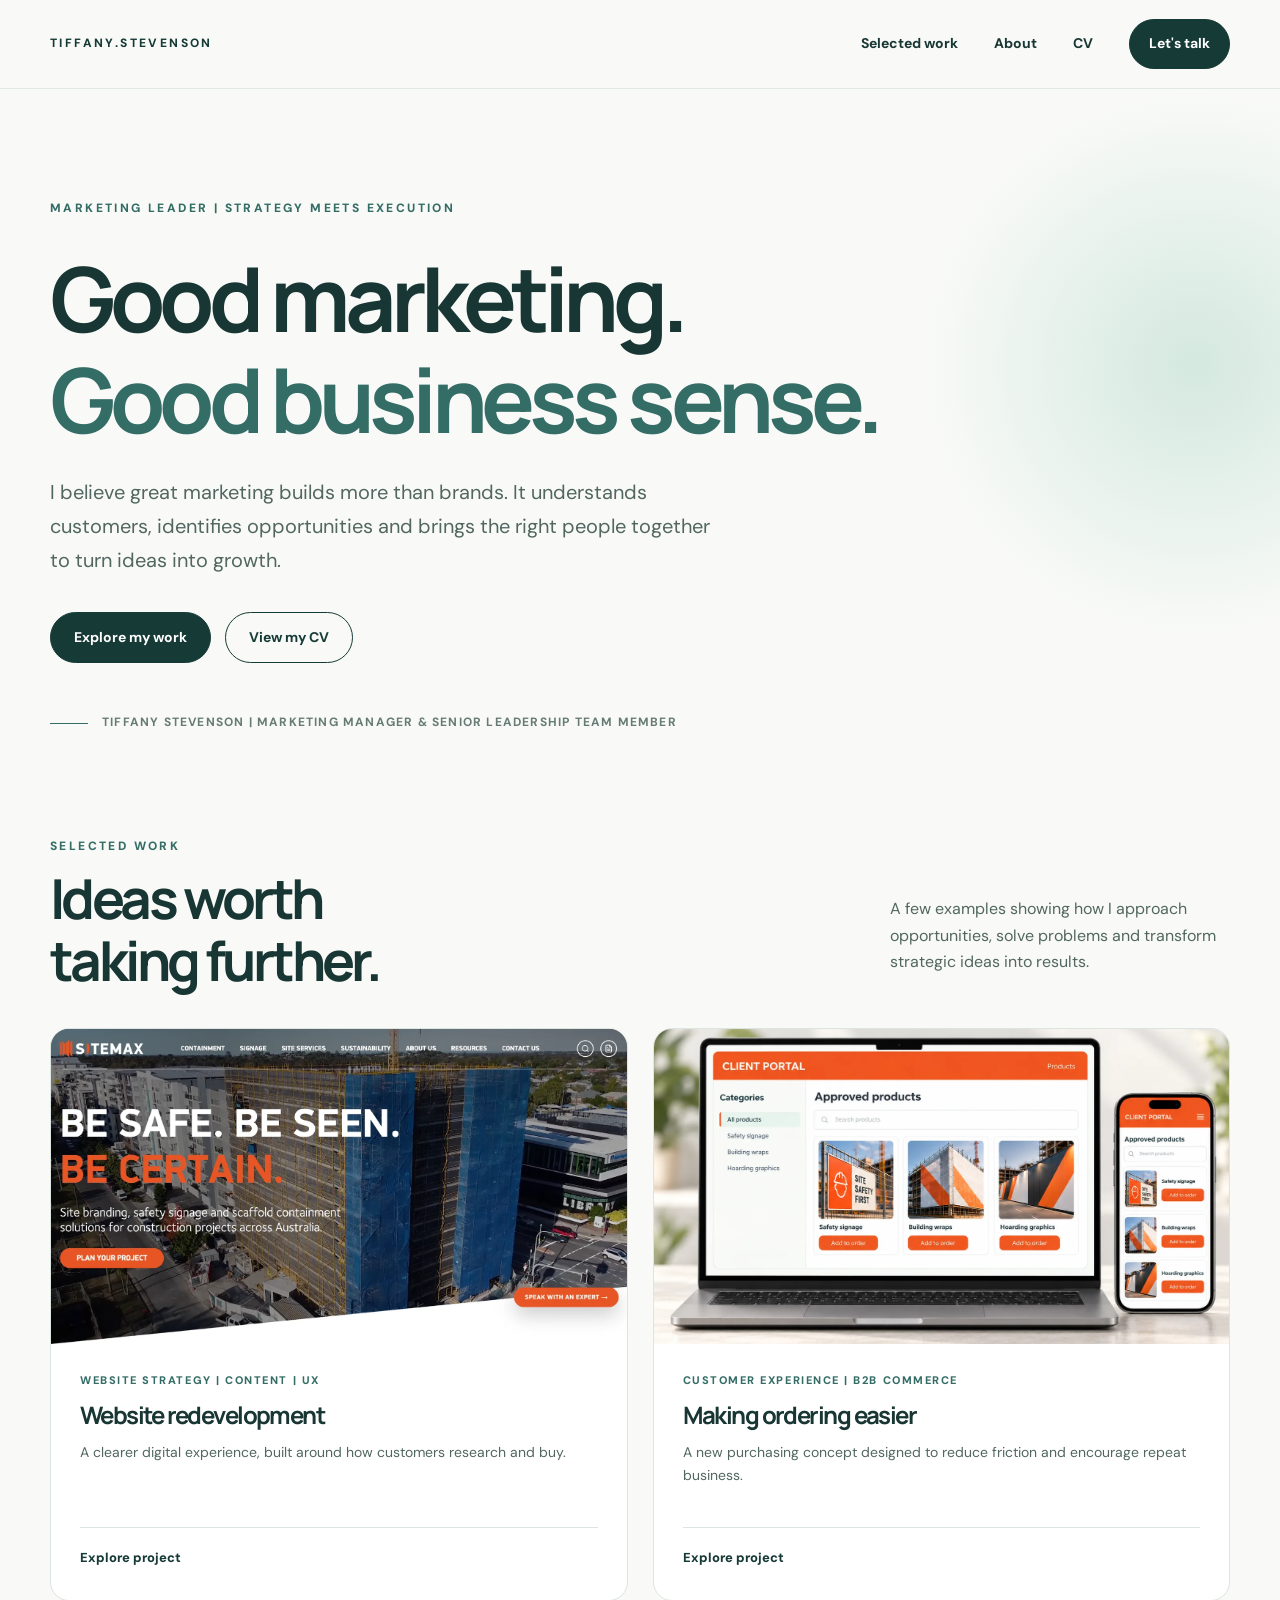
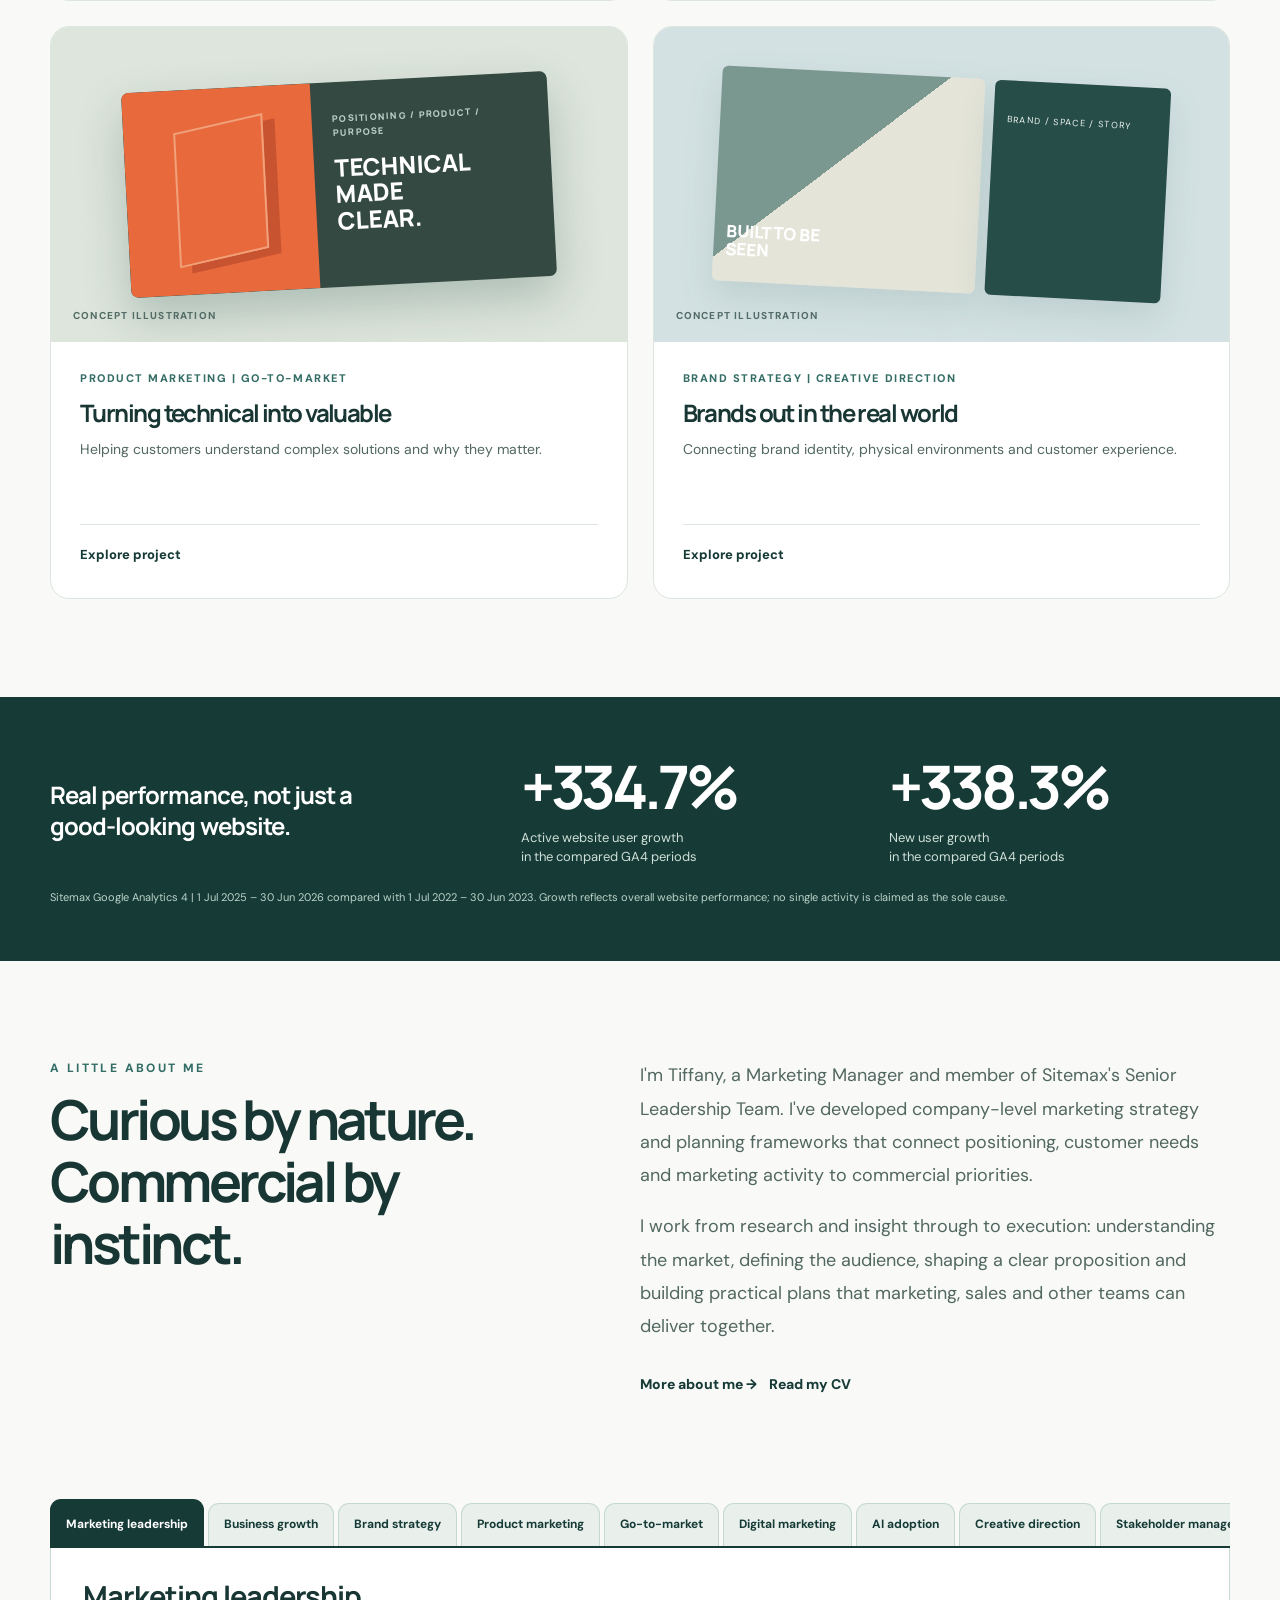
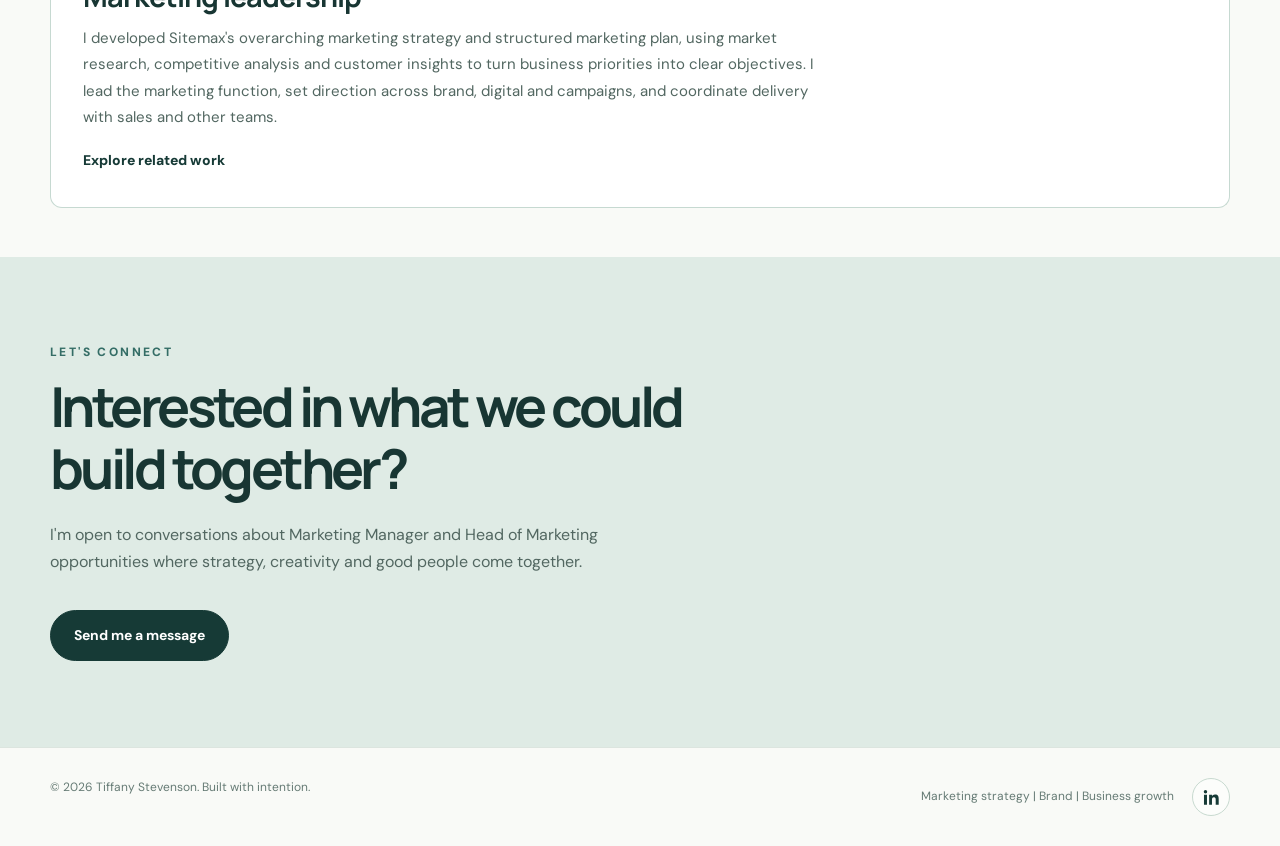
==== index.html @ a618ebb8 "Focus creative direction portfolio copy on Sitemax brand work" ====
<!DOCTYPE html><html lang="en-AU"><head><meta charset="UTF-8"><meta name="viewport" content="width=device-width,initial-scale=1"><meta name="theme-color" content="#f9faf7"><meta name="description" content="Tiffany Stevenson is an Australian marketing leader focused on brand strategy, commercial growth, digital marketing and creative direction."><title>Marketing leader & selected work | Tiffany Stevenson</title><link rel="stylesheet" href="styles.css?v=about-tab-spacing-20261010"></head><body><a class="skip" href="#main">Skip to content</a><header class="topbar"><nav class="nav wrap" aria-label="Main navigation"><a class="brand" href="index.html" aria-label="Tiffany Stevenson home">TIFFANY<span>.</span>STEVENSON</a><button class="mobile-toggle" aria-label="Toggle menu" aria-expanded="false" aria-controls="navlinks">☰</button><div class="links" id="navlinks"><a href="index.html#work">Selected work</a><a href="about.html">About</a><a href="assets/Tiffany_Stevenson_CV.pdf" target="_blank" rel="noopener">CV</a><a class="navcta" href="contact.html">Let's talk</a></div></nav></header><main id="main"><section class="hero"><div class="wrap"><div class="eyebrow">Marketing leader | Strategy meets execution</div><h1>Good marketing.<br><em>Good business sense.</em></h1><p class="hero-copy">I believe great marketing builds more than brands. It understands customers, identifies opportunities and brings the right people together to turn ideas into growth.</p><div class="hero-actions"><a class="btn btn-primary" href="#work">Explore my work </a><a class="btn btn-secondary" href="assets/Tiffany_Stevenson_CV.pdf" target="_blank" rel="noopener">View my CV</a></div><div class="hero-note">Tiffany Stevenson | Marketing Manager & senior leadership team member</div></div></section>
<section class="section" id="work" aria-labelledby="work-heading"><div class="wrap"><div class="section-header"><div><div class="eyebrow">Selected work</div><h2 id="work-heading">Ideas worth<br>taking further.</h2></div><p style="max-width:340px">A few examples showing how I approach opportunities, solve problems and transform strategic ideas into results.</p></div><div class="work-grid"><a class="work-card" href="website.html" aria-label="View Website redevelopment case study"><div class="visual is-website site-card-visual"><img class="sitemax-real-card-image" src="assets/Sitemax-website-sample.webp?v=restore-website-card-20261009" alt="Sitemax website homepage featuring the Be Safe. Be Seen. Be Certain. hero" loading="lazy"></div><div class="card-body"><div class="meta">Website strategy | Content | UX</div><h3>Website redevelopment</h3><p>A clearer digital experience, built around how customers research and buy.</p><div class="card-foot"><span>Explore project</span></div></div></a><a class="work-card" href="portal.html" aria-label="View Making ordering easier case study"><div class="visual is-portal portal-card-visual"><img src="assets/client_portal_product_mockup.webp" alt="Illustrative client portal ordering experience displayed on a laptop and phone" loading="lazy" decoding="async" width="1448" height="1086"></div><div class="card-body"><div class="meta">Customer experience | B2B commerce</div><h3>Making ordering easier</h3><p>A new purchasing concept designed to reduce friction and encourage repeat business.</p><div class="card-foot"><span>Explore project</span></div></div></a><a class="work-card" href="product.html" aria-label="View Turning technical into valuable case study"><div class="visual is-product"><div class="product-wrap"><div class="product-orange"><span></span></div><div class="product-detail"><small>POSITIONING / PRODUCT / PURPOSE</small>TECHNICAL<br>MADE<br>CLEAR.</div></div><span class="visual-tag">Concept illustration</span></div><div class="card-body"><div class="meta">Product marketing | Go-to-market</div><h3>Turning technical into valuable</h3><p>Helping customers understand complex solutions and why they matter.</p><div class="card-foot"><span>Explore project</span></div></div></a><a class="work-card" href="brand.html" aria-label="View Brands out in the real world case study"><div class="visual is-brand"><div class="brand-grid"><div></div><div></div></div><span class="visual-tag">Concept illustration</span></div><div class="card-body"><div class="meta">Brand strategy | Creative direction</div><h3>Brands out in the real world</h3><p>Connecting brand identity, physical environments and customer experience.</p><div class="card-foot"><span>Explore project</span></div></div></a></div></div></section>
<section class="metrics" aria-labelledby="metrics-heading"><div class="wrap"><div class="metric-row"><div class="metric-intro" id="metrics-heading">Real performance, not just a good-looking website.</div><div><div class="metric-number">+334.7%</div><div class="metric-label">Active website user growth<br>in the compared GA4 periods</div></div><div><div class="metric-number">+338.3%</div><div class="metric-label">New user growth<br>in the compared GA4 periods</div></div></div><div class="metric-small">Sitemax Google Analytics 4 | 1 Jul 2025 – 30 Jun 2026 compared with 1 Jul 2022 – 30 Jun 2023. Growth reflects overall website performance; no single activity is claimed as the sole cause.</div></div></section>
<section class="section" id="about" aria-labelledby="about-heading"><div class="wrap about-grid"><div><div class="eyebrow">A little about me</div><h2 id="about-heading">Curious by nature.<br>Commercial by instinct.</h2></div><div class="about-text"><p>I'm Tiffany, a Marketing Manager and member of Sitemax's Senior Leadership Team. I've developed company-level marketing strategy and planning frameworks that connect positioning, customer needs and marketing activity to commercial priorities.</p><p>I work from research and insight through to execution: understanding the market, defining the audience, shaping a clear proposition and building practical plans that marketing, sales and other teams can deliver together.</p><div style="margin-top:27px"><a class="text-link" href="about.html">More about me →</a> &nbsp; <a class="text-link" href="assets/Tiffany_Stevenson_CV.pdf" target="_blank" rel="noopener">Read my CV</a></div></div><div class="about-tabs-full"><div class="capability-tabs"><div class="cap-tablist" role="tablist" aria-label="Marketing capabilities"><button type="button" role="tab" id="cap-tab-0" aria-controls="cap-panel-0" aria-selected="true" tabindex="0" class="cap-tab is-active">Marketing leadership</button><button type="button" role="tab" id="cap-tab-1" aria-controls="cap-panel-1" aria-selected="false" tabindex="-1" class="cap-tab">Business growth</button><button type="button" role="tab" id="cap-tab-2" aria-controls="cap-panel-2" aria-selected="false" tabindex="-1" class="cap-tab">Brand strategy</button><button type="button" role="tab" id="cap-tab-3" aria-controls="cap-panel-3" aria-selected="false" tabindex="-1" class="cap-tab">Product marketing</button><button type="button" role="tab" id="cap-tab-4" aria-controls="cap-panel-4" aria-selected="false" tabindex="-1" class="cap-tab">Go-to-market</button><button type="button" role="tab" id="cap-tab-5" aria-controls="cap-panel-5" aria-selected="false" tabindex="-1" class="cap-tab">Digital marketing</button><button type="button" role="tab" id="cap-tab-6" aria-controls="cap-panel-6" aria-selected="false" tabindex="-1" class="cap-tab">AI adoption</button><button type="button" role="tab" id="cap-tab-7" aria-controls="cap-panel-7" aria-selected="false" tabindex="-1" class="cap-tab">Creative direction</button><button type="button" role="tab" id="cap-tab-8" aria-controls="cap-panel-8" aria-selected="false" tabindex="-1" class="cap-tab">Stakeholder management</button></div><div class="cap-panels"><div role="tabpanel" id="cap-panel-0" aria-labelledby="cap-tab-0" class="cap-panel" ><h3>Marketing leadership</h3><p>I developed Sitemax's overarching marketing strategy and structured marketing plan, using market research, competitive analysis and customer insights to turn business priorities into clear objectives. I lead the marketing function, set direction across brand, digital and campaigns, and coordinate delivery with sales and other teams.</p><a class="text-link" href="about.html">Explore related work</a></div><div role="tabpanel" id="cap-panel-1" aria-labelledby="cap-tab-1" class="cap-panel" hidden><h3>Business growth</h3><p>I approach growth across the customer journey, from building awareness and credibility to making it easier to enquire, order and return. I connect digital experience, relevant content and sales support to measurable customer actions. The website case study records 334.7% growth in active users and 338.3% in new users across its reporting periods; those are overall site figures, not results attributed solely to my initiatives.</p><a class="text-link" href="website.html">Explore related work</a></div><div role="tabpanel" id="cap-panel-2" aria-labelledby="cap-tab-2" class="cap-panel" hidden><h3>Brand strategy</h3><p>I've led Sitemax's brand positioning and messaging, bringing its value proposition into a consistent visual and verbal identity across the website, product communications and sales materials. My approach starts with customer needs and genuine points of difference, then turns that thinking into a brand people can recognise and understand.</p><a class="text-link" href="brand.html">Explore related work</a></div><div role="tabpanel" id="cap-panel-3" aria-labelledby="cap-tab-3" class="cap-panel" hidden><h3>Product marketing</h3><p>I translate technical product specifications, test evidence and compliance information into clear customer benefits. For the construction industry, this means building practical product guides, value propositions and campaign materials around real on-site requirements.</p><a class="text-link" href="product.html">Explore related work</a></div><div role="tabpanel" id="cap-panel-4" aria-labelledby="cap-tab-4" class="cap-panel" hidden><h3>Go-to-market</h3><p>I developed a structured annual marketing framework and quarterly campaign plans that connect business objectives with defined audiences, customer insights, key messages and content pillars. I map activity across advertising, email, social, website content and sales outreach, then align teams around the campaign calendar and measures of success.</p><a class="text-link" href="product.html">Explore related work</a></div><div role="tabpanel" id="cap-panel-5" aria-labelledby="cap-tab-5" class="cap-panel" hidden><h3>Digital marketing</h3><p>I led the customer journey, content structure, SEO and AEO improvements for Sitemax’s website redevelopment, working with external developers to deliver the live experience. I also implemented website security and anti-spam measures to improve enquiry quality.</p><a class="text-link" href="website.html">Explore related work</a></div><div role="tabpanel" id="cap-panel-6" aria-labelledby="cap-tab-6" class="cap-panel" hidden><h3>AI adoption</h3><p>I look for practical uses of AI that make marketing work more efficient while protecting accuracy and brand consistency. This includes exploring repeatable workflows and advocating clear templates, review steps and reliable source information for sales and marketing content.</p><a class="text-link" href="about.html">Explore related work</a></div><div role="tabpanel" id="cap-panel-7" aria-labelledby="cap-tab-7" class="cap-panel" hidden><h3>Creative direction</h3><p>I lead creative direction for Sitemax, translating our brand strategy into consistent, purposeful work across campaigns, website content, product guides, sales collateral and digital channels. I develop the concepts, messaging and creative briefs, then work with designers, developers and production partners to deliver materials that communicate our value clearly and support the business’s commercial goals.</p><a class="text-link" href="brand.html">Explore related work</a></div><div role="tabpanel" id="cap-panel-8" aria-labelledby="cap-tab-8" class="cap-panel" hidden><h3>Stakeholder management</h3><p>I bring marketing, sales, customer service, operations and external partners into a shared plan. That means translating research and business priorities into clear briefs, agreeing responsibilities and making sure the customer experience stays consistent, including on projects such as client-specific ordering portals.</p><a class="text-link" href="portal.html">Explore related work</a></div></div></div></div></div></section>
<section class="contact" id="contact" aria-labelledby="contact-heading"><div class="wrap"><div class="eyebrow">Let's connect</div><h2 id="contact-heading">Interested in what we could build together?</h2><p>I'm open to conversations about Marketing Manager and Head of Marketing opportunities where strategy, creativity and good people come together.</p><div class="hero-actions"><a class="btn btn-primary" href="contact.html">Send me a message</a></div></div></section></main><footer class="footer"><div class="wrap"><span>© <span data-year>2026</span> Tiffany Stevenson. Built with intention.</span><div class="footer-right"><span>Marketing strategy | Brand | Business growth</span><a class="linkedin-link" href="https://www.linkedin.com/in/tiffanymstevenson/" target="_blank" rel="noopener noreferrer" aria-label="Tiffany Stevenson on LinkedIn" title="LinkedIn"><svg viewBox="0 0 24 24" width="19" height="19" fill="currentColor" aria-hidden="true" focusable="false"><path d="M2.5 8.5h3.8V21H2.5zM4.4 2.4a2.2 2.2 0 1 0 0 4.4 2.2 2.2 0 0 0 0-4.4zM9 8.5h3.6v1.7h.1c.5-1 1.8-2 3.7-2 4 0 4.7 2.6 4.7 6V21h-3.8v-6c0-1.5 0-3.4-2.2-3.4s-2.5 1.7-2.5 3.3V21H9z"/></svg></a></div></div></footer><script src="script.js" defer></script><script>(function(){const group=document.querySelector('.capability-tabs');if(!group)return;const tabs=[...group.querySelectorAll('[role="tab"]')];function activate(index,focus){tabs.forEach((tab,i)=>{const selected=i===index;tab.setAttribute('aria-selected',String(selected));tab.tabIndex=selected?0:-1;tab.classList.toggle('is-active',selected);document.getElementById(tab.getAttribute('aria-controls')).hidden=!selected});if(focus)tabs[index].focus()}tabs.forEach((tab,index)=>{tab.addEventListener('click',()=>activate(index,false));tab.addEventListener('keydown',e=>{let next=index;if(e.key==='ArrowRight')next=(index+1)%tabs.length;else if(e.key==='ArrowLeft')next=(index-1+tabs.length)%tabs.length;else if(e.key==='Home')next=0;else if(e.key==='End')next=tabs.length-1;else return;e.preventDefault();activate(next,true)})})})();</script></body></html>
---- styles.css ----
@import url('https://fonts.googleapis.com/css2?family=DM+Sans:wght@400;500;600;700&family=Manrope:wght@400;500;600;700;800&display=swap');
:root{--ink:#183633;--deep:#163a36;--teal:#346d66;--sea:#b9d7d0;--mist:#e8f0eb;--cream:#f9faf7;--white:#fff;--muted:#667b75;--line:#dce5df;--radius:19px;--shadow:0 22px 60px rgba(24,54,51,.09)}
*{box-sizing:border-box}html{scroll-behavior:smooth}body{margin:0;background:var(--cream);color:var(--ink);font-family:'DM Sans',Arial,sans-serif;font-size:16px;line-height:1.65;-webkit-font-smoothing:antialiased}a{color:inherit;text-decoration:none}button{font:inherit}a:focus-visible,button:focus-visible{outline:3px solid #427e78;outline-offset:4px}.skip{position:absolute;top:-80px;left:20px;background:white;padding:10px;z-index:10}.skip:focus{top:8px}.wrap{width:min(1180px,calc(100% - 80px));margin-inline:auto}.topbar{position:sticky;top:0;z-index:20;background:rgba(249,250,247,.94);backdrop-filter:blur(18px);border-bottom:1px solid rgba(220,229,223,.8)}.nav{min-height:88px;display:flex;align-items:center;justify-content:space-between;gap:20px}.brand{font-family:'DM Sans',Arial,sans-serif;font-size:12px;letter-spacing:.2em;text-transform:uppercase;font-weight:800;color:var(--deep)}.brand span{color:var(--deep)}.links{display:flex;align-items:center;gap:36px;font-size:14px;font-weight:700}.links a:hover,.text-link:hover{color:var(--teal)}.navcta{background:var(--deep);color:white;border:1px solid var(--deep);border-radius:100px;padding:12px 19px!important}.navcta:hover{color:white!important;background:var(--teal)}.mobile-toggle{display:none;background:none;border:0;color:var(--ink);cursor:pointer;font-size:24px}.eyebrow{font-size:12px;letter-spacing:.2em;text-transform:uppercase;font-weight:800;color:var(--teal)}h1,h2,h3,p{margin-top:0}h1,h2,h3{font-family:Manrope,Arial,sans-serif;letter-spacing:-.065em;line-height:1.13}h1{font-size:clamp(54px,7vw,94px);max-width:970px;font-weight:700}h2{font-size:clamp(34px,4.3vw,57px);font-weight:700}h3{font-size:24px}p{color:#526761}.hero{padding:110px 0 100px;position:relative;overflow:hidden}.hero::after{content:'';position:absolute;right:-190px;top:0;width:550px;height:550px;border-radius:50%;background:radial-gradient(circle,#c5e1d7b5,transparent 70%);pointer-events:none}.hero .eyebrow{margin-bottom:28px}.hero h1{position:relative;z-index:1;margin-bottom:26px}.hero h1 em{font-style:normal;color:var(--teal)}.hero-copy{font-size:20px;max-width:660px;line-height:1.7}.hero-actions{margin-top:35px;display:flex;gap:14px;flex-wrap:wrap}.btn{display:inline-flex;gap:11px;align-items:center;justify-content:center;min-height:50px;padding:13px 23px;border-radius:100px;font-size:14px;font-weight:700;transition:transform .2s,background .2s;border:1px solid var(--deep)}.btn:hover{transform:translateY(-2px)}.btn-primary{background:var(--deep);color:white}.btn-primary:hover{background:var(--teal)}.btn-secondary{background:transparent;color:var(--deep)}.btn-secondary:hover{background:var(--mist)}.hero-note{margin-top:50px;display:flex;gap:14px;align-items:center;font-size:12px;font-weight:700;letter-spacing:.1em;text-transform:uppercase;color:var(--muted)}.hero-note:before{content:'';width:38px;height:1px;background:var(--teal)}.section{padding:98px 0}.section-header{display:flex;align-items:end;justify-content:space-between;gap:25px;margin-bottom:37px}.section-header h2{margin:10px 0 0;max-width:700px}.text-link{color:var(--deep);font-size:14px;font-weight:800;white-space:nowrap}.work-grid{display:grid;grid-template-columns:repeat(2,minmax(0,1fr));gap:25px}.work-card{border:1px solid var(--line);border-radius:var(--radius);background:var(--white);overflow:hidden;transition:transform .2s,box-shadow .2s}.work-card:hover{transform:translateY(-4px);box-shadow:var(--shadow)}.visual{position:relative;height:315px;display:flex;align-items:center;justify-content:center;overflow:hidden;background:#dcece7}.visual.is-portal{background:#cee5dc}.visual.is-product{background:#dde5dc}.visual.is-brand{background:#d3e1e2}.visual.is-event{background:#e2e9e3}.visual .visual-tag{position:absolute;bottom:18px;left:22px;font-size:10px;letter-spacing:.12em;text-transform:uppercase;color:#536c65;font-weight:800}.mock-browser{width:76%;background:white;border:1px solid #bfd1cb;border-radius:9px;box-shadow:0 28px 60px #3b65552c;transform:rotate(-4deg);overflow:hidden}.mock-bar{height:29px;background:#f8faf7;border-bottom:1px solid #e3eae5;display:flex;gap:5px;align-items:center;padding:0 12px}.dot{height:5px;width:5px;border-radius:50%;background:#b9d5ce}.mock-browser .mock-body{padding:20px}.mock-mini{font-size:10px;letter-spacing:.08em;font-weight:800;color:var(--teal)}.mock-title{font-family:Manrope;font-weight:800;color:var(--deep);font-size:23px;letter-spacing:-.07em;line-height:1.2;margin:12px 0}.mock-line{height:7px;border-radius:5px;background:#e0e9e5;width:87%;margin:9px 0}.mock-line.short{width:55%}.mock-button{width:92px;height:20px;background:#1e625a;border-radius:16px;margin-top:18px}.mock-three{display:grid;grid-template-columns:repeat(3,1fr);gap:8px;margin-top:24px}.mock-three span{height:45px;background:#eef2ee;border-radius:5px}.portal-panel{width:72%;height:200px;background:#fafffc;border-radius:12px;box-shadow:0 25px 60px #2f645f40;transform:rotate(4deg);padding:22px}.portal-top{height:10px;width:55%;background:#215c54;border-radius:4px;margin-bottom:24px}.portal-row{display:grid;grid-template-columns:repeat(3,1fr);gap:12px}.portal-row span{background:#dcebe4;border-radius:8px;height:84px}.portal-row span:before{content:'';display:block;width:40px;height:34px;background:#bfd8ce;margin:12px auto;border-radius:4px}.product-wrap{width:74%;height:205px;background:#344942;border-radius:7px;transform:rotate(-3deg);display:flex;overflow:hidden;box-shadow:0 20px 45px #254d4440}.product-orange{width:46%;background:#e86a3c;display:grid;place-items:center}.product-orange span{height:135px;width:90px;border:2px solid #f1a17a;transform:skewY(-10deg);box-shadow:12px 8px 0 #c85330}.product-detail{padding:30px 20px;color:#fff;font-family:Manrope;font-size:24px;font-weight:800;line-height:1.1}.product-detail small{display:block;font-size:9px;letter-spacing:.14em;line-height:1.6;margin-bottom:14px;color:#bcd1c8}.brand-grid{width:78%;height:215px;display:grid;grid-template-columns:1.2fr .8fr;gap:10px;transform:rotate(3deg)}.brand-grid div{border-radius:6px;background:#eff4ef;box-shadow:0 15px 35px #486b6b26}.brand-grid div:first-child{background:linear-gradient(140deg,#7a9890 0 44%,#e4e4d8 44% 100%);position:relative}.brand-grid div:first-child:after{content:'BUILT TO BE SEEN';position:absolute;left:12px;bottom:22px;font:800 17px Manrope;color:white;max-width:100px;line-height:1.1}.brand-grid div:last-child{background:#274d49;position:relative}.brand-grid div:last-child:after{content:'BRAND  /  SPACE  /  STORY';color:#ecf3ee;letter-spacing:.15em;font-size:9px;position:absolute;top:32px;left:13px;right:13px}.event-mock{width:75%;height:190px;display:flex;gap:7px;align-items:flex-end;transform:rotate(-3deg)}.event-mock span{background:#1e5551;width:33%;height:155px;box-shadow:0 12px 24px #234a4340}.event-mock span:nth-child(2){height:190px;background:#c4d9d3}.event-mock span:nth-child(3){height:128px;background:#e96c3e}.card-body{padding:27px 29px 32px}.meta{color:var(--teal);font-size:11px;font-weight:800;text-transform:uppercase;letter-spacing:.14em}.card-body h3{margin:12px 0}.card-body p{min-height:64px;font-size:14px}.card-foot{border-top:1px solid var(--line);padding-top:19px;margin-top:22px;display:flex;justify-content:space-between;align-items:center;color:var(--deep);font-size:13px;font-weight:800}.arrow{display:none!important}.metrics{background:var(--deep);color:white;padding:56px 0}.metric-row{display:grid;grid-template-columns:1.3fr 1fr 1fr;gap:28px;align-items:center}.metric-intro{font-family:Manrope;letter-spacing:-.04em;font-size:24px;line-height:1.3;font-weight:700;max-width:340px}.metric-number{font-family:Manrope;font-size:clamp(37px,5vw,60px);letter-spacing:-.07em;font-weight:700;line-height:1.1}.metric-label{color:#cee0d8;font-size:13px;line-height:1.5;margin-top:9px}.metric-small{font-size:11px;color:#bcd4ca;line-height:1.5;margin-top:22px}.about-grid{display:grid;grid-template-columns:.85fr 1.15fr;gap:13%;align-items:start}.about-grid h2{margin:9px 0}.about-text p{font-size:18px;line-height:1.85}.capabilities{display:flex;flex-wrap:wrap;gap:9px;margin-top:28px}.pill{border:1px solid #c8dbd3;border-radius:50px;padding:10px 15px;font-size:12px;font-weight:700;color:var(--deep);background:white}.contact{padding:86px 0;background:#dfebe5}.contact h2{max-width:750px;margin:12px 0 23px}.contact p{max-width:650px}.footer{padding:30px 0;border-top:1px solid var(--line)}.footer .wrap{display:flex;justify-content:space-between;gap:20px;font-size:12px;color:var(--muted)}.footer a:hover{color:var(--deep)}.interior{padding:85px 0 95px}.interior h1{font-size:clamp(47px,6vw,76px);max-width:950px;margin:19px 0 24px}.lead{font-size:20px;max-width:760px}.back{display:inline-flex;color:var(--teal);font-weight:800;font-size:13px;gap:9px;margin-bottom:28px}.case-meta{display:flex;flex-wrap:wrap;gap:42px;border-block:1px solid var(--line);padding:25px 0;margin-top:42px}.case-meta span{display:block;color:var(--muted);font-size:11px;text-transform:uppercase;letter-spacing:.14em;font-weight:800}.case-meta strong{font-size:14px;color:var(--ink)}.case-content{display:grid;grid-template-columns:.75fr 1.25fr;gap:11%;padding:65px 0 20px}.case-content h2{font-size:37px}.case-content p{font-size:17px}.case-content ul{color:#526761;padding-left:22px}.case-content li{margin:12px 0}.outcome{border-left:3px solid var(--teal);padding:20px 25px;background:var(--mist);border-radius:0 12px 12px 0;margin:32px 0}.outcome strong{display:block;font-size:20px;margin-bottom:8px}.outcome p{margin:0;font-size:14px}.note{font-size:12px!important;color:var(--muted)!important}.detail-visual{height:330px;margin-top:45px}.section-spacer{height:30px}.muted-box{background:white;border:1px solid var(--line);border-radius:15px;padding:30px;margin:30px 0}.muted-box h3{margin-bottom:10px}.muted-box p{margin-bottom:0}
@media(max-width:860px){.wrap{width:min(100% - 38px,680px)}.nav{min-height:72px}.mobile-toggle{display:block}.links{position:absolute;display:none;top:71px;left:0;right:0;background:var(--cream);padding:25px 20px 32px;border-bottom:1px solid var(--line);flex-direction:column;gap:24px;align-items:stretch}.links.open{display:flex}.links a{text-align:center}.hero{padding:76px 0}.hero h1{font-size:clamp(47px,10vw,68px)}.hero-copy{font-size:18px}.section{padding:68px 0}.work-grid{grid-template-columns:1fr}.visual{height:270px}.metric-row{grid-template-columns:1fr 1fr}.metric-intro{grid-column:1/-1}.about-grid,.case-content{grid-template-columns:1fr;gap:25px}.about-text p{font-size:16px}.section-header{align-items:start;flex-direction:column}.footer .wrap{flex-direction:column}.interior{padding:60px 0}.case-meta{gap:23px}.detail-visual{height:280px}}
@media(max-width:480px){.metric-row{gap:24px 12px}.metric-number{font-size:39px}.hero-actions .btn{width:100%}.visual{height:240px}.card-body{padding:24px}.case-meta{display:grid;grid-template-columns:1fr 1fr}.brand{font-size:12px}}
@media(prefers-reduced-motion:reduce){html{scroll-behavior:auto}*,*:before,*:after{transition:none!important;animation:none!important}}

/* Keep decorative arrows hidden in all navigation links, cards and buttons. */
.btn .arrow,.navcta .arrow,.card-foot .arrow,.text-link .arrow{display:none!important}

/* Sitemax website case study */
.site-case{overflow:hidden}.site-case-hero{padding:82px 0 52px}.site-case-hero h1{max-width:870px;font-size:clamp(48px,6.5vw,83px);margin:21px 0 25px}.site-case-hero h1 em{font-style:normal;color:var(--teal)}.site-case-hero .lead{max-width:770px}.site-case-actions{display:flex;align-items:center;flex-wrap:wrap;gap:20px;margin-top:30px}.site-case-actions>span{font-size:13px;color:var(--muted)}.site-case-showcase{margin-bottom:80px}.site-browser{border:1px solid #c9dcd5;border-radius:19px;overflow:hidden;background:#fff;box-shadow:0 30px 75px #214c3d18}.site-browser-top{height:44px;background:#f0f5f1;display:flex;justify-content:space-between;align-items:center;padding:0 22px;color:#66817a;font-size:12px}.site-browser-dots{display:flex;gap:7px}.site-browser-dots i{display:block;width:8px;height:8px;border-radius:50%;background:#c0d1ca}.site-browser-live{font-size:10px;font-weight:800;letter-spacing:.13em;color:#297363}.site-screen-top{padding:25px 6%;display:flex;justify-content:space-between;gap:16px;align-items:center;font-size:11px;font-weight:800;letter-spacing:.1em}.site-screen-top strong{font-family:Manrope,Arial,sans-serif;font-size:25px;letter-spacing:-.05em;color:#243e39}.site-screen-image{min-height:390px;position:relative;background:linear-gradient(90deg,#102723df 0%,#102723b5 42%,#10272317 100%),url('https://sitemax.com.au/api/media/file/CharterHall-Hoarding-Eagle-Street-1024x576.png') center/cover no-repeat;display:flex;align-items:center}.site-screen-caption{padding:55px 7%;max-width:710px;color:white;position:relative;z-index:1}.site-screen-caption>span{font-size:11px;font-weight:800;letter-spacing:.15em;color:#cbe4d8}.site-screen-caption h2{color:white;font-size:clamp(34px,4.6vw,59px);letter-spacing:-.045em;margin:13px 0}.site-screen-caption p{color:#f0f6f3;font-size:15px}.site-image-note{font-size:12px;color:var(--muted);margin-top:13px}.site-image-note a{color:var(--teal);text-decoration:underline}.site-case-results{padding:65px 0 60px;background:var(--deep);color:white}.site-case-results .eyebrow{color:#bbddd1}.site-result-grid{display:grid;grid-template-columns:1fr 1fr 1.1fr;align-items:end;gap:36px;margin-top:22px}.site-result-num{font-family:Manrope,Arial,sans-serif;font-size:clamp(37px,5vw,67px);font-weight:700;letter-spacing:-.06em;line-height:1.1}.site-result-name{color:#d1e4dc;margin-top:8px;font-size:14px}.site-result-intro{font-family:Manrope,Arial,sans-serif;font-size:20px;line-height:1.4;max-width:290px}.site-results-source{font-size:12px;line-height:1.65;color:#bcd4ca;max-width:930px;margin:32px 0 0}.site-case-story{padding-top:105px;padding-bottom:15px;display:grid;grid-template-columns:.8fr 1.2fr;gap:11%}.site-case-story h2{font-size:clamp(32px,4vw,51px);margin-top:14px}.site-case-story p{font-size:18px;line-height:1.85}.site-case-contribution{padding-bottom:100px}.site-contribution-list{border-top:1px solid var(--line);margin-top:31px}.site-contribution-list>div{padding:21px 0;border-bottom:1px solid var(--line);display:grid;grid-template-columns:170px 1fr;gap:20px}.site-contribution-list strong{font-size:14px;color:var(--deep)}.site-contribution-list span{font-size:14px;line-height:1.6;color:#526761}.site-case-close{padding:65px 7%;background:#e3eee8;border-radius:19px;margin-bottom:90px}.site-case-close>div{max-width:820px}.site-case-close h2{font-size:clamp(32px,4vw,50px);margin-top:12px}.site-case-close p{font-size:18px;line-height:1.75}@media(max-width:860px){.site-case-hero{padding-top:50px}.site-result-grid{grid-template-columns:1fr 1fr}.site-result-intro{grid-column:1/-1}.site-case-story{grid-template-columns:1fr;gap:10px;padding-top:65px}.site-case-contribution{padding-bottom:65px}.site-case-close{padding:45px 7%;margin-bottom:55px}.site-screen-top>span{display:none}}@media(max-width:540px){.site-screen-image{min-height:320px}.site-screen-caption{padding:35px 7%}.site-result-grid{gap:28px 12px}.site-result-num{font-size:37px}.site-contribution-list>div{grid-template-columns:1fr;gap:5px}.site-case-showcase{margin-bottom:55px}}

/* Website case-study preview matches its project hero */
.site-card-visual{padding:27px;background:#dcece7}.site-card-browser{width:92%;height:100%;background:white;border-radius:9px;overflow:hidden;box-shadow:0 20px 45px #214c3d26;display:flex;flex-direction:column}.site-card-top{min-height:47px;display:flex;align-items:center;justify-content:space-between;gap:10px;padding:0 17px;color:#243e39}.site-card-top span{font-family:Manrope,Arial,sans-serif;font-weight:800;letter-spacing:-.06em;font-size:16px}.site-card-top small{font-size:7px;font-weight:700;letter-spacing:.04em}.site-card-image{flex:1;display:flex;align-items:center;background:linear-gradient(90deg,#102723df 0%,#102723a3 55%,#10272315 100%),url('https://sitemax.com.au/api/media/file/CharterHall-Hoarding-Eagle-Street-1024x576.png') center/cover no-repeat}.site-card-copy{padding:18px 23px;color:white}.site-card-copy small{display:block;font-size:8px;letter-spacing:.12em;font-weight:800;color:#d0e6de}.site-card-copy strong{display:block;font-family:Manrope,Arial,sans-serif;font-size:clamp(16px,2vw,25px);line-height:1.2;letter-spacing:-.04em;margin-top:9px}@media(max-width:540px){.site-card-visual{padding:18px}.site-card-top small{font-size:6px}}

/* Tilted browser treatment inspired by original website card */
.site-card-visual{padding:0;display:flex;align-items:center;justify-content:center;overflow:hidden;background:#dcece7}
.site-card-browser{width:78%;height:83%;transform:rotate(-4deg);transform-origin:center;box-shadow:0 28px 60px rgba(24,54,51,.19);border:1px solid #c5d9d2;border-radius:10px;flex-shrink:0}
.site-card-top{min-height:35px;justify-content:flex-start;gap:16px;padding:0 13px;background:#f8faf8;border-bottom:1px solid #dde7e2}
.site-card-top>span{font-family:'DM Sans',Arial,sans-serif;font-size:10px;font-weight:600;letter-spacing:.02em;color:#69857d}
.site-card-dots{display:flex;gap:6px;align-items:center}
.site-card-dots i{display:block;height:7px;width:7px;border-radius:50%;background:#b9d7d0}
.site-card-image{min-height:0}
.site-card-copy{padding:13px 17px}
.site-card-copy strong{font-size:clamp(14px,1.9vw,22px)}
@media(max-width:540px){.site-card-browser{width:82%;height:78%}}

/* Generic customer portal concept visuals */
.portal-concept-showcase{padding:65px 0 30px}.portal-showcase-head{display:grid;grid-template-columns:1.3fr 1fr;gap:50px;align-items:end;margin-bottom:30px}.portal-showcase-head h2{font-size:clamp(30px,3.8vw,45px);margin:14px 0 0}.portal-showcase-head p{font-size:15px;margin:0}.portal-concept-feature,.portal-demo-panel{border:1px solid var(--line);background:#fff;border-radius:18px;overflow:hidden}.portal-concept-feature{padding:28px;background:#e7f0eb}.portal-demo-frame,.portal-demo-small{background:#fff;border:1px solid #d4e3dd;border-radius:12px;overflow:hidden;box-shadow:0 15px 35px #173e3220}.portal-demo-nav{display:flex;align-items:center;gap:22px;background:#164a3e;color:#fff;font-size:11px;min-height:52px;padding:0 24px}.portal-demo-nav strong{margin-right:auto;font-size:13px;letter-spacing:.09em}.portal-demo-nav span{opacity:.86}.portal-demo-inside{padding:30px}.portal-demo-welcome{display:flex;justify-content:space-between;align-items:center;gap:16px}.portal-demo-welcome small{font-size:10px;color:#54847a;letter-spacing:.13em;font-weight:800}.portal-demo-welcome h3{margin:5px 0;font-size:29px;color:#183633}.portal-demo-welcome p{font-size:13px}.portal-demo-tag{background:#e5f0e9;color:#275e4f;border-radius:50px;padding:9px 14px;font-size:10px;font-weight:800}.portal-demo-tiles{display:grid;grid-template-columns:1fr 1fr;gap:13px}.portal-demo-tiles>div{border:1px solid #dce6e0;border-radius:11px;padding:18px}.portal-demo-tiles h4,.portal-catalog h4{font-size:13px;margin:0 0 14px;color:#183633}.portal-demo-tiles p{font-size:12px;border-bottom:1px solid #e9efec;padding:7px 0;margin:0}.portal-faux-button,.portal-order-submit{display:inline-block;background:#174b40;border-radius:6px;color:#fff;font-size:11px;font-weight:700;padding:9px 14px;margin-top:13px}.portal-demo-caption{display:flex;justify-content:space-between;gap:20px;padding:18px 3px 2px;font-size:13px}.portal-demo-caption strong{color:#183633}.portal-demo-caption span{color:#60766c}.portal-demo-pair{display:grid;grid-template-columns:1fr 1fr;gap:24px;margin-top:24px}.portal-demo-panel{padding:20px;background:#f6faf8}.portal-demo-small{height:310px;box-shadow:none}.portal-demo-small .portal-demo-nav{min-height:42px;font-size:10px;padding:0 14px}.portal-catalog{display:grid;grid-template-columns:30% 70%;height:268px}.portal-catalog aside{background:#f8faf8;border-right:1px solid #e2e9e4;padding:16px 10px}.portal-catalog aside p{font-size:10px;margin:8px 0}.portal-catalog>div{padding:13px;min-width:0}.portal-catalog h3,.portal-order h3{font-size:17px;margin:0 0 12px}.portal-demo-search{border:1px solid #dbe5df;border-radius:5px;color:#a2afa9;font-size:10px;padding:9px;margin-bottom:13px}.portal-product-grid{display:grid;grid-template-columns:repeat(3,1fr);gap:8px}.portal-product-grid>div{border:1px solid #e2e9e5;border-radius:6px;padding:7px;min-width:0}.portal-product-art{display:block;height:65px;background:#c0d9cd;border-radius:4px;margin-bottom:9px}.portal-product-art.alt{background:#a6c5bd}.portal-product-art.third{background:#d3e4db}.portal-product-grid b{font-size:9px;display:block}.portal-order{padding:23px}.portal-order-row{display:flex;justify-content:space-between;border-bottom:1px solid #e5ede9;padding:11px 0;font-size:12px}.portal-order-fields{display:flex;gap:9px;flex-wrap:wrap;margin-top:20px}.portal-order-fields span{border:1px solid #dce7e1;border-radius:5px;color:#789087;padding:13px;font-size:10px;flex:1}.portal-order-submit{margin-top:19px}.portal-concept-disclaimer{font-size:12px;color:#71837a;margin:19px 0 5px}@media(max-width:800px){.portal-showcase-head,.portal-demo-pair{grid-template-columns:1fr}.portal-demo-caption{flex-direction:column;gap:4px}.portal-demo-tag{display:none}}@media(max-width:500px){.portal-concept-feature{padding:12px}.portal-demo-nav{gap:11px;padding:0 12px}.portal-demo-nav span:nth-of-type(n+2){display:none}.portal-demo-inside{padding:15px}.portal-demo-tiles{gap:8px}.portal-demo-tiles>div{padding:11px}.portal-demo-tiles p{font-size:10px}.portal-demo-tiles h4{font-size:11px}}

/* Clearer hierarchy between paragraphs and subsection headings */
.case-content > div > h3{margin-top:42px;margin-bottom:18px;line-height:1.25}
.case-content > div > p + h3{margin-top:48px}
.case-content > div > h3 + p{margin-top:0}
@media(max-width:600px){.case-content > div > h3,.case-content > div > p + h3{margin-top:36px}}

/* Authentic cropped Sitemax site screenshot on website card and case study */
.sitemax-real-card-image{width:100%;height:100%;display:block;object-fit:cover;object-position:center top}
.site-card-browser{overflow:hidden}
.sitemax-real-project-image{display:block;width:100%;height:auto;aspect-ratio:282 / 120;object-fit:cover}
.site-browser-screen:has(.sitemax-real-project-image){background:#fff;padding:0;min-height:0}

/* Full-bleed, straight website redevelopment card artwork */
.site-card-visual{padding:0;display:block;overflow:hidden;background:#dcece7}
.site-card-visual>.sitemax-real-card-image{display:block;width:100%;height:100%;object-fit:cover;object-position:center center;transform:none;border-radius:0;box-shadow:none}

/* Website redevelopment case study: show the full screenshot, including navigation and bottom CTA */
.site-case-showcase .site-browser-screen:has(.sitemax-real-project-image){height:auto;min-height:0;padding:0 0 18px;background:#fff;overflow:visible}
.site-case-showcase .sitemax-real-project-image{display:block;width:100%;height:auto;aspect-ratio:auto;object-fit:contain;object-position:center top;max-height:none}

/* Website case study: generous, uncropped screenshot presentation */
.site-case-showcase .site-browser-screen{display:block!important;height:auto!important;max-height:none!important;min-height:0!important;overflow:visible!important;background:#f7f9f7!important;padding:28px 0 36px!important}
.site-case-showcase .site-browser-screen .sitemax-real-project-image{display:block!important;width:100%!important;height:auto!important;max-height:none!important;aspect-ratio:auto!important;object-fit:contain!important;object-position:center center!important;transform:none!important}

/* Ensure website screenshot always fills selected-work card */
.work-card .site-card-visual{position:relative;display:block;min-height:240px;overflow:hidden;background:#dcece7 url("assets/Sitemax-website-sample.webp") center center/cover no-repeat}
.work-card .site-card-visual>.sitemax-real-card-image{position:absolute;inset:0;width:100%;height:100%;object-fit:cover;object-position:center center;display:block;visibility:visible;opacity:1;z-index:1}

/* Enterprise portal mockups: separate UI design, faithful to the original low-density mockup */
.portal-concept-showcase .portal-demo-frame,.portal-concept-showcase .portal-demo-small{font-family:Arial,Helvetica,sans-serif;color:#242927}
.portal-concept-showcase .portal-demo-frame h3,.portal-concept-showcase .portal-demo-small h3,.portal-concept-showcase .portal-demo-frame h4,.portal-concept-showcase .portal-demo-small h4{font-family:Arial,Helvetica,sans-serif;letter-spacing:0;font-weight:700}
.portal-concept-showcase .portal-demo-nav{background:#e75525;color:#fff}
.portal-concept-showcase .portal-demo-nav strong{letter-spacing:.035em;font-family:Arial,Helvetica,sans-serif}
.portal-concept-showcase .portal-demo-nav span{opacity:.95}
.portal-concept-showcase .portal-demo-welcome small{color:#d94c20}
.portal-concept-showcase .portal-demo-welcome h3,.portal-concept-showcase .portal-demo-tiles h4,.portal-concept-showcase .portal-catalog h3,.portal-concept-showcase .portal-order h3{color:#303531}
.portal-concept-showcase .portal-demo-tag{background:#fff0e9;color:#c34b23}
.portal-concept-showcase .portal-faux-button,.portal-concept-showcase .portal-order-submit{background:#e75525}
.portal-concept-showcase .portal-demo-tiles>div{border-color:#e8e5e0}
.portal-concept-showcase .portal-demo-tiles p{border-bottom-color:#eeeae6}
.portal-concept-showcase .portal-demo-panel{background:#f5f5f3}
.portal-concept-showcase .portal-demo-small{border-color:#e6e5e0}
.portal-concept-showcase .portal-catalog aside{background:#faf9f7}
.portal-concept-showcase .portal-product-art{background:linear-gradient(135deg,#eee4dc 0%,#e9aa8b 100%)}
.portal-concept-showcase .portal-product-art.alt{background:linear-gradient(135deg,#e9ece9 0%,#e4b49d 100%)}
.portal-concept-showcase .portal-product-art.third{background:linear-gradient(135deg,#f1e4dc 0%,#d5d6d2 100%)}
.portal-concept-showcase .portal-order-row,.portal-concept-showcase .portal-order-fields span{border-color:#e5e3de}

/* Compact standalone portal preview on selected work card */
.work-card .portal-card-visual{padding:0;display:block;background:#e9e6df;overflow:hidden}
.work-card .portal-card-visual img{display:block;width:100%;height:100%;object-fit:cover;object-position:center;transform:none}

/* Display the approved catalogue concept image without cropping */
.portal-demo-small.portal-catalogue-image{height:auto;aspect-ratio:1672/941;background:#fff;overflow:hidden}
.portal-catalogue-image img{display:block;width:100%;height:100%;object-fit:contain}

/* Commercial rationale for enterprise portal, clearly differentiated from project results */
.portal-research{padding:68px 0 55px;border-bottom:1px solid #dce8df}
.portal-research-intro{display:grid;grid-template-columns:1fr 1.15fr;gap:12%;align-items:end;margin-bottom:30px}
.portal-research-intro h2{margin:12px 0 0;font-size:clamp(29px,3.5vw,42px);line-height:1.13}
.portal-research-intro p{margin:0;font-size:16px;line-height:1.7}
.portal-research-grid{display:grid;grid-template-columns:repeat(3,minmax(0,1fr));gap:16px}
.portal-research-grid>div{border:1px solid #d9e5df;border-radius:12px;background:#f7faf8;padding:22px 21px 20px;display:flex;flex-direction:column;align-items:flex-start;min-height:214px}
.portal-research-grid strong{font-family:Manrope,Arial,sans-serif;font-size:clamp(37px,4.5vw,56px);line-height:1;color:#193f34;letter-spacing:-.055em;margin-bottom:14px}
.portal-research-grid span{font-size:14px;line-height:1.5;color:#43574e;flex:1}
.portal-research-grid a{font-size:12px;font-weight:700;color:#a94829;text-decoration:underline;text-underline-offset:3px;margin-top:18px}
.portal-research-note{font-size:12px;color:#6a7b72;line-height:1.6;margin:17px 0 0}
@media(max-width:700px){.portal-research{padding:42px 0 35px}.portal-research-intro{grid-template-columns:1fr;gap:17px}.portal-research-grid{grid-template-columns:1fr}.portal-research-grid>div{min-height:0}.portal-research-grid span{max-width:450px}}

.portal-goals{padding:60px 0;border-bottom:1px solid #dce8df}.portal-goals h2{font-size:clamp(30px,3.5vw,43px);max-width:680px;margin:12px 0 18px}.portal-goals>p{max-width:880px;font-size:16px;line-height:1.7}.portal-goals-grid{display:grid;grid-template-columns:repeat(4,minmax(0,1fr));gap:15px;margin-top:28px}.portal-goals-grid>div{background:#f7faf8;border:1px solid #dbe7df;border-radius:12px;padding:22px 17px;display:flex;flex-direction:column;gap:15px}.portal-goals-grid strong{font-family:Manrope,Arial,sans-serif;color:#173f35;font-size:clamp(29px,3vw,40px);letter-spacing:-.06em;line-height:1;white-space:nowrap}.portal-goals-grid span{font-size:14px;line-height:1.5;color:#43574e}.portal-goals .portal-goals-note{font-size:12px;color:#687b73;line-height:1.6;margin-top:20px}@media(max-width:900px){.portal-goals-grid{grid-template-columns:repeat(2,minmax(0,1fr))}}@media(max-width:550px){.portal-goals{padding:40px 0}.portal-goals-grid{gap:10px}.portal-goals-grid>div{padding:18px 12px}.portal-goals-grid strong{font-size:29px}}

/* Three commercial targets display evenly */
.portal-goals-grid{grid-template-columns:repeat(3,minmax(0,1fr))}
@media(max-width:700px){.portal-goals-grid{grid-template-columns:1fr}}

/* Combine sector research and proposed KPIs in one commercial rationale */
.portal-goals-integrated{padding-top:30px;margin-top:32px;border-top:1px solid #dce8df}.portal-goals-integrated>p{margin:10px 0 20px;line-height:1.7}.portal-goals-integrated .portal-goals-grid{margin-top:20px}.portal-goals-integrated .portal-goals-note{font-size:12px;margin:14px 0 0;color:#687b73}.portal-research>.portal-research-note{margin-top:20px}

/* Present research statistics and proposed goal statistics with matching visual weight */
.portal-research .portal-research-grid,.portal-research .portal-goals-grid{grid-template-columns:repeat(3,minmax(0,1fr));gap:16px}
.portal-research .portal-research-grid>div,.portal-research .portal-goals-grid>div{box-sizing:border-box;min-height:214px;padding:22px 21px 20px;border:1px solid #d9e5df;border-radius:12px;background:#f7faf8;display:flex;flex-direction:column;align-items:flex-start;gap:0}
.portal-research .portal-research-grid strong,.portal-research .portal-goals-grid strong{font-family:Manrope,Arial,sans-serif;font-size:clamp(37px,4.5vw,56px);line-height:1;color:#193f34;letter-spacing:-.055em;margin:0 0 14px;white-space:nowrap}
.portal-research .portal-research-grid span,.portal-research .portal-goals-grid span{font-size:14px;line-height:1.5;color:#43574e;flex:1}
@media(max-width:700px){.portal-research .portal-research-grid,.portal-research .portal-goals-grid{grid-template-columns:1fr}.portal-research .portal-research-grid>div,.portal-research .portal-goals-grid>div{min-height:0}}

/* Portal research and goals: match dark-green metrics treatment elsewhere in the portfolio */
.portal-research .portal-research-grid,.portal-research .portal-goals-grid{background:var(--deep);border-radius:10px;overflow:hidden;gap:0}
.portal-research .portal-research-grid>div,.portal-research .portal-goals-grid>div{background:transparent;border:0;border-radius:0;min-height:214px;padding:27px 24px 25px;border-right:1px solid rgba(255,255,255,.19)}
.portal-research .portal-research-grid>div:last-child,.portal-research .portal-goals-grid>div:last-child{border-right:0}
.portal-research .portal-research-grid strong,.portal-research .portal-goals-grid strong{color:#fff}
.portal-research .portal-research-grid span,.portal-research .portal-goals-grid span{color:#cee0d8}
.portal-research .portal-research-grid a{color:#d8eae1;text-decoration-color:#a7c9bb}
@media(max-width:700px){.portal-research .portal-research-grid>div,.portal-research .portal-goals-grid>div{min-height:0;border-right:0;border-bottom:1px solid rgba(255,255,255,.19)}.portal-research .portal-research-grid>div:last-child,.portal-research .portal-goals-grid>div:last-child{border-bottom:0}}

/* Identical width, distribution and alignment for both rows of portal statistics */
.portal-research .portal-research-grid,.portal-research .portal-goals-grid{display:grid;width:100%;grid-template-columns:repeat(3,minmax(0,1fr));justify-content:stretch;align-items:stretch;gap:0;margin-left:0;margin-right:0}
.portal-research .portal-research-grid>div,.portal-research .portal-goals-grid>div{width:100%;height:100%;box-sizing:border-box;padding:27px 24px 25px;min-width:0}
.portal-research .portal-research-grid strong,.portal-research .portal-goals-grid strong{display:block;flex:0 0 auto}
.portal-research .portal-research-grid span,.portal-research .portal-goals-grid span{display:block;flex:1 1 auto}
@media(max-width:700px){.portal-research .portal-research-grid,.portal-research .portal-goals-grid{grid-template-columns:1fr}}

/* Full-width dark green commercial evidence, matching the website case-study results strip */
.portal-research{width:100vw;position:relative;left:50%;margin-left:-50vw;max-width:none;background:var(--deep);color:#fff;padding:68px max(40px,calc((100vw - 1180px)/2)) 65px;border:0}
.portal-research .eyebrow,.portal-research .portal-goals-integrated .eyebrow{color:#bbddd1}
.portal-research .portal-research-intro h2{color:#fff}
.portal-research .portal-research-intro p,.portal-research .portal-goals-integrated>p{color:#d1e4dc}
.portal-research .portal-research-grid,.portal-research .portal-goals-grid{background:transparent;border-radius:0;overflow:visible;gap:36px;margin-top:25px}
.portal-research .portal-research-grid>div,.portal-research .portal-goals-grid>div{background:transparent;border:0;border-radius:0;padding:0;min-height:0;display:flex;flex-direction:column;align-items:flex-start;gap:0}
.portal-research .portal-research-grid strong,.portal-research .portal-goals-grid strong{font-size:clamp(37px,5vw,67px);line-height:1.1;font-weight:700;color:#fff;letter-spacing:-.06em;margin:0 0 10px}
.portal-research .portal-research-grid span,.portal-research .portal-goals-grid span{color:#d1e4dc;font-size:14px;line-height:1.55;flex:0 0 auto}
.portal-research .portal-research-grid a{color:#bbddd1;font-size:12px;margin-top:12px}
.portal-research .portal-goals-integrated{border-top:1px solid rgba(255,255,255,.24);margin-top:45px;padding-top:42px}
.portal-research .portal-goals-integrated .portal-goals-grid{margin-top:27px}
.portal-research .portal-goals-note,.portal-research>.portal-research-note{color:#bcd4ca;font-size:12px;line-height:1.7}
.portal-research>.portal-research-note{margin-top:28px}
@media(max-width:700px){.portal-research{padding:44px 24px}.portal-research .portal-research-grid,.portal-research .portal-goals-grid{grid-template-columns:1fr;gap:27px}.portal-research .portal-research-grid>div,.portal-research .portal-goals-grid>div{border:0;padding:0}.portal-research .portal-goals-integrated{margin-top:35px;padding-top:34px}}

/* Light green narrative section below the dark green portal metrics */
.portal-research + .case-content{position:relative;left:50%;margin-left:-50vw;width:100vw;max-width:none;background:var(--mist);padding:70px max(40px,calc((100vw - 1180px)/2)) 65px}
.portal-research + .case-content .outcome{background:#f9faf7}
@media(max-width:700px){.portal-research + .case-content{padding:45px 24px}}

/* Distinct research and goal sections, both matching the full-width dark-green metrics style */
.portal-research.portal-goals-panel{margin-top:20px;padding-top:65px;padding-bottom:68px;background:#204c45}
.portal-research.portal-goals-panel .portal-goals-integrated{padding:0;margin:0;border:0}
.portal-research.portal-goals-panel h2{font-size:clamp(29px,3.5vw,42px);line-height:1.13;color:#fff;margin:12px 0 16px;max-width:800px}
.portal-research.portal-goals-panel .portal-goals-integrated>p:not(.portal-goals-note){max-width:880px;margin:0 0 30px}
.portal-research.portal-goals-panel .portal-goals-grid{margin-top:20px}
.portal-goals-panel + .case-content{position:relative;left:50%;margin-left:-50vw;width:100vw;max-width:none;background:var(--mist);padding:70px max(40px,calc((100vw - 1180px)/2)) 65px}
.portal-goals-panel + .case-content .outcome{background:#f9faf7}
@media(max-width:700px){.portal-research.portal-goals-panel{padding:44px 24px;margin-top:14px}.portal-goals-panel + .case-content{padding:45px 24px}}

/* Proposed goals and opportunity share a single calm, light-green panel */
.portal-research.portal-goals-panel{background:var(--mist);color:var(--ink);margin-top:0;padding-top:72px;padding-bottom:72px}
.portal-research.portal-goals-panel .eyebrow,.portal-research.portal-goals-panel .portal-goals-integrated .eyebrow{color:var(--teal)}
.portal-research.portal-goals-panel h2{color:var(--ink)}
.portal-research.portal-goals-panel .portal-goals-integrated>p:not(.portal-goals-note){color:#526761}
.portal-research.portal-goals-panel .portal-goals-grid{gap:35px}
.portal-research.portal-goals-panel .portal-goals-grid>div{background:transparent;border:0;padding:0;min-height:0}
.portal-research.portal-goals-panel .portal-goals-grid strong{color:var(--ink)}
.portal-research.portal-goals-panel .portal-goals-grid span{color:#526761}
.portal-research.portal-goals-panel .portal-goals-note{color:var(--muted)}
.portal-research.portal-goals-panel .case-content{position:static;left:auto;margin:48px 0 0;width:100%;max-width:none;background:transparent;padding:48px 0 0;border-top:1px solid #c8d9d0}
.portal-research.portal-goals-panel .case-content .outcome{background:#f9faf7}
@media(max-width:700px){.portal-research.portal-goals-panel{margin-top:0;padding:45px 24px}.portal-research.portal-goals-panel .portal-goals-grid{gap:28px}.portal-research.portal-goals-panel .case-content{margin-top:36px;padding:36px 0 0}}

/* Standalone light-green goals + opportunity: no inherited dark research styles */
.portal-goals-section{position:relative;left:50%;width:100vw;margin-left:-50vw;background:var(--mist);color:var(--ink);padding:68px max(40px,calc((100vw - 1180px)/2)) 70px}
.portal-goals-section .portal-goals-integrated{margin:0;padding:0;border:0}
.portal-goals-section .eyebrow{color:var(--teal)}
.portal-goals-section .portal-goals-integrated h2{display:block;color:var(--ink);font-size:clamp(30px,3.5vw,43px);line-height:1.15;max-width:850px;margin:12px 0 18px}
.portal-goals-section .portal-goals-integrated>p:not(.portal-goals-note){color:#526761;max-width:890px;margin:0 0 30px;font-size:17px;line-height:1.7}
.portal-goals-section .portal-goals-grid{display:grid;grid-template-columns:repeat(3,minmax(0,1fr));gap:35px;width:100%;margin:24px 0 0;background:transparent}
.portal-goals-section .portal-goals-grid>div{display:flex;flex-direction:column;min-width:0;min-height:0;align-items:flex-start;gap:0;padding:0;background:transparent;border:0;border-radius:0}
.portal-goals-section .portal-goals-grid strong{color:var(--ink);font-family:Manrope,Arial,sans-serif;font-size:clamp(37px,5vw,67px);letter-spacing:-.06em;line-height:1.1;font-weight:700;margin:0 0 10px;white-space:nowrap}
.portal-goals-section .portal-goals-grid span{font-size:14px;line-height:1.55;color:#526761}
.portal-goals-section .portal-goals-note{color:var(--muted);font-size:12px;line-height:1.7;margin:25px 0 0}
.portal-goals-section .case-content{display:grid;grid-template-columns:.75fr 1.25fr;gap:11%;position:static;left:auto;width:100%;max-width:none;background:transparent;padding:48px 0 0;margin:52px 0 0;border-top:1px solid #c4d8ce}
.portal-goals-section .case-content .outcome{background:#f9faf7}
@media(max-width:700px){.portal-goals-section{padding:45px 24px}.portal-goals-section .portal-goals-grid{grid-template-columns:1fr;gap:27px}.portal-goals-section .case-content{grid-template-columns:1fr;gap:24px;margin-top:35px;padding-top:36px}}

/* The opportunity flows from the goals into a separate white-to-green gradient, without a rule */
.portal-goals-section .case-content{position:relative;left:50%;margin:52px 0 -70px -50vw;width:100vw;max-width:none;box-sizing:border-box;padding:70px max(40px,calc((100vw - 1180px)/2)) 72px;border-top:0;background:#fff}
@media(max-width:700px){.portal-goals-section .case-content{margin:36px 0 -45px -50vw;padding:46px 24px 54px;grid-template-columns:1fr}}

/* Matching pale green from the site palette for status and closing contact section */
.portal-goals-section .case-content .outcome{background:#e8f0eb}
.portal-contact-band{position:relative;left:50%;width:100vw;margin-left:-50vw;background:#e8f0eb;padding:48px max(40px,calc((100vw - 1180px)/2)) 60px}
.portal-contact-band .muted-box{background:#e8f0eb;border:1px solid #c7dcd1;border-radius:15px;margin:0;padding:30px}
@media(max-width:700px){.portal-contact-band{padding:36px 24px 46px}}

/* Portal footer contact band: continuous mint background and dark-green contact panel */
.interior.portal-page{padding-bottom:0}
.portal-page .portal-contact-band{background:#e8f0eb;padding-bottom:70px}
.portal-page .portal-contact-band .muted-box{background:var(--deep);border-color:var(--deep);color:#fff}
.portal-page .portal-contact-band .muted-box h3{color:#fff}
.portal-page .portal-contact-band .muted-box p{color:#d1e4dc}
.portal-page .portal-contact-band .muted-box .text-link{color:#fff;text-decoration:underline;text-underline-offset:3px}
@media(max-width:700px){.portal-page .portal-contact-band{padding-bottom:48px}}

/* Minimal portfolio contact ending: no dark card or border */
.portal-page .portal-contact-band{background:#e8f0eb;padding-top:74px;padding-bottom:80px}
.portal-page .portal-contact-content{max-width:880px;padding:0;margin:0}
.portal-page .portal-contact-content .eyebrow{color:var(--teal);margin-bottom:15px}
.portal-page .portal-contact-content h2{font-family:Manrope,Arial,sans-serif;font-size:clamp(30px,3.5vw,43px);line-height:1.15;letter-spacing:-.04em;color:var(--ink);margin:0 0 16px}
.portal-page .portal-contact-content p{font-size:17px;line-height:1.7;color:#526761;margin:0}
.portal-page .portal-contact-content .text-link{font-weight:700;color:var(--deep);text-decoration:underline;text-underline-offset:4px}
@media(max-width:700px){.portal-page .portal-contact-band{padding-top:48px;padding-bottom:54px}}

/* Eliminate any remaining gap between the portal contact area and footer */
.interior.portal-page{padding-bottom:0!important}
.portal-page>.wrap{padding-bottom:0!important}
.portal-page .portal-contact-band{margin-bottom:0!important}
.portal-page .portal-contact-band::after{content:"";position:absolute;top:100%;left:0;width:100%;height:1px;background:#e8f0eb;pointer-events:none}

/* Simple accessible homepage contact form */
.portfolio-contact-form{margin-top:34px;max-width:790px}
.contact-input-row{display:grid;grid-template-columns:repeat(2,minmax(0,1fr));gap:18px}
.portfolio-contact-form .contact-field{display:flex;flex-direction:column;gap:7px;margin-bottom:18px}
.portfolio-contact-form label{font-size:13px;font-weight:700;color:var(--ink)}
.portfolio-contact-form input:not(.contact-honeypot),.portfolio-contact-form textarea{font:inherit;width:100%;box-sizing:border-box;background:#fff;border:1px solid #cadcd3;border-radius:10px;padding:13px 15px;color:var(--ink);outline:none;transition:border-color .15s,box-shadow .15s}
.portfolio-contact-form textarea{min-height:145px;resize:vertical}
.portfolio-contact-form input:focus,.portfolio-contact-form textarea:focus{border-color:var(--teal);box-shadow:0 0 0 3px rgba(52,109,102,.16)}
.portfolio-contact-form .contact-honeypot{position:absolute!important;left:-9999px!important;width:1px!important;height:1px!important;opacity:0!important;pointer-events:none!important}
.contact-form-footer{display:flex;align-items:center;gap:24px;flex-wrap:wrap;margin-top:6px}
.contact-form-footer button{cursor:pointer;border:0}
.contact-form-footer span{color:var(--muted);font-size:14px}
.contact-form-footer span a{text-decoration:underline;text-underline-offset:3px;color:var(--deep);font-weight:700}
@media(max-width:620px){.contact-input-row{grid-template-columns:1fr;gap:0}.portfolio-contact-form{margin-top:26px}}

/* Dedicated contact page */
.contact-page{min-height:calc(100vh - 235px);padding:76px 0 105px;background:radial-gradient(circle at 94% 8%,#dcece4 0,transparent 44%),var(--cream)}
.contact-page .back{display:inline-flex;margin-bottom:36px}
.contact-page h1{font-size:clamp(45px,6vw,74px);line-height:1.1;margin:12px 0 18px;letter-spacing:-.055em}
.contact-page> .wrap>p{font-size:18px;max-width:670px;color:#526761;margin:0}
.contact-page .portfolio-contact-form{max-width:760px;margin-top:36px}
@media(max-width:700px){.contact-page{padding:45px 0 75px}}

/* LinkedIn links in shared footer and dedicated contact page */
.footer .footer-right{display:flex;align-items:center;justify-content:flex-end;gap:18px;flex-wrap:wrap}
.linkedin-link{display:inline-flex;align-items:center;justify-content:center;width:38px;height:38px;border:1px solid #c8dad0;border-radius:50%;color:var(--deep);background:rgba(255,255,255,.45);transition:background .15s,color .15s,border-color .15s}
.linkedin-link:hover{background:var(--deep);color:white;border-color:var(--deep)}
.linkedin-link:focus-visible{outline:3px solid var(--teal);outline-offset:3px}
.contact-social{display:flex;align-items:center;gap:13px;margin-top:28px;color:var(--muted);font-size:14px;font-weight:600}
@media(max-width:700px){.footer .footer-right{justify-content:flex-start}}

/* Keep LinkedIn glyph white over its dark-green hover circle in the footer */
.footer a.linkedin-link:hover,.footer a.linkedin-link:focus-visible{background:var(--deep);border-color:var(--deep);color:#fff}
.footer a.linkedin-link:hover svg,.footer a.linkedin-link:focus-visible svg{fill:currentColor}

/* ABOUT PAGE — consistent editorial rhythm and section hierarchy */
.about-profile-page{padding:0!important}
.about-profile-page>.wrap:first-child{padding-top:74px;padding-bottom:78px}
.about-profile-page>.wrap:first-child .back{margin-bottom:36px}
.about-profile-page h1{font-size:clamp(46px,5.9vw,76px);letter-spacing:-.055em;line-height:1.08;margin:16px 0 22px;max-width:970px}
.about-profile-page h1 em{font-style:normal;color:var(--teal)}
.about-profile-page .lead{font-size:clamp(18px,2vw,22px);max-width:720px;line-height:1.6;color:#526761}
.about-profile-intro{display:grid;grid-template-columns:.83fr 1.17fr;gap:11%;align-items:start;margin-top:72px}
.about-profile-intro h2{font-size:clamp(30px,3.2vw,42px);line-height:1.18;letter-spacing:-.045em;margin:14px 0 0}
.about-profile-intro p{font-size:17px;line-height:1.75;margin:0 0 19px;color:#526761}
.about-profile-intro .text-link{display:inline-block;margin-top:8px;font-weight:700}
.about-traits{background:#e8f0eb;padding:80px 0 86px}
.about-traits h2,.about-reports h2{font-size:clamp(32px,3.6vw,45px);line-height:1.15;letter-spacing:-.045em;margin:14px 0 20px}
.about-traits-intro{max-width:750px;color:#526761;font-size:17px;line-height:1.7;margin:0 0 38px}
.about-trait-grid{display:grid;grid-template-columns:repeat(2,minmax(0,1fr));gap:22px}
.about-trait-grid>div{background:rgba(255,255,255,.75);border:1px solid #d6e3da;border-radius:16px;padding:35px 32px 31px}
.about-trait-type{display:block;color:var(--teal);text-transform:uppercase;font-size:11px;font-weight:800;letter-spacing:.15em;margin-bottom:16px}
.about-trait-grid h3{font-size:clamp(23px,2.4vw,29px);letter-spacing:-.035em;line-height:1.25;margin:0 0 18px}
.about-trait-grid p{color:#526761;font-size:15px;line-height:1.75;margin:0 0 18px}
.about-trait-grid ul{margin:0;padding-left:20px;color:var(--ink);font-size:14px;line-height:1.75}
.about-trait-grid li{margin-bottom:8px}
.about-profile-more{background:#fff;padding:6px 0 85px}
.about-profile-more .about-profile-intro{margin-top:75px}
.about-reports{background:var(--deep);color:#fff;padding:76px 0 85px}
.about-reports .eyebrow{color:#b9d7d0}
.about-reports h2{color:#fff}
.about-reports>.wrap>p{color:#d1e4dc;font-size:17px;margin:0 0 26px}
.about-reports-form{max-width:790px}
.about-reports-form .contact-field{display:flex;flex-direction:column;gap:8px;margin-bottom:20px}
.about-reports-form label{font-size:13px;font-weight:700;color:#e5f1ec}
.about-reports-form input{font:inherit;width:100%;background:#fff;color:var(--ink);border:1px solid #c5d8cf;border-radius:10px;padding:14px 16px;min-height:50px}
.about-reports-form input:focus{outline:3px solid #92c9b7;outline-offset:2px}
.about-reports-form button{border:0;cursor:pointer;background:#fff;color:var(--deep)}
.about-reports-form button:hover{background:#dcebe4;color:var(--deep)}
.about-reports .about-reports-note{margin-top:24px;font-size:12px;line-height:1.6;color:#b9d7d0}
.about-report-links:not([hidden]){background:#fff;color:var(--ink);border-radius:12px;padding:20px 24px;margin-top:24px;max-width:790px}
.about-report-links p{margin:0}
@media(max-width:800px){.about-profile-intro{grid-template-columns:1fr;gap:22px}.about-trait-grid{grid-template-columns:1fr}.about-profile-page>.wrap:first-child{padding-top:52px;padding-bottom:60px}.about-profile-intro{margin-top:52px}.about-traits,.about-reports{padding:60px 0}.about-profile-more{padding:0 0 65px}.about-profile-more .about-profile-intro{margin-top:60px}}
@media(max-width:540px){.about-trait-grid>div{padding:26px 23px}.about-traits,.about-reports{padding:48px 0}.about-profile-page>.wrap:first-child{padding-top:40px;padding-bottom:52px}.about-profile-intro{margin-top:43px}.about-profile-more .about-profile-intro{margin-top:48px}}

/* Consistent two-tone H1 treatment, based on the homepage headline */
h1 em{font-style:normal;color:var(--teal)}
.interior h1 em,.contact-page h1 em,.about-profile-page h1 em{font-style:normal;color:var(--teal)}

/* About page editorial portrait */
.about-profile-page .about-portrait{max-width:710px;margin:42px 0 0;border-radius:16px;overflow:hidden;background:#e8f0eb}
.about-profile-page .about-portrait img{display:block;width:100%;height:auto;aspect-ratio:4/3;object-fit:cover;object-position:center 37%}
@media(max-width:700px){.about-profile-page .about-portrait{margin-top:30px}.about-profile-page .about-portrait img{aspect-ratio:1/1;object-position:center 28%}}

/* Direct PDF access within the personality profile cards */
.about-trait-grid>div{display:flex;flex-direction:column;align-items:flex-start}
.about-trait-grid ul{margin-bottom:24px}
.about-trait-grid .personality-report-button{margin-top:auto;display:inline-flex;align-items:center;justify-content:center;text-decoration:none;font-size:13px;white-space:normal}

/* Compact arch portrait beside About hero copy */
.about-profile-page .about-hero{display:grid;grid-template-columns:minmax(0,1fr) minmax(245px,315px);gap:clamp(28px,5vw,80px);align-items:center}
.about-profile-page .about-hero-copy{min-width:0}
.about-profile-page .about-hero-copy h1{font-size:clamp(42px,5vw,69px);max-width:none}
.about-profile-page .about-portrait{width:100%;max-width:315px;margin:0;justify-self:end;overflow:hidden;border-radius:180px 180px 20px 20px;background:#e8f0eb}
.about-profile-page .about-portrait img{display:block;width:100%;height:390px;aspect-ratio:auto;object-fit:cover;object-position:center 32%}
@media(max-width:800px){.about-profile-page .about-hero{grid-template-columns:minmax(0,1fr) 245px;gap:24px}.about-profile-page .about-portrait img{height:320px}}
@media(max-width:650px){.about-profile-page .about-hero{grid-template-columns:1fr;gap:26px}.about-profile-page .about-portrait{justify-self:start;max-width:245px;border-radius:130px 130px 16px 16px}.about-profile-page .about-portrait img{height:310px}}

/* CV-backed credentials on About page */
.about-career-proof{background:#fff;padding:77px 0 83px;border-top:1px solid #e3e9e5}
.about-career-proof h2{font-size:clamp(31px,3.5vw,45px);letter-spacing:-.045em;line-height:1.14;margin:12px 0 18px}
.about-career-intro{max-width:810px;color:#526761;font-size:17px;line-height:1.75;margin:0 0 34px}
.about-career-grid{display:grid;grid-template-columns:repeat(3,minmax(0,1fr));gap:20px;margin-bottom:26px}
.about-career-grid>div{border-top:2px solid var(--teal);padding:23px 10px 6px 0;display:flex;flex-direction:column;gap:13px}
.about-career-grid strong{font-size:23px;line-height:1.25;letter-spacing:-.035em}
.about-career-grid span{color:#526761;font-size:15px;line-height:1.7}
.about-career-proof .text-link{font-weight:700}
@media(max-width:750px){.about-career-proof{padding:55px 0}.about-career-grid{grid-template-columns:1fr;gap:14px}.about-career-grid>div{padding-top:17px}}

/* Compact side-facing arch portrait with its flat edge on the left */
.about-profile-page .about-hero{grid-template-columns:minmax(235px,320px) minmax(0,1fr);gap:clamp(36px,5vw,85px);align-items:center}
.about-profile-page .about-portrait{justify-self:start;max-width:320px;border-radius:0 210px 210px 0}
.about-profile-page .about-portrait img{height:390px;object-position:center 34%}
.about-profile-page .about-hero-copy{min-width:0}
.about-profile-page .about-hero-copy h1{font-size:clamp(39px,4.7vw,68px)}
@media(max-width:800px){.about-profile-page .about-hero{grid-template-columns:245px minmax(0,1fr);gap:25px}.about-profile-page .about-portrait img{height:320px}}
@media(max-width:650px){.about-profile-page .about-hero{grid-template-columns:1fr;gap:28px}.about-profile-page .about-hero-copy{order:1}.about-profile-page .about-portrait{order:2;max-width:245px;border-radius:0 165px 165px 0}.about-profile-page .about-portrait img{height:310px}}
/* Tighten only the handoff from home hero into Selected Work */
.hero{padding-bottom:48px}
.hero + .section#work{padding-top:56px}
@media(max-width:700px){.hero{padding-bottom:38px}.hero + .section#work{padding-top:43px}}

/* Homepage capabilities: accessible proof-led tabs instead of pill tags */
.capability-tabs{margin-top:29px}
.cap-tablist{display:flex;flex-wrap:wrap;gap:8px;border-bottom:1px solid #c9dbd3;padding-bottom:21px}
.cap-tab{appearance:none;border:1px solid #c8dbd3;border-radius:99px;background:transparent;color:var(--deep);font:inherit;font-size:12px;font-weight:700;padding:11px 16px;cursor:pointer;transition:background .15s,color .15s,border-color .15s}
.cap-tab:hover{background:#e8f0eb}
.cap-tab[aria-selected="true"]{background:var(--deep);color:#fff;border-color:var(--deep)}
.cap-tab:focus-visible{outline:3px solid var(--teal);outline-offset:3px}
.cap-panels{padding-top:26px}
.cap-panel[hidden]{display:none}
.cap-panel h3{font-size:clamp(22px,2.5vw,29px);letter-spacing:-.035em;line-height:1.25;margin:0 0 11px;color:var(--ink)}
.cap-panel p{font-size:15px;line-height:1.75;color:#526761;margin:0 0 17px;max-width:740px}
.cap-panel .text-link{display:inline-block;margin:0}
@media(max-width:700px){.cap-tablist{flex-wrap:nowrap;overflow-x:auto;scroll-snap-type:x proximity;padding-bottom:15px}.cap-tab{flex:none;scroll-snap-align:start}.cap-panels{padding-top:20px}}

/* Landscape portrait: extend the side-arch towards the copy without shifting the text column */
.about-profile-page .about-hero{grid-template-columns:minmax(290px,420px) minmax(0,1fr);gap:clamp(28px,4vw,58px)}
.about-profile-page .about-portrait{max-width:420px;border-radius:0 210px 210px 0}
.about-profile-page .about-portrait img{height:345px;object-position:38% center}
@media(max-width:900px){.about-profile-page .about-hero{grid-template-columns:minmax(230px,34%) minmax(0,1fr);gap:24px}.about-profile-page .about-portrait img{height:310px}}
@media(max-width:650px){.about-profile-page .about-hero{grid-template-columns:1fr;gap:25px}.about-profile-page .about-portrait{max-width:330px;border-radius:0 165px 165px 0}.about-profile-page .about-portrait img{height:260px}}

/* Filing-folder tabs: attached labels above a single bordered content sheet */
.capability-tabs{margin-top:34px}
.cap-tablist{display:flex;flex-wrap:wrap;align-items:flex-end;gap:0;padding:0;border-bottom:2px solid var(--deep)}
.cap-tab{position:relative;appearance:none;border:1px solid #c6d9d1;border-bottom:0;border-radius:11px 11px 0 0;background:#e9f0ec;color:var(--deep);font:inherit;font-size:12px;font-weight:700;line-height:1.3;padding:13px 15px;margin:0 4px 0 0;cursor:pointer;white-space:nowrap;transition:background .15s}
.cap-tab:hover{background:#dce9e2}
.cap-tab[aria-selected="true"]{z-index:2;background:var(--deep);color:#fff;border-color:var(--deep);padding-top:17px}
.cap-panels{border:1px solid #c6d9d1;border-top:0;background:#fff;border-radius:0 0 12px 12px;padding:30px 32px 34px}
.cap-panel h3{margin-top:0}
@media(max-width:700px){.cap-tablist{flex-wrap:nowrap;overflow-x:auto;overflow-y:hidden;gap:0;padding:0;scroll-snap-type:x proximity}.cap-tab{flex:none;margin-right:3px;scroll-snap-align:start}.cap-panels{padding:24px 22px 28px}}

/* About hero: full-bleed left portrait, aligned to the same two-column grid as How I Work */
.about-profile-page .about-hero{display:grid;grid-template-columns:minmax(0,.83fr) minmax(0,1.17fr);gap:11%;align-items:center}
.about-profile-page .about-portrait{width:calc(100% + (100vw - min(1180px, 100vw - 80px))/2);max-width:none;margin:0 0 0 calc((100vw - min(1180px, 100vw - 80px))/-2);justify-self:stretch;border-radius:0 24px 24px 0;overflow:hidden}
.about-profile-page .about-portrait img{display:block;width:100%;height:385px;aspect-ratio:auto;object-fit:cover;object-position:34% center}
.about-profile-page .about-hero-copy{min-width:0}
@media(max-width:800px){.about-profile-page .about-hero{grid-template-columns:minmax(0,.83fr) minmax(0,1.17fr);gap:7%}.about-profile-page .about-portrait img{height:330px}}
@media(max-width:650px){.about-profile-page .about-hero{grid-template-columns:1fr;gap:28px}.about-profile-page .about-hero-copy{order:1}.about-profile-page .about-portrait{order:2;width:calc(100% + (100vw - min(1180px, 100vw - 80px))/2);max-width:none;border-radius:0 22px 22px 0}.about-profile-page .about-portrait img{height:270px;object-position:35% center}}

/* Single-row filing tabs: overflow horizontally rather than stacking */
.capability-tabs .cap-tablist{display:flex;flex-wrap:nowrap;overflow-x:auto;overflow-y:hidden;gap:0;padding:0;border-bottom:2px solid var(--deep);scrollbar-width:thin;scrollbar-color:#aac9bd transparent;-webkit-overflow-scrolling:touch}
.capability-tabs .cap-tab{flex:0 0 auto;white-space:nowrap;margin-right:4px;scroll-snap-align:start}
.capability-tabs .cap-panels{clear:both}
@media(max-width:700px){.capability-tabs .cap-tablist{flex-wrap:nowrap;overflow-x:auto}.capability-tabs .cap-tab{flex:0 0 auto}}

/* Full-width capabilities beneath the About intro, not inside right text column */
#about .about-tabs-full{width:100%;margin:46px auto 0}
#about .about-tabs-full .capability-tabs{margin:0}
#about .about-tabs-full .cap-tablist{justify-content:flex-start;width:100%;max-width:100%;overflow-x:auto}
#about .about-tabs-full .cap-panels{min-height:210px}
@media(max-width:700px){#about .about-tabs-full{margin-top:34px}}

#about .about-grid>.about-tabs-full{grid-column:1 / -1;min-width:0}

/* Fine-tune spacing around homepage capability filing tabs */
#about .about-tabs-full{margin-top:16px}
#about{padding-bottom:135px}
@media(max-width:700px){#about .about-tabs-full{margin-top:12px}#about{padding-bottom:85px}}

/* About portrait: true edge-to-edge left bleed with additional editorial breathing room */
.about-profile-page .about-hero{grid-template-columns:minmax(0,.83fr) minmax(0,1.17fr);column-gap:clamp(64px,7.5vw,130px);align-items:center}
.about-profile-page .about-portrait{box-sizing:border-box;max-width:none;width:calc(100% + max(40px, (100vw - 1180px) / 2));margin-left:calc(-1 * max(40px, (100vw - 1180px) / 2));margin-right:0;border-radius:0 240px 240px 0;overflow:hidden}
.about-profile-page .about-portrait img{width:100%;height:385px;object-fit:cover;object-position:34% center}
@media(max-width:950px){.about-profile-page .about-hero{column-gap:clamp(36px,5vw,65px)}.about-profile-page .about-portrait img{height:340px}}
@media(max-width:650px){.about-profile-page .about-hero{grid-template-columns:1fr;row-gap:28px}.about-profile-page .about-portrait{width:calc(100% + 40px);margin-left:-40px;border-radius:0 180px 180px 0}.about-profile-page .about-portrait img{height:270px}}

/* Extra headroom for the updated WebP portrait while preserving the left-bleed arch */
.about-profile-page .about-portrait img{object-position:34% 26%}
@media(max-width:650px){.about-profile-page .about-portrait img{object-position:34% 25%}}
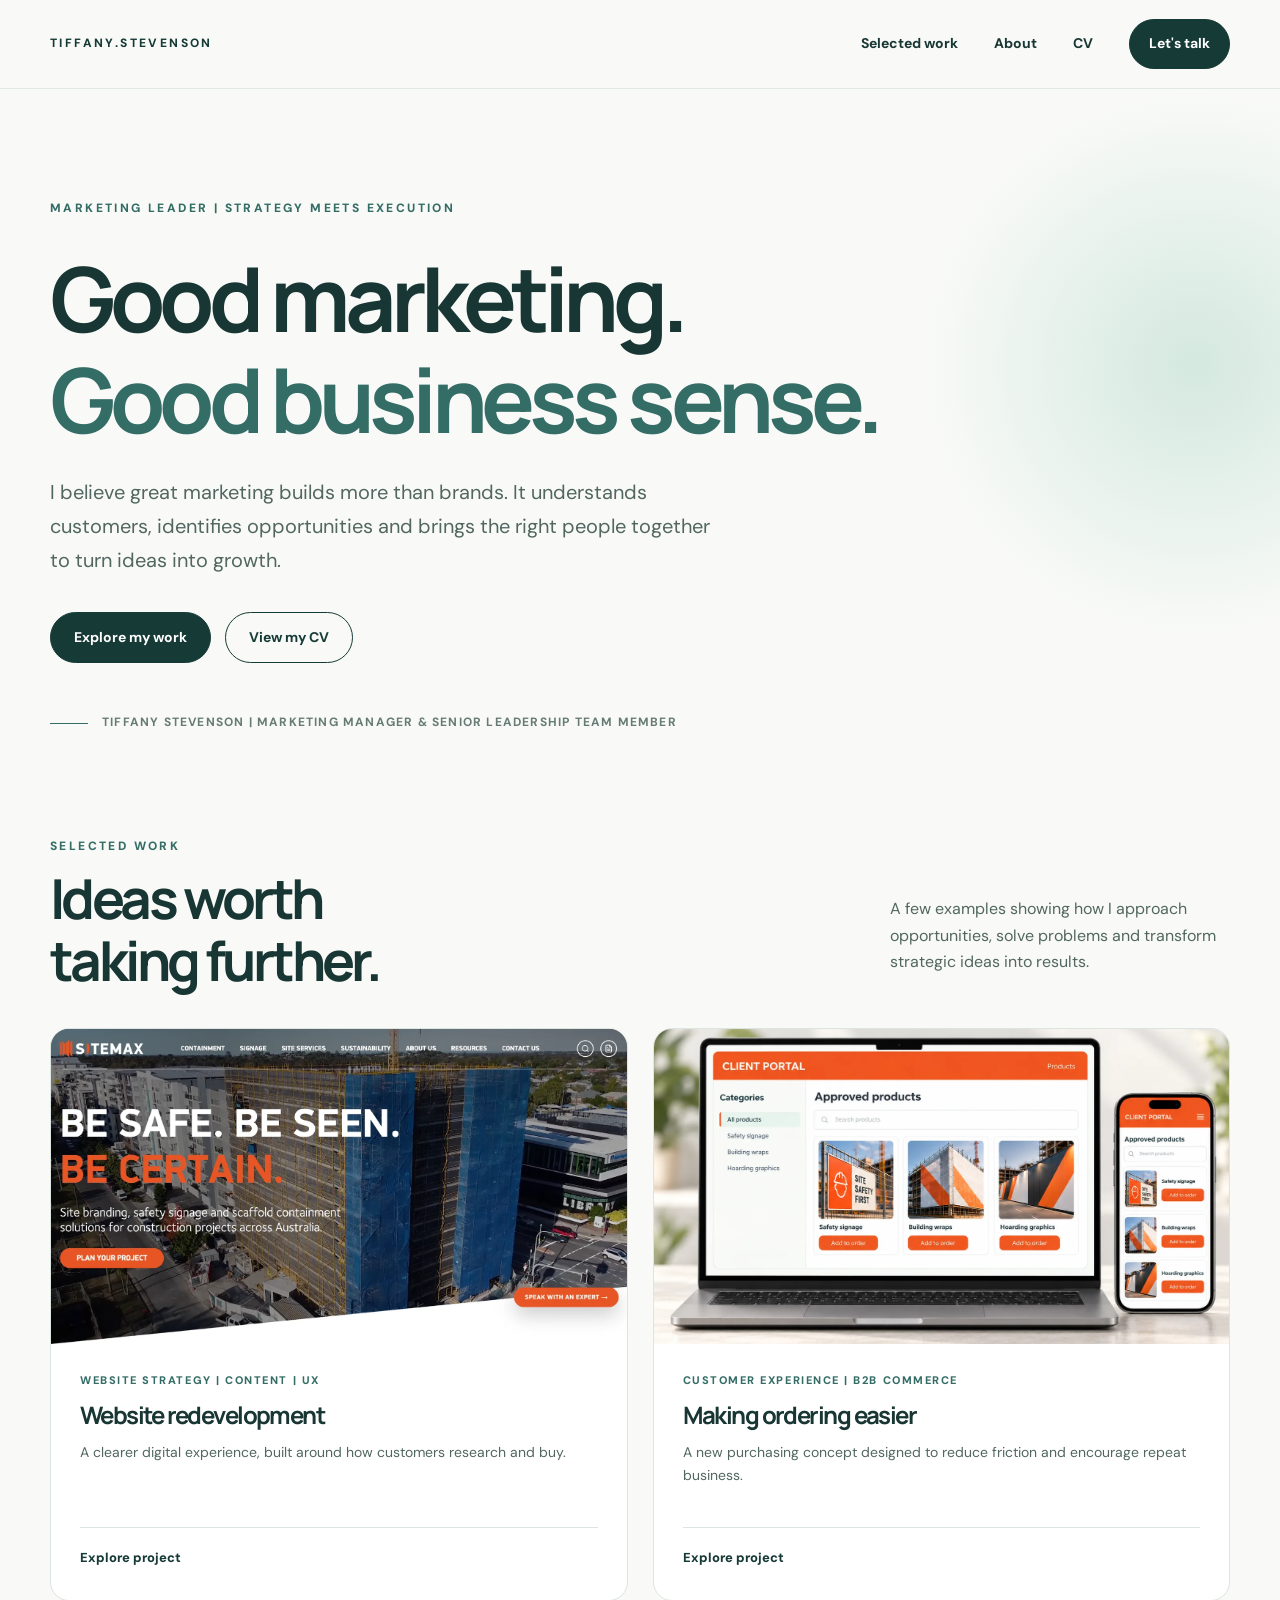
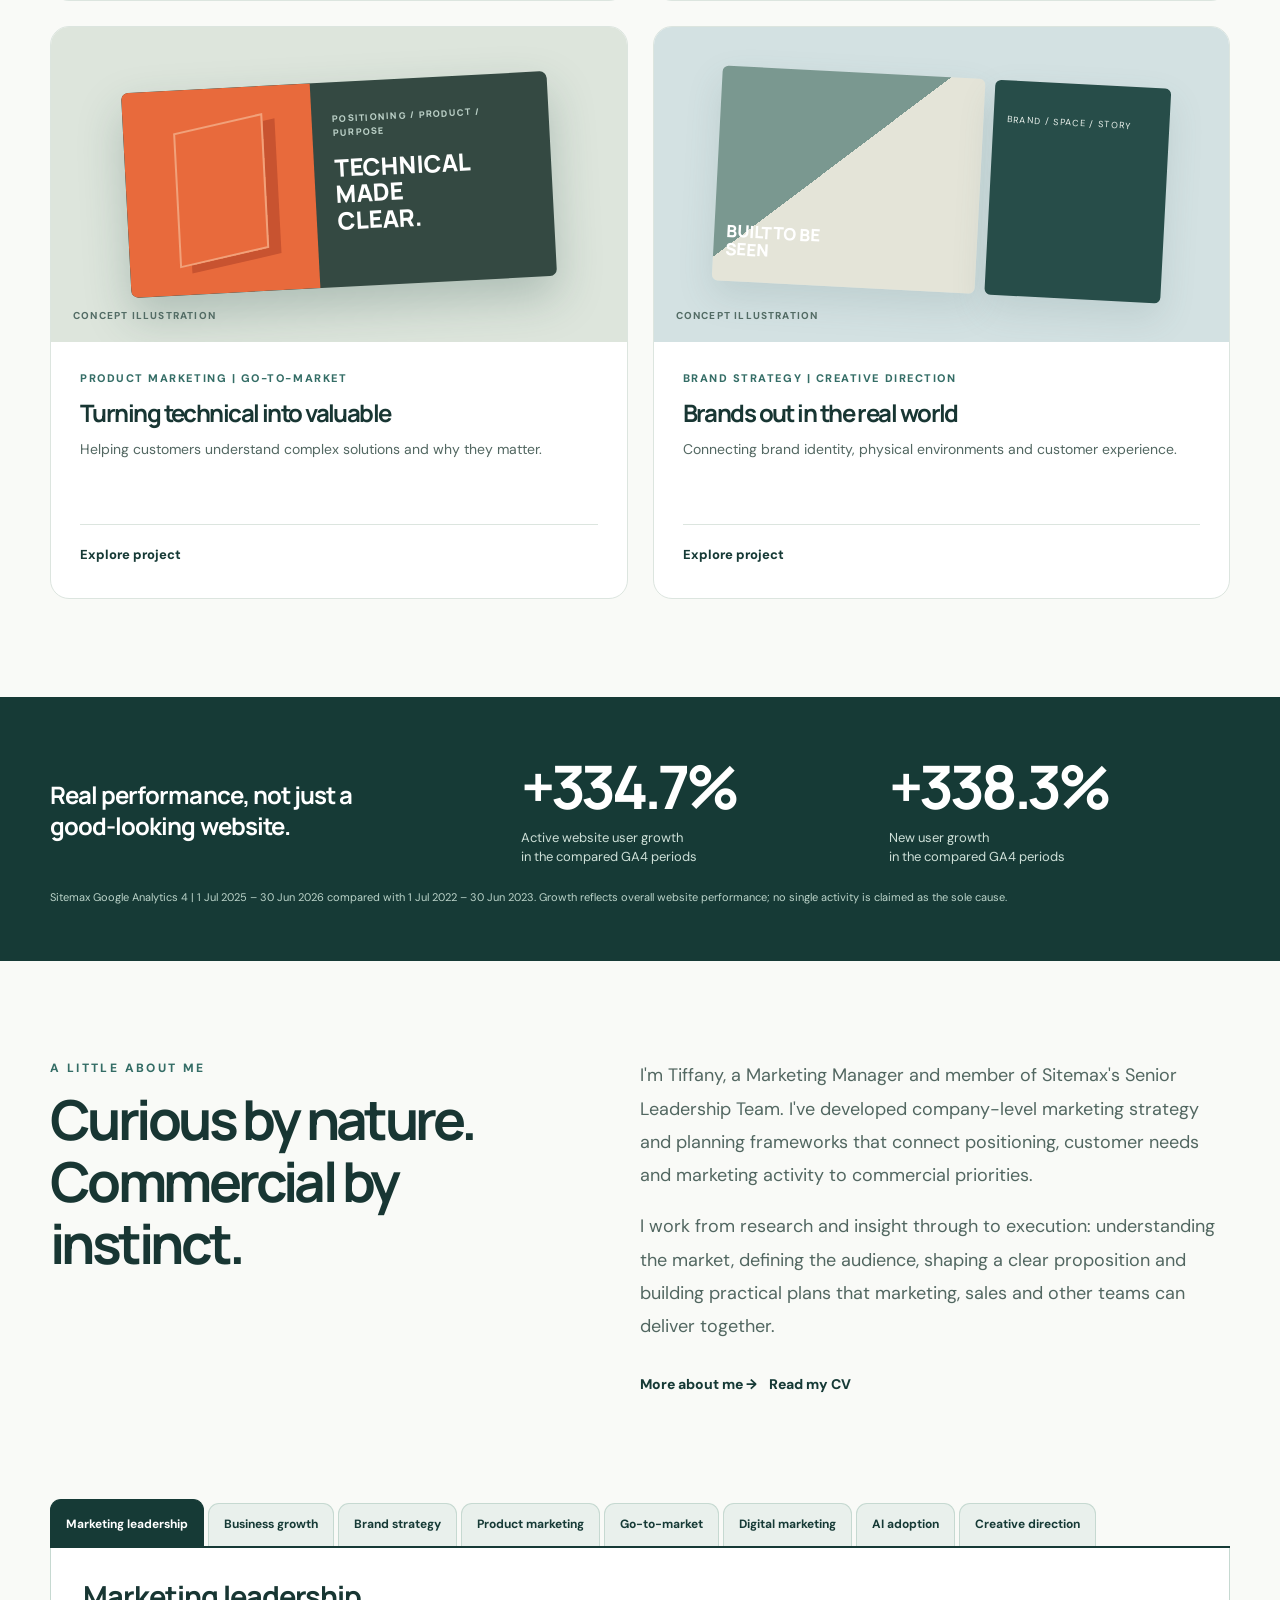
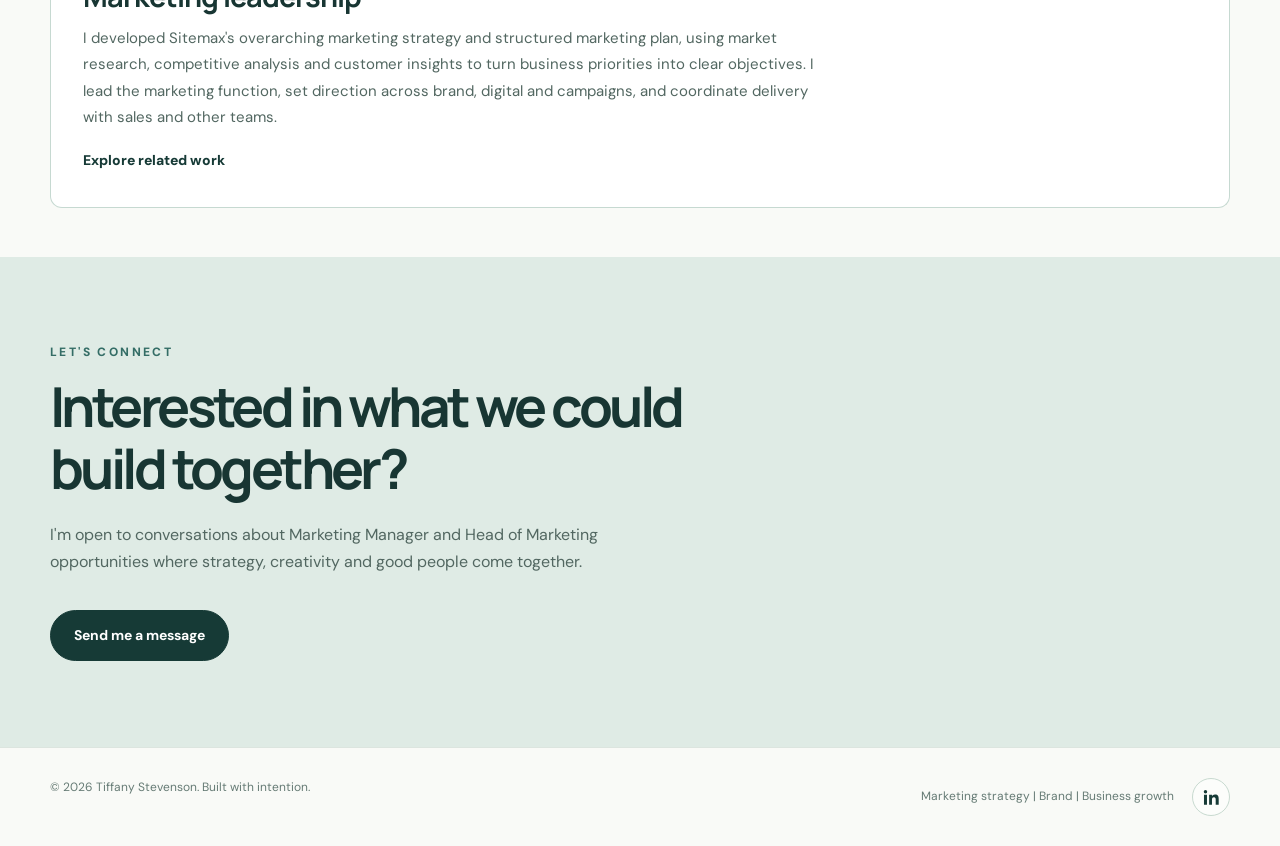
==== commit bea7cc59: "Remove stakeholder management capability tab" ====
--- a/index.html
+++ b/index.html
@@ -1,5 +1,5 @@
-<!DOCTYPE html><html lang="en-AU"><head><meta charset="UTF-8"><meta name="viewport" content="width=device-width,initial-scale=1"><meta name="theme-color" content="#f9faf7"><meta name="description" content="Tiffany Stevenson is an Australian marketing leader focused on brand strategy, commercial growth, digital marketing and creative direction."><title>Marketing leader & selected work | Tiffany Stevenson</title><link rel="stylesheet" href="styles.css?v=about-tab-spacing-20261010"></head><body><a class="skip" href="#main">Skip to content</a><header class="topbar"><nav class="nav wrap" aria-label="Main navigation"><a class="brand" href="index.html" aria-label="Tiffany Stevenson home">TIFFANY<span>.</span>STEVENSON</a><button class="mobile-toggle" aria-label="Toggle menu" aria-expanded="false" aria-controls="navlinks">☰</button><div class="links" id="navlinks"><a href="index.html#work">Selected work</a><a href="about.html">About</a><a href="assets/Tiffany_Stevenson_CV.pdf" target="_blank" rel="noopener">CV</a><a class="navcta" href="contact.html">Let's talk</a></div></nav></header><main id="main"><section class="hero"><div class="wrap"><div class="eyebrow">Marketing leader | Strategy meets execution</div><h1>Good marketing.<br><em>Good business sense.</em></h1><p class="hero-copy">I believe great marketing builds more than brands. It understands customers, identifies opportunities and brings the right people together to turn ideas into growth.</p><div class="hero-actions"><a class="btn btn-primary" href="#work">Explore my work </a><a class="btn btn-secondary" href="assets/Tiffany_Stevenson_CV.pdf" target="_blank" rel="noopener">View my CV</a></div><div class="hero-note">Tiffany Stevenson | Marketing Manager & senior leadership team member</div></div></section>
+<!DOCTYPE html><html lang="en-AU"><head><meta charset="UTF-8"><meta name="viewport" content="width=device-width,initial-scale=1"><meta name="theme-color" content="#f9faf7"><meta name="description" content="Tiffany Stevenson is an Australian marketing leader focused on brand strategy, commercial growth, digital marketing and creative direction."><title>Marketing leader & selected work | Tiffany Stevenson</title><link rel="stylesheet" href="styles.css?v=arch-short-tabs-20261010"></head><body><a class="skip" href="#main">Skip to content</a><header class="topbar"><nav class="nav wrap" aria-label="Main navigation"><a class="brand" href="index.html" aria-label="Tiffany Stevenson home">TIFFANY<span>.</span>STEVENSON</a><button class="mobile-toggle" aria-label="Toggle menu" aria-expanded="false" aria-controls="navlinks">☰</button><div class="links" id="navlinks"><a href="index.html#work">Selected work</a><a href="about.html">About</a><a href="assets/Tiffany_Stevenson_CV.pdf" target="_blank" rel="noopener">CV</a><a class="navcta" href="contact.html">Let's talk</a></div></nav></header><main id="main"><section class="hero"><div class="wrap"><div class="eyebrow">Marketing leader | Strategy meets execution</div><h1>Good marketing.<br><em>Good business sense.</em></h1><p class="hero-copy">I believe great marketing builds more than brands. It understands customers, identifies opportunities and brings the right people together to turn ideas into growth.</p><div class="hero-actions"><a class="btn btn-primary" href="#work">Explore my work </a><a class="btn btn-secondary" href="assets/Tiffany_Stevenson_CV.pdf" target="_blank" rel="noopener">View my CV</a></div><div class="hero-note">Tiffany Stevenson | Marketing Manager & senior leadership team member</div></div></section>
 <section class="section" id="work" aria-labelledby="work-heading"><div class="wrap"><div class="section-header"><div><div class="eyebrow">Selected work</div><h2 id="work-heading">Ideas worth<br>taking further.</h2></div><p style="max-width:340px">A few examples showing how I approach opportunities, solve problems and transform strategic ideas into results.</p></div><div class="work-grid"><a class="work-card" href="website.html" aria-label="View Website redevelopment case study"><div class="visual is-website site-card-visual"><img class="sitemax-real-card-image" src="assets/Sitemax-website-sample.webp?v=restore-website-card-20261009" alt="Sitemax website homepage featuring the Be Safe. Be Seen. Be Certain. hero" loading="lazy"></div><div class="card-body"><div class="meta">Website strategy | Content | UX</div><h3>Website redevelopment</h3><p>A clearer digital experience, built around how customers research and buy.</p><div class="card-foot"><span>Explore project</span></div></div></a><a class="work-card" href="portal.html" aria-label="View Making ordering easier case study"><div class="visual is-portal portal-card-visual"><img src="assets/client_portal_product_mockup.webp" alt="Illustrative client portal ordering experience displayed on a laptop and phone" loading="lazy" decoding="async" width="1448" height="1086"></div><div class="card-body"><div class="meta">Customer experience | B2B commerce</div><h3>Making ordering easier</h3><p>A new purchasing concept designed to reduce friction and encourage repeat business.</p><div class="card-foot"><span>Explore project</span></div></div></a><a class="work-card" href="product.html" aria-label="View Turning technical into valuable case study"><div class="visual is-product"><div class="product-wrap"><div class="product-orange"><span></span></div><div class="product-detail"><small>POSITIONING / PRODUCT / PURPOSE</small>TECHNICAL<br>MADE<br>CLEAR.</div></div><span class="visual-tag">Concept illustration</span></div><div class="card-body"><div class="meta">Product marketing | Go-to-market</div><h3>Turning technical into valuable</h3><p>Helping customers understand complex solutions and why they matter.</p><div class="card-foot"><span>Explore project</span></div></div></a><a class="work-card" href="brand.html" aria-label="View Brands out in the real world case study"><div class="visual is-brand"><div class="brand-grid"><div></div><div></div></div><span class="visual-tag">Concept illustration</span></div><div class="card-body"><div class="meta">Brand strategy | Creative direction</div><h3>Brands out in the real world</h3><p>Connecting brand identity, physical environments and customer experience.</p><div class="card-foot"><span>Explore project</span></div></div></a></div></div></section>
 <section class="metrics" aria-labelledby="metrics-heading"><div class="wrap"><div class="metric-row"><div class="metric-intro" id="metrics-heading">Real performance, not just a good-looking website.</div><div><div class="metric-number">+334.7%</div><div class="metric-label">Active website user growth<br>in the compared GA4 periods</div></div><div><div class="metric-number">+338.3%</div><div class="metric-label">New user growth<br>in the compared GA4 periods</div></div></div><div class="metric-small">Sitemax Google Analytics 4 | 1 Jul 2025 – 30 Jun 2026 compared with 1 Jul 2022 – 30 Jun 2023. Growth reflects overall website performance; no single activity is claimed as the sole cause.</div></div></section>
-<section class="section" id="about" aria-labelledby="about-heading"><div class="wrap about-grid"><div><div class="eyebrow">A little about me</div><h2 id="about-heading">Curious by nature.<br>Commercial by instinct.</h2></div><div class="about-text"><p>I'm Tiffany, a Marketing Manager and member of Sitemax's Senior Leadership Team. I've developed company-level marketing strategy and planning frameworks that connect positioning, customer needs and marketing activity to commercial priorities.</p><p>I work from research and insight through to execution: understanding the market, defining the audience, shaping a clear proposition and building practical plans that marketing, sales and other teams can deliver together.</p><div style="margin-top:27px"><a class="text-link" href="about.html">More about me →</a> &nbsp; <a class="text-link" href="assets/Tiffany_Stevenson_CV.pdf" target="_blank" rel="noopener">Read my CV</a></div></div><div class="about-tabs-full"><div class="capability-tabs"><div class="cap-tablist" role="tablist" aria-label="Marketing capabilities"><button type="button" role="tab" id="cap-tab-0" aria-controls="cap-panel-0" aria-selected="true" tabindex="0" class="cap-tab is-active">Marketing leadership</button><button type="button" role="tab" id="cap-tab-1" aria-controls="cap-panel-1" aria-selected="false" tabindex="-1" class="cap-tab">Business growth</button><button type="button" role="tab" id="cap-tab-2" aria-controls="cap-panel-2" aria-selected="false" tabindex="-1" class="cap-tab">Brand strategy</button><button type="button" role="tab" id="cap-tab-3" aria-controls="cap-panel-3" aria-selected="false" tabindex="-1" class="cap-tab">Product marketing</button><button type="button" role="tab" id="cap-tab-4" aria-controls="cap-panel-4" aria-selected="false" tabindex="-1" class="cap-tab">Go-to-market</button><button type="button" role="tab" id="cap-tab-5" aria-controls="cap-panel-5" aria-selected="false" tabindex="-1" class="cap-tab">Digital marketing</button><button type="button" role="tab" id="cap-tab-6" aria-controls="cap-panel-6" aria-selected="false" tabindex="-1" class="cap-tab">AI adoption</button><button type="button" role="tab" id="cap-tab-7" aria-controls="cap-panel-7" aria-selected="false" tabindex="-1" class="cap-tab">Creative direction</button><button type="button" role="tab" id="cap-tab-8" aria-controls="cap-panel-8" aria-selected="false" tabindex="-1" class="cap-tab">Stakeholder management</button></div><div class="cap-panels"><div role="tabpanel" id="cap-panel-0" aria-labelledby="cap-tab-0" class="cap-panel" ><h3>Marketing leadership</h3><p>I developed Sitemax's overarching marketing strategy and structured marketing plan, using market research, competitive analysis and customer insights to turn business priorities into clear objectives. I lead the marketing function, set direction across brand, digital and campaigns, and coordinate delivery with sales and other teams.</p><a class="text-link" href="about.html">Explore related work</a></div><div role="tabpanel" id="cap-panel-1" aria-labelledby="cap-tab-1" class="cap-panel" hidden><h3>Business growth</h3><p>I approach growth across the customer journey, from building awareness and credibility to making it easier to enquire, order and return. I connect digital experience, relevant content and sales support to measurable customer actions. The website case study records 334.7% growth in active users and 338.3% in new users across its reporting periods; those are overall site figures, not results attributed solely to my initiatives.</p><a class="text-link" href="website.html">Explore related work</a></div><div role="tabpanel" id="cap-panel-2" aria-labelledby="cap-tab-2" class="cap-panel" hidden><h3>Brand strategy</h3><p>I've led Sitemax's brand positioning and messaging, bringing its value proposition into a consistent visual and verbal identity across the website, product communications and sales materials. My approach starts with customer needs and genuine points of difference, then turns that thinking into a brand people can recognise and understand.</p><a class="text-link" href="brand.html">Explore related work</a></div><div role="tabpanel" id="cap-panel-3" aria-labelledby="cap-tab-3" class="cap-panel" hidden><h3>Product marketing</h3><p>I translate technical product specifications, test evidence and compliance information into clear customer benefits. For the construction industry, this means building practical product guides, value propositions and campaign materials around real on-site requirements.</p><a class="text-link" href="product.html">Explore related work</a></div><div role="tabpanel" id="cap-panel-4" aria-labelledby="cap-tab-4" class="cap-panel" hidden><h3>Go-to-market</h3><p>I developed a structured annual marketing framework and quarterly campaign plans that connect business objectives with defined audiences, customer insights, key messages and content pillars. I map activity across advertising, email, social, website content and sales outreach, then align teams around the campaign calendar and measures of success.</p><a class="text-link" href="product.html">Explore related work</a></div><div role="tabpanel" id="cap-panel-5" aria-labelledby="cap-tab-5" class="cap-panel" hidden><h3>Digital marketing</h3><p>I led the customer journey, content structure, SEO and AEO improvements for Sitemax’s website redevelopment, working with external developers to deliver the live experience. I also implemented website security and anti-spam measures to improve enquiry quality.</p><a class="text-link" href="website.html">Explore related work</a></div><div role="tabpanel" id="cap-panel-6" aria-labelledby="cap-tab-6" class="cap-panel" hidden><h3>AI adoption</h3><p>I look for practical uses of AI that make marketing work more efficient while protecting accuracy and brand consistency. This includes exploring repeatable workflows and advocating clear templates, review steps and reliable source information for sales and marketing content.</p><a class="text-link" href="about.html">Explore related work</a></div><div role="tabpanel" id="cap-panel-7" aria-labelledby="cap-tab-7" class="cap-panel" hidden><h3>Creative direction</h3><p>I lead creative direction for Sitemax, translating our brand strategy into consistent, purposeful work across campaigns, website content, product guides, sales collateral and digital channels. I develop the concepts, messaging and creative briefs, then work with designers, developers and production partners to deliver materials that communicate our value clearly and support the business’s commercial goals.</p><a class="text-link" href="brand.html">Explore related work</a></div><div role="tabpanel" id="cap-panel-8" aria-labelledby="cap-tab-8" class="cap-panel" hidden><h3>Stakeholder management</h3><p>I bring marketing, sales, customer service, operations and external partners into a shared plan. That means translating research and business priorities into clear briefs, agreeing responsibilities and making sure the customer experience stays consistent, including on projects such as client-specific ordering portals.</p><a class="text-link" href="portal.html">Explore related work</a></div></div></div></div></div></section>
+<section class="section" id="about" aria-labelledby="about-heading"><div class="wrap about-grid"><div><div class="eyebrow">A little about me</div><h2 id="about-heading">Curious by nature.<br>Commercial by instinct.</h2></div><div class="about-text"><p>I'm Tiffany, a Marketing Manager and member of Sitemax's Senior Leadership Team. I've developed company-level marketing strategy and planning frameworks that connect positioning, customer needs and marketing activity to commercial priorities.</p><p>I work from research and insight through to execution: understanding the market, defining the audience, shaping a clear proposition and building practical plans that marketing, sales and other teams can deliver together.</p><div style="margin-top:27px"><a class="text-link" href="about.html">More about me →</a> &nbsp; <a class="text-link" href="assets/Tiffany_Stevenson_CV.pdf" target="_blank" rel="noopener">Read my CV</a></div></div><div class="about-tabs-full"><div class="capability-tabs"><div class="cap-tablist" role="tablist" aria-label="Marketing capabilities"><button type="button" role="tab" id="cap-tab-0" aria-controls="cap-panel-0" aria-selected="true" tabindex="0" class="cap-tab is-active">Marketing leadership</button><button type="button" role="tab" id="cap-tab-1" aria-controls="cap-panel-1" aria-selected="false" tabindex="-1" class="cap-tab">Business growth</button><button type="button" role="tab" id="cap-tab-2" aria-controls="cap-panel-2" aria-selected="false" tabindex="-1" class="cap-tab">Brand strategy</button><button type="button" role="tab" id="cap-tab-3" aria-controls="cap-panel-3" aria-selected="false" tabindex="-1" class="cap-tab">Product marketing</button><button type="button" role="tab" id="cap-tab-4" aria-controls="cap-panel-4" aria-selected="false" tabindex="-1" class="cap-tab">Go-to-market</button><button type="button" role="tab" id="cap-tab-5" aria-controls="cap-panel-5" aria-selected="false" tabindex="-1" class="cap-tab">Digital marketing</button><button type="button" role="tab" id="cap-tab-6" aria-controls="cap-panel-6" aria-selected="false" tabindex="-1" class="cap-tab">AI adoption</button><button type="button" role="tab" id="cap-tab-7" aria-controls="cap-panel-7" aria-selected="false" tabindex="-1" class="cap-tab">Creative direction</button></div><div class="cap-panels"><div role="tabpanel" id="cap-panel-0" aria-labelledby="cap-tab-0" class="cap-panel" ><h3>Marketing leadership</h3><p>I developed Sitemax's overarching marketing strategy and structured marketing plan, using market research, competitive analysis and customer insights to turn business priorities into clear objectives. I lead the marketing function, set direction across brand, digital and campaigns, and coordinate delivery with sales and other teams.</p><a class="text-link" href="about.html">Explore related work</a></div><div role="tabpanel" id="cap-panel-1" aria-labelledby="cap-tab-1" class="cap-panel" hidden><h3>Business growth</h3><p>I approach growth across the customer journey, from building awareness and credibility to making it easier to enquire, order and return. I connect digital experience, relevant content and sales support to measurable customer actions. The website case study records 334.7% growth in active users and 338.3% in new users across its reporting periods; those are overall site figures, not results attributed solely to my initiatives.</p><a class="text-link" href="website.html">Explore related work</a></div><div role="tabpanel" id="cap-panel-2" aria-labelledby="cap-tab-2" class="cap-panel" hidden><h3>Brand strategy</h3><p>I've led Sitemax's brand positioning and messaging, bringing its value proposition into a consistent visual and verbal identity across the website, product communications and sales materials. My approach starts with customer needs and genuine points of difference, then turns that thinking into a brand people can recognise and understand.</p><a class="text-link" href="brand.html">Explore related work</a></div><div role="tabpanel" id="cap-panel-3" aria-labelledby="cap-tab-3" class="cap-panel" hidden><h3>Product marketing</h3><p>I translate technical product specifications, test evidence and compliance information into clear customer benefits. For the construction industry, this means building practical product guides, value propositions and campaign materials around real on-site requirements.</p><a class="text-link" href="product.html">Explore related work</a></div><div role="tabpanel" id="cap-panel-4" aria-labelledby="cap-tab-4" class="cap-panel" hidden><h3>Go-to-market</h3><p>I developed a structured annual marketing framework and quarterly campaign plans that connect business objectives with defined audiences, customer insights, key messages and content pillars. I map activity across advertising, email, social, website content and sales outreach, then align teams around the campaign calendar and measures of success.</p><a class="text-link" href="product.html">Explore related work</a></div><div role="tabpanel" id="cap-panel-5" aria-labelledby="cap-tab-5" class="cap-panel" hidden><h3>Digital marketing</h3><p>I led the customer journey, content structure, SEO and AEO improvements for Sitemax’s website redevelopment, working with external developers to deliver the live experience. I also implemented website security and anti-spam measures to improve enquiry quality.</p><a class="text-link" href="website.html">Explore related work</a></div><div role="tabpanel" id="cap-panel-6" aria-labelledby="cap-tab-6" class="cap-panel" hidden><h3>AI adoption</h3><p>I look for practical uses of AI that make marketing work more efficient while protecting accuracy and brand consistency. This includes exploring repeatable workflows and advocating clear templates, review steps and reliable source information for sales and marketing content.</p><a class="text-link" href="about.html">Explore related work</a></div><div role="tabpanel" id="cap-panel-7" aria-labelledby="cap-tab-7" class="cap-panel" hidden><h3>Creative direction</h3><p>I lead creative direction for Sitemax, translating our brand strategy into consistent, purposeful work across campaigns, website content, product guides, sales collateral and digital channels. I develop the concepts, messaging and creative briefs, then work with designers, developers and production partners to deliver materials that communicate our value clearly and support the business’s commercial goals.</p><a class="text-link" href="brand.html">Explore related work</a></div></div></div></div></div></section>
 <section class="contact" id="contact" aria-labelledby="contact-heading"><div class="wrap"><div class="eyebrow">Let's connect</div><h2 id="contact-heading">Interested in what we could build together?</h2><p>I'm open to conversations about Marketing Manager and Head of Marketing opportunities where strategy, creativity and good people come together.</p><div class="hero-actions"><a class="btn btn-primary" href="contact.html">Send me a message</a></div></div></section></main><footer class="footer"><div class="wrap"><span>© <span data-year>2026</span> Tiffany Stevenson. Built with intention.</span><div class="footer-right"><span>Marketing strategy | Brand | Business growth</span><a class="linkedin-link" href="https://www.linkedin.com/in/tiffanymstevenson/" target="_blank" rel="noopener noreferrer" aria-label="Tiffany Stevenson on LinkedIn" title="LinkedIn"><svg viewBox="0 0 24 24" width="19" height="19" fill="currentColor" aria-hidden="true" focusable="false"><path d="M2.5 8.5h3.8V21H2.5zM4.4 2.4a2.2 2.2 0 1 0 0 4.4 2.2 2.2 0 0 0 0-4.4zM9 8.5h3.6v1.7h.1c.5-1 1.8-2 3.7-2 4 0 4.7 2.6 4.7 6V21h-3.8v-6c0-1.5 0-3.4-2.2-3.4s-2.5 1.7-2.5 3.3V21H9z"/></svg></a></div></div></footer><script src="script.js" defer></script><script>(function(){const group=document.querySelector('.capability-tabs');if(!group)return;const tabs=[...group.querySelectorAll('[role="tab"]')];function activate(index,focus){tabs.forEach((tab,i)=>{const selected=i===index;tab.setAttribute('aria-selected',String(selected));tab.tabIndex=selected?0:-1;tab.classList.toggle('is-active',selected);document.getElementById(tab.getAttribute('aria-controls')).hidden=!selected});if(focus)tabs[index].focus()}tabs.forEach((tab,index)=>{tab.addEventListener('click',()=>activate(index,false));tab.addEventListener('keydown',e=>{let next=index;if(e.key==='ArrowRight')next=(index+1)%tabs.length;else if(e.key==='ArrowLeft')next=(index-1+tabs.length)%tabs.length;else if(e.key==='Home')next=0;else if(e.key==='End')next=tabs.length-1;else return;e.preventDefault();activate(next,true)})})})();</script></body></html>
--- a/styles.css
+++ b/styles.css
@@ -415,3 +415,15 @@
 /* Extra headroom for the updated WebP portrait while preserving the left-bleed arch */
 .about-profile-page .about-portrait img{object-position:34% 26%}
 @media(max-width:650px){.about-profile-page .about-portrait img{object-position:34% 25%}}
+
+/* Show the complete updated portrait without forcing a crop */
+.about-profile-page .about-portrait{border-radius:0 240px 240px 0}
+.about-profile-page .about-portrait img{width:100%;height:auto;aspect-ratio:auto;object-fit:contain;object-position:center;display:block}
+@media(max-width:950px){.about-profile-page .about-portrait img{height:auto}}
+@media(max-width:650px){.about-profile-page .about-portrait img{height:auto;object-position:center}}
+
+/* Shallow About portrait arch; retain bottom of the existing WebP */
+.about-profile-page .about-portrait{overflow:hidden;border-radius:0 240px 240px 0}
+.about-profile-page .about-portrait img{display:block;width:100%;height:auto;aspect-ratio:1.75 / 1;object-fit:cover;object-position:center bottom}
+@media(max-width:950px){.about-profile-page .about-portrait img{height:auto;aspect-ratio:1.6 / 1;object-position:center bottom}}
+@media(max-width:650px){.about-profile-page .about-portrait img{height:auto;aspect-ratio:1.6 / 1;object-position:center bottom}}
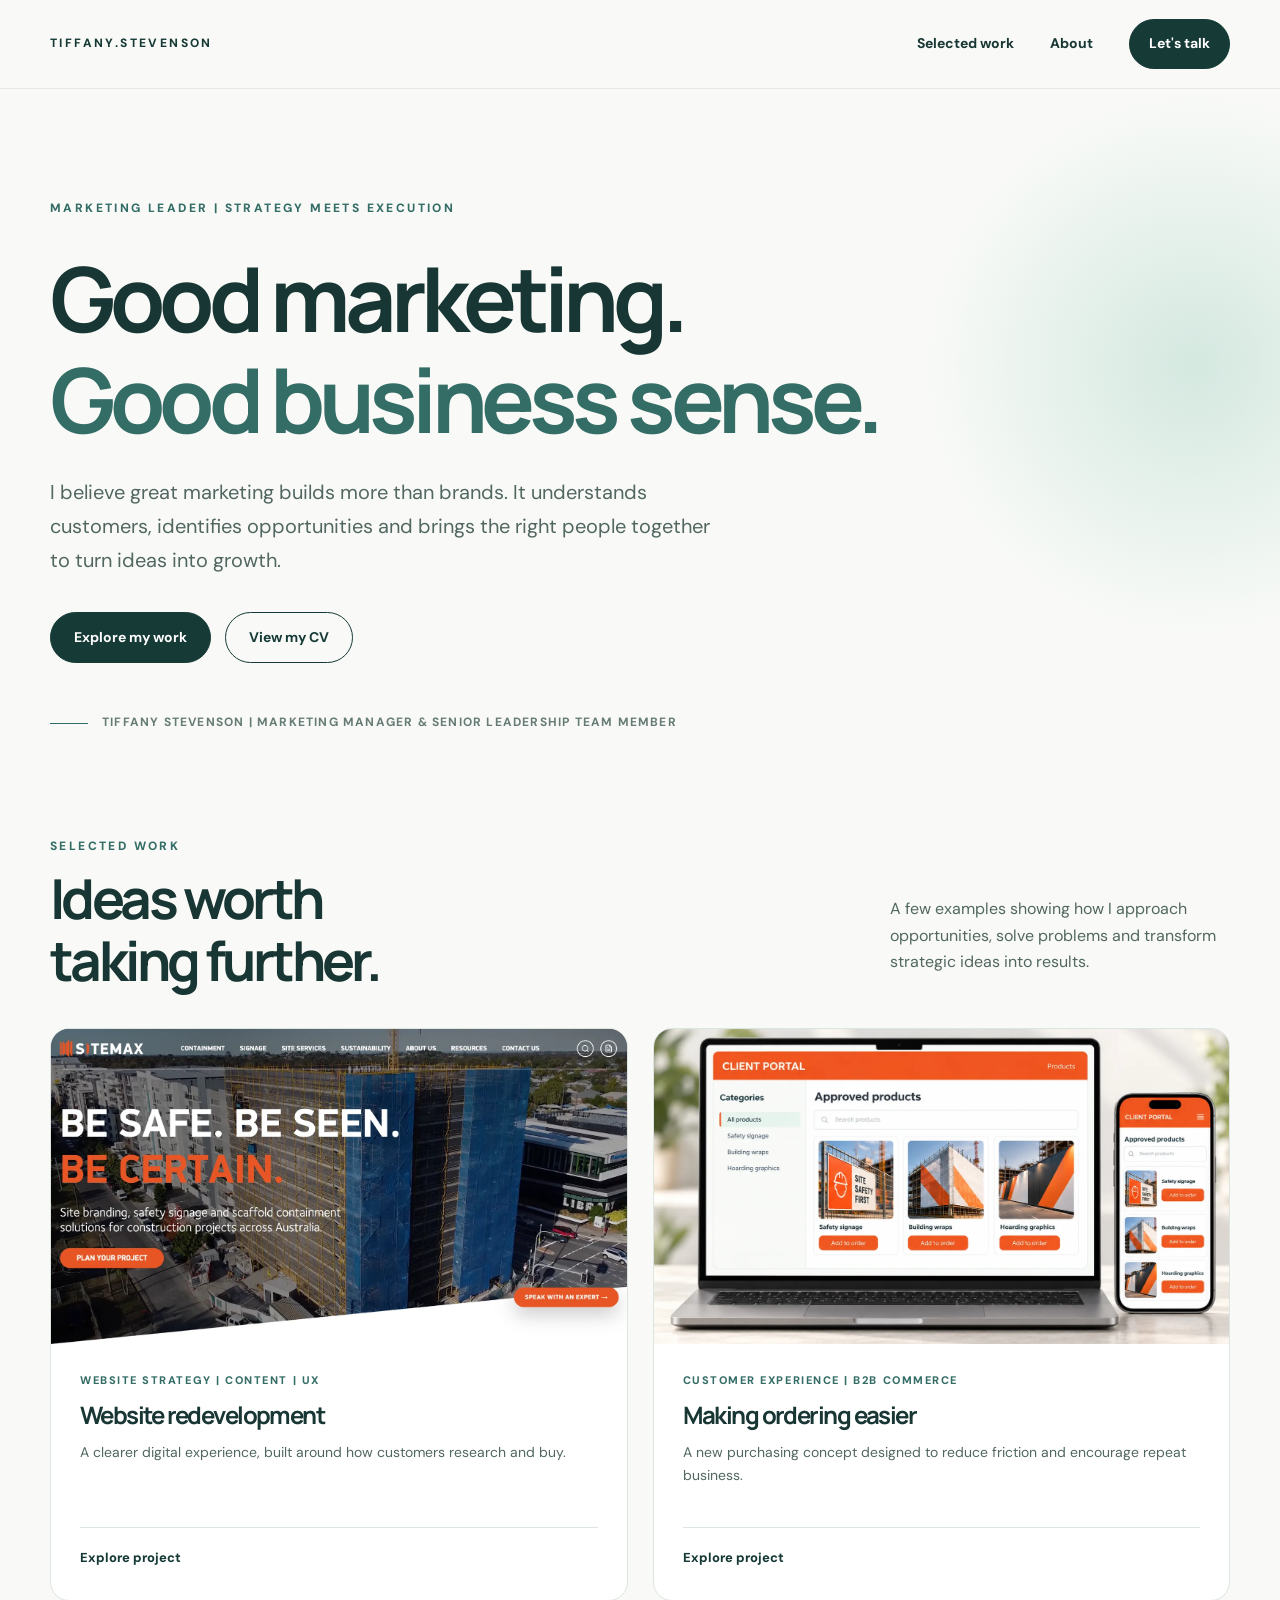
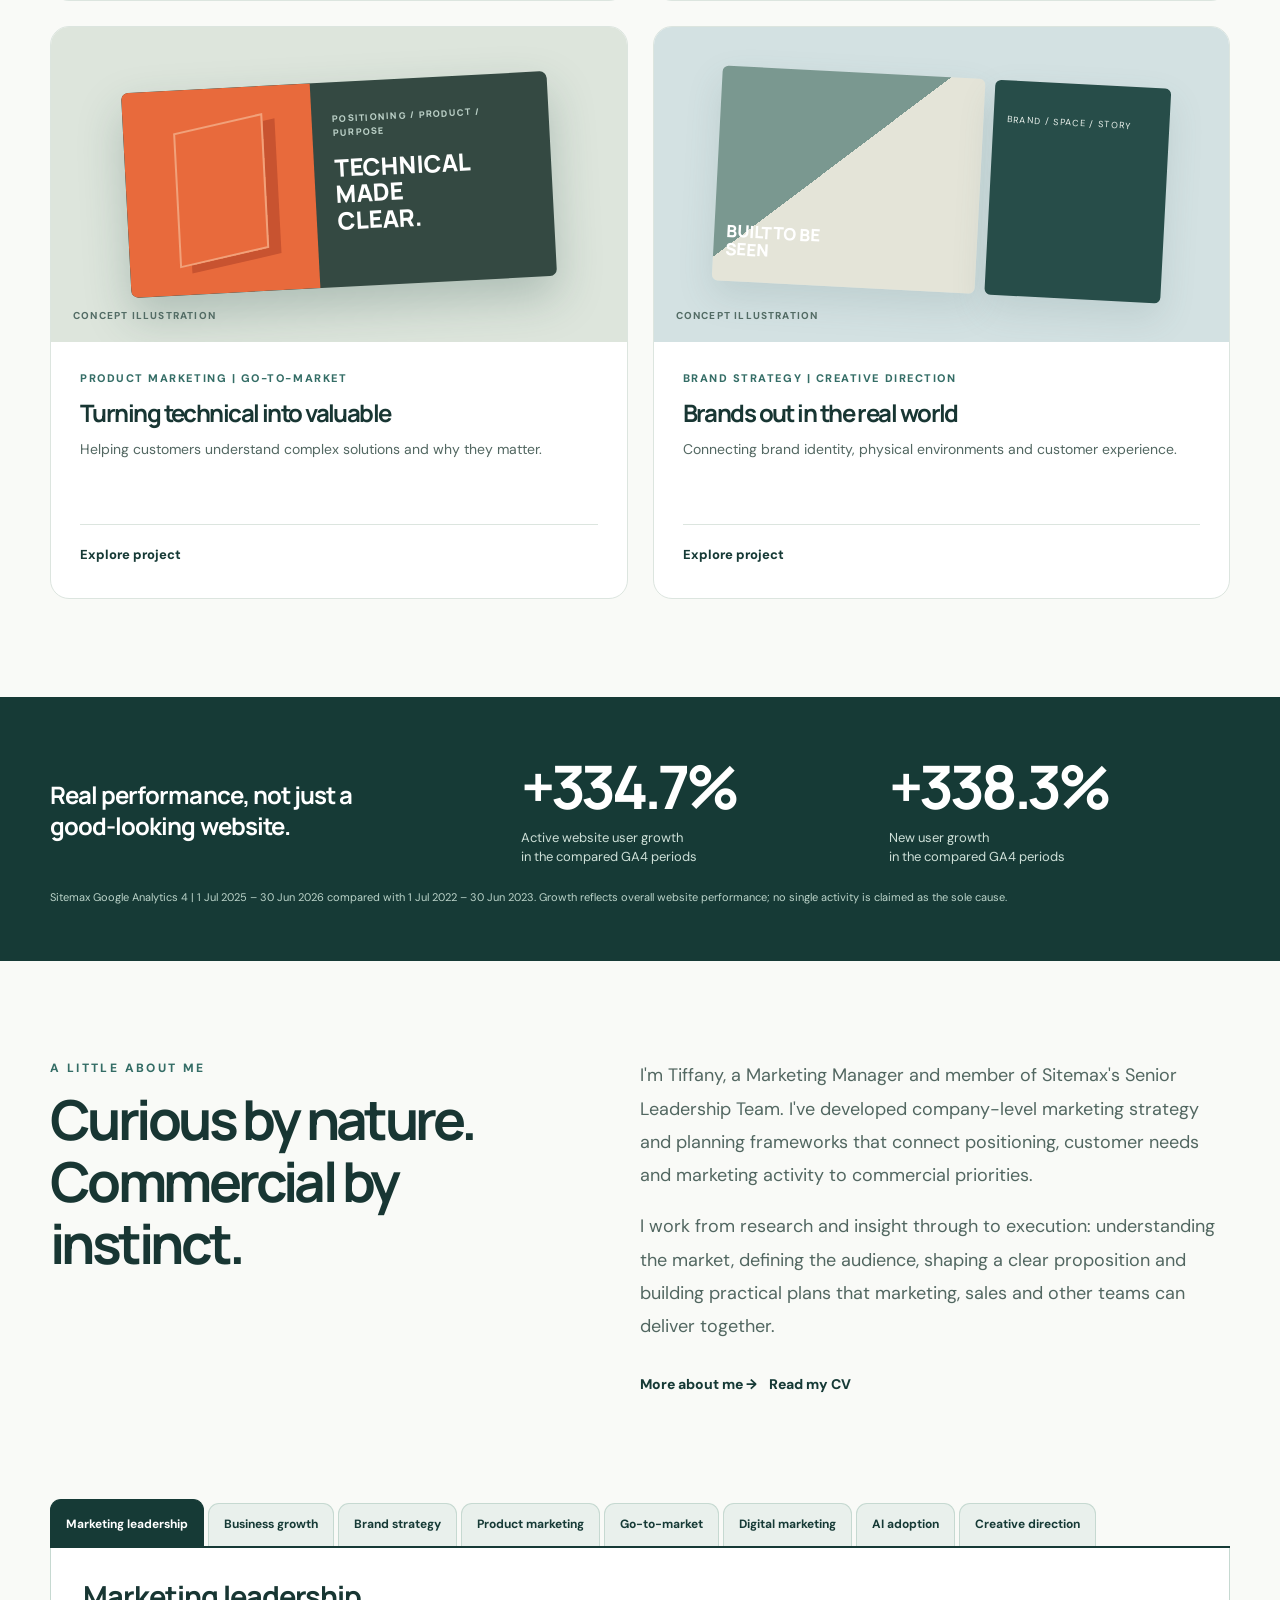
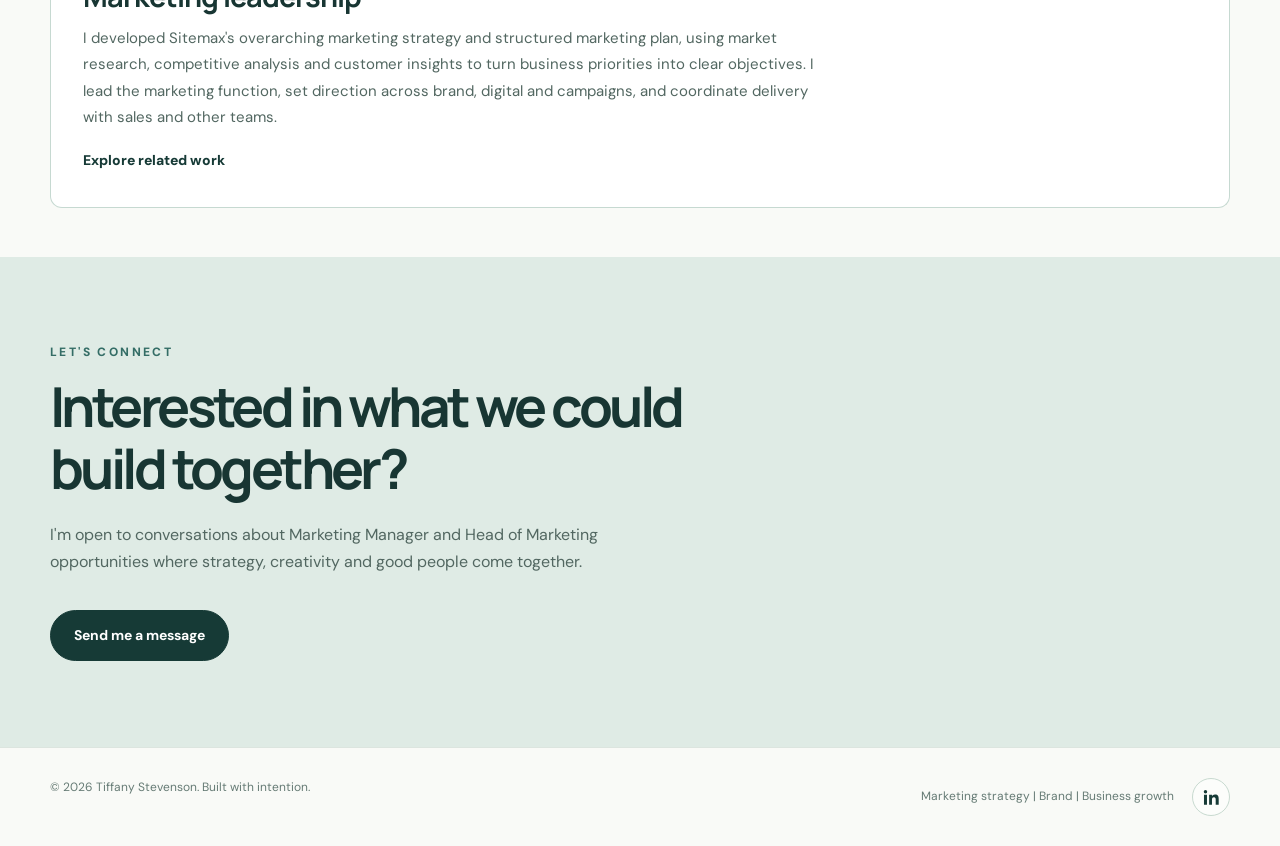
==== commit 8de99360: "Remove CV from top navigation" ====
--- a/index.html
+++ b/index.html
@@ -1,4 +1,4 @@
-<!DOCTYPE html><html lang="en-AU"><head><meta charset="UTF-8"><meta name="viewport" content="width=device-width,initial-scale=1"><meta name="theme-color" content="#f9faf7"><meta name="description" content="Tiffany Stevenson is an Australian marketing leader focused on brand strategy, commercial growth, digital marketing and creative direction."><title>Marketing leader & selected work | Tiffany Stevenson</title><link rel="stylesheet" href="styles.css?v=arch-short-tabs-20261010"></head><body><a class="skip" href="#main">Skip to content</a><header class="topbar"><nav class="nav wrap" aria-label="Main navigation"><a class="brand" href="index.html" aria-label="Tiffany Stevenson home">TIFFANY<span>.</span>STEVENSON</a><button class="mobile-toggle" aria-label="Toggle menu" aria-expanded="false" aria-controls="navlinks">☰</button><div class="links" id="navlinks"><a href="index.html#work">Selected work</a><a href="about.html">About</a><a href="assets/Tiffany_Stevenson_CV.pdf" target="_blank" rel="noopener">CV</a><a class="navcta" href="contact.html">Let's talk</a></div></nav></header><main id="main"><section class="hero"><div class="wrap"><div class="eyebrow">Marketing leader | Strategy meets execution</div><h1>Good marketing.<br><em>Good business sense.</em></h1><p class="hero-copy">I believe great marketing builds more than brands. It understands customers, identifies opportunities and brings the right people together to turn ideas into growth.</p><div class="hero-actions"><a class="btn btn-primary" href="#work">Explore my work </a><a class="btn btn-secondary" href="assets/Tiffany_Stevenson_CV.pdf" target="_blank" rel="noopener">View my CV</a></div><div class="hero-note">Tiffany Stevenson | Marketing Manager & senior leadership team member</div></div></section>
+<!DOCTYPE html><html lang="en-AU"><head><meta charset="UTF-8"><meta name="viewport" content="width=device-width,initial-scale=1"><meta name="theme-color" content="#f9faf7"><meta name="description" content="Tiffany Stevenson is an Australian marketing leader focused on brand strategy, commercial growth, digital marketing and creative direction."><title>Marketing leader & selected work | Tiffany Stevenson</title><link rel="stylesheet" href="styles.css?v=arch-short-tabs-20261010"></head><body><a class="skip" href="#main">Skip to content</a><header class="topbar"><nav class="nav wrap" aria-label="Main navigation"><a class="brand" href="index.html" aria-label="Tiffany Stevenson home">TIFFANY<span>.</span>STEVENSON</a><button class="mobile-toggle" aria-label="Toggle menu" aria-expanded="false" aria-controls="navlinks">☰</button><div class="links" id="navlinks"><a href="index.html#work">Selected work</a><a href="about.html">About</a><a class="navcta" href="contact.html">Let's talk</a></div></nav></header><main id="main"><section class="hero"><div class="wrap"><div class="eyebrow">Marketing leader | Strategy meets execution</div><h1>Good marketing.<br><em>Good business sense.</em></h1><p class="hero-copy">I believe great marketing builds more than brands. It understands customers, identifies opportunities and brings the right people together to turn ideas into growth.</p><div class="hero-actions"><a class="btn btn-primary" href="#work">Explore my work </a><a class="btn btn-secondary" href="assets/Tiffany_Stevenson_CV.pdf" target="_blank" rel="noopener">View my CV</a></div><div class="hero-note">Tiffany Stevenson | Marketing Manager & senior leadership team member</div></div></section>
 <section class="section" id="work" aria-labelledby="work-heading"><div class="wrap"><div class="section-header"><div><div class="eyebrow">Selected work</div><h2 id="work-heading">Ideas worth<br>taking further.</h2></div><p style="max-width:340px">A few examples showing how I approach opportunities, solve problems and transform strategic ideas into results.</p></div><div class="work-grid"><a class="work-card" href="website.html" aria-label="View Website redevelopment case study"><div class="visual is-website site-card-visual"><img class="sitemax-real-card-image" src="assets/Sitemax-website-sample.webp?v=restore-website-card-20261009" alt="Sitemax website homepage featuring the Be Safe. Be Seen. Be Certain. hero" loading="lazy"></div><div class="card-body"><div class="meta">Website strategy | Content | UX</div><h3>Website redevelopment</h3><p>A clearer digital experience, built around how customers research and buy.</p><div class="card-foot"><span>Explore project</span></div></div></a><a class="work-card" href="portal.html" aria-label="View Making ordering easier case study"><div class="visual is-portal portal-card-visual"><img src="assets/client_portal_product_mockup.webp" alt="Illustrative client portal ordering experience displayed on a laptop and phone" loading="lazy" decoding="async" width="1448" height="1086"></div><div class="card-body"><div class="meta">Customer experience | B2B commerce</div><h3>Making ordering easier</h3><p>A new purchasing concept designed to reduce friction and encourage repeat business.</p><div class="card-foot"><span>Explore project</span></div></div></a><a class="work-card" href="product.html" aria-label="View Turning technical into valuable case study"><div class="visual is-product"><div class="product-wrap"><div class="product-orange"><span></span></div><div class="product-detail"><small>POSITIONING / PRODUCT / PURPOSE</small>TECHNICAL<br>MADE<br>CLEAR.</div></div><span class="visual-tag">Concept illustration</span></div><div class="card-body"><div class="meta">Product marketing | Go-to-market</div><h3>Turning technical into valuable</h3><p>Helping customers understand complex solutions and why they matter.</p><div class="card-foot"><span>Explore project</span></div></div></a><a class="work-card" href="brand.html" aria-label="View Brands out in the real world case study"><div class="visual is-brand"><div class="brand-grid"><div></div><div></div></div><span class="visual-tag">Concept illustration</span></div><div class="card-body"><div class="meta">Brand strategy | Creative direction</div><h3>Brands out in the real world</h3><p>Connecting brand identity, physical environments and customer experience.</p><div class="card-foot"><span>Explore project</span></div></div></a></div></div></section>
 <section class="metrics" aria-labelledby="metrics-heading"><div class="wrap"><div class="metric-row"><div class="metric-intro" id="metrics-heading">Real performance, not just a good-looking website.</div><div><div class="metric-number">+334.7%</div><div class="metric-label">Active website user growth<br>in the compared GA4 periods</div></div><div><div class="metric-number">+338.3%</div><div class="metric-label">New user growth<br>in the compared GA4 periods</div></div></div><div class="metric-small">Sitemax Google Analytics 4 | 1 Jul 2025 – 30 Jun 2026 compared with 1 Jul 2022 – 30 Jun 2023. Growth reflects overall website performance; no single activity is claimed as the sole cause.</div></div></section>
 <section class="section" id="about" aria-labelledby="about-heading"><div class="wrap about-grid"><div><div class="eyebrow">A little about me</div><h2 id="about-heading">Curious by nature.<br>Commercial by instinct.</h2></div><div class="about-text"><p>I'm Tiffany, a Marketing Manager and member of Sitemax's Senior Leadership Team. I've developed company-level marketing strategy and planning frameworks that connect positioning, customer needs and marketing activity to commercial priorities.</p><p>I work from research and insight through to execution: understanding the market, defining the audience, shaping a clear proposition and building practical plans that marketing, sales and other teams can deliver together.</p><div style="margin-top:27px"><a class="text-link" href="about.html">More about me →</a> &nbsp; <a class="text-link" href="assets/Tiffany_Stevenson_CV.pdf" target="_blank" rel="noopener">Read my CV</a></div></div><div class="about-tabs-full"><div class="capability-tabs"><div class="cap-tablist" role="tablist" aria-label="Marketing capabilities"><button type="button" role="tab" id="cap-tab-0" aria-controls="cap-panel-0" aria-selected="true" tabindex="0" class="cap-tab is-active">Marketing leadership</button><button type="button" role="tab" id="cap-tab-1" aria-controls="cap-panel-1" aria-selected="false" tabindex="-1" class="cap-tab">Business growth</button><button type="button" role="tab" id="cap-tab-2" aria-controls="cap-panel-2" aria-selected="false" tabindex="-1" class="cap-tab">Brand strategy</button><button type="button" role="tab" id="cap-tab-3" aria-controls="cap-panel-3" aria-selected="false" tabindex="-1" class="cap-tab">Product marketing</button><button type="button" role="tab" id="cap-tab-4" aria-controls="cap-panel-4" aria-selected="false" tabindex="-1" class="cap-tab">Go-to-market</button><button type="button" role="tab" id="cap-tab-5" aria-controls="cap-panel-5" aria-selected="false" tabindex="-1" class="cap-tab">Digital marketing</button><button type="button" role="tab" id="cap-tab-6" aria-controls="cap-panel-6" aria-selected="false" tabindex="-1" class="cap-tab">AI adoption</button><button type="button" role="tab" id="cap-tab-7" aria-controls="cap-panel-7" aria-selected="false" tabindex="-1" class="cap-tab">Creative direction</button></div><div class="cap-panels"><div role="tabpanel" id="cap-panel-0" aria-labelledby="cap-tab-0" class="cap-panel" ><h3>Marketing leadership</h3><p>I developed Sitemax's overarching marketing strategy and structured marketing plan, using market research, competitive analysis and customer insights to turn business priorities into clear objectives. I lead the marketing function, set direction across brand, digital and campaigns, and coordinate delivery with sales and other teams.</p><a class="text-link" href="about.html">Explore related work</a></div><div role="tabpanel" id="cap-panel-1" aria-labelledby="cap-tab-1" class="cap-panel" hidden><h3>Business growth</h3><p>I approach growth across the customer journey, from building awareness and credibility to making it easier to enquire, order and return. I connect digital experience, relevant content and sales support to measurable customer actions. The website case study records 334.7% growth in active users and 338.3% in new users across its reporting periods; those are overall site figures, not results attributed solely to my initiatives.</p><a class="text-link" href="website.html">Explore related work</a></div><div role="tabpanel" id="cap-panel-2" aria-labelledby="cap-tab-2" class="cap-panel" hidden><h3>Brand strategy</h3><p>I've led Sitemax's brand positioning and messaging, bringing its value proposition into a consistent visual and verbal identity across the website, product communications and sales materials. My approach starts with customer needs and genuine points of difference, then turns that thinking into a brand people can recognise and understand.</p><a class="text-link" href="brand.html">Explore related work</a></div><div role="tabpanel" id="cap-panel-3" aria-labelledby="cap-tab-3" class="cap-panel" hidden><h3>Product marketing</h3><p>I translate technical product specifications, test evidence and compliance information into clear customer benefits. For the construction industry, this means building practical product guides, value propositions and campaign materials around real on-site requirements.</p><a class="text-link" href="product.html">Explore related work</a></div><div role="tabpanel" id="cap-panel-4" aria-labelledby="cap-tab-4" class="cap-panel" hidden><h3>Go-to-market</h3><p>I developed a structured annual marketing framework and quarterly campaign plans that connect business objectives with defined audiences, customer insights, key messages and content pillars. I map activity across advertising, email, social, website content and sales outreach, then align teams around the campaign calendar and measures of success.</p><a class="text-link" href="product.html">Explore related work</a></div><div role="tabpanel" id="cap-panel-5" aria-labelledby="cap-tab-5" class="cap-panel" hidden><h3>Digital marketing</h3><p>I led the customer journey, content structure, SEO and AEO improvements for Sitemax’s website redevelopment, working with external developers to deliver the live experience. I also implemented website security and anti-spam measures to improve enquiry quality.</p><a class="text-link" href="website.html">Explore related work</a></div><div role="tabpanel" id="cap-panel-6" aria-labelledby="cap-tab-6" class="cap-panel" hidden><h3>AI adoption</h3><p>I look for practical uses of AI that make marketing work more efficient while protecting accuracy and brand consistency. This includes exploring repeatable workflows and advocating clear templates, review steps and reliable source information for sales and marketing content.</p><a class="text-link" href="about.html">Explore related work</a></div><div role="tabpanel" id="cap-panel-7" aria-labelledby="cap-tab-7" class="cap-panel" hidden><h3>Creative direction</h3><p>I lead creative direction for Sitemax, translating our brand strategy into consistent, purposeful work across campaigns, website content, product guides, sales collateral and digital channels. I develop the concepts, messaging and creative briefs, then work with designers, developers and production partners to deliver materials that communicate our value clearly and support the business’s commercial goals.</p><a class="text-link" href="brand.html">Explore related work</a></div></div></div></div></div></section>
--- a/styles.css
+++ b/styles.css
@@ -427,3 +427,20 @@
 .about-profile-page .about-portrait img{display:block;width:100%;height:auto;aspect-ratio:1.75 / 1;object-fit:cover;object-position:center bottom}
 @media(max-width:950px){.about-profile-page .about-portrait img{height:auto;aspect-ratio:1.6 / 1;object-position:center bottom}}
 @media(max-width:650px){.about-profile-page .about-portrait img{height:auto;aspect-ratio:1.6 / 1;object-position:center bottom}}
+
+/* About hero — dark green full-bleed band, zero vertical image gutters */
+.about-profile-page .about-back-wrap{padding:27px 0 24px}
+.about-profile-page .about-back-wrap .back{display:inline-block;margin:0}
+.about-profile-page .about-hero-band{background:var(--deep);margin:0;padding:0}
+.about-profile-page .about-hero-band>.wrap{margin-inline:auto}
+.about-profile-page .about-hero-band .about-hero{display:grid;grid-template-columns:minmax(0,.83fr) minmax(0,1.17fr);column-gap:11%;align-items:center;margin:0;padding:0}
+.about-profile-page .about-hero-band .about-portrait{width:calc(100% + max(40px,(100vw - 1180px)/2));margin:0 0 0 calc(-1 * max(40px,(100vw - 1180px)/2));max-width:none;align-self:stretch;overflow:hidden;border-radius:0 220px 220px 0}
+.about-profile-page .about-hero-band .about-portrait img{display:block;width:100%;height:100%;min-height:355px;aspect-ratio:1.42/1;object-fit:cover;object-position:center bottom}
+.about-profile-page .about-hero-band .about-hero-copy{padding:28px 0}
+.about-profile-page .about-hero-band .eyebrow{color:#add3c7}
+.about-profile-page .about-hero-band h1{color:#fff}
+.about-profile-page .about-hero-band h1 em{color:#a9d4c8}
+.about-profile-page .about-hero-band .lead{color:#d8e9e3}
+.about-profile-page .about-hero-band+.wrap .about-profile-intro{margin-top:72px}
+@media(max-width:900px){.about-profile-page .about-hero-band .about-hero{column-gap:7%}.about-profile-page .about-hero-band .about-portrait img{min-height:300px;aspect-ratio:1.35/1}}
+@media(max-width:650px){.about-profile-page .about-hero-band .about-hero{grid-template-columns:1fr;gap:0}.about-profile-page .about-hero-band .about-hero-copy{order:1;padding:36px 0 28px}.about-profile-page .about-hero-band .about-portrait{order:2;align-self:auto;margin-left:-40px;width:calc(100% + 40px);border-radius:0 160px 160px 0}.about-profile-page .about-hero-band .about-portrait img{height:auto;min-height:0;aspect-ratio:1.42/1;object-position:center bottom}.about-profile-page .about-hero-band+.wrap .about-profile-intro{margin-top:54px}}
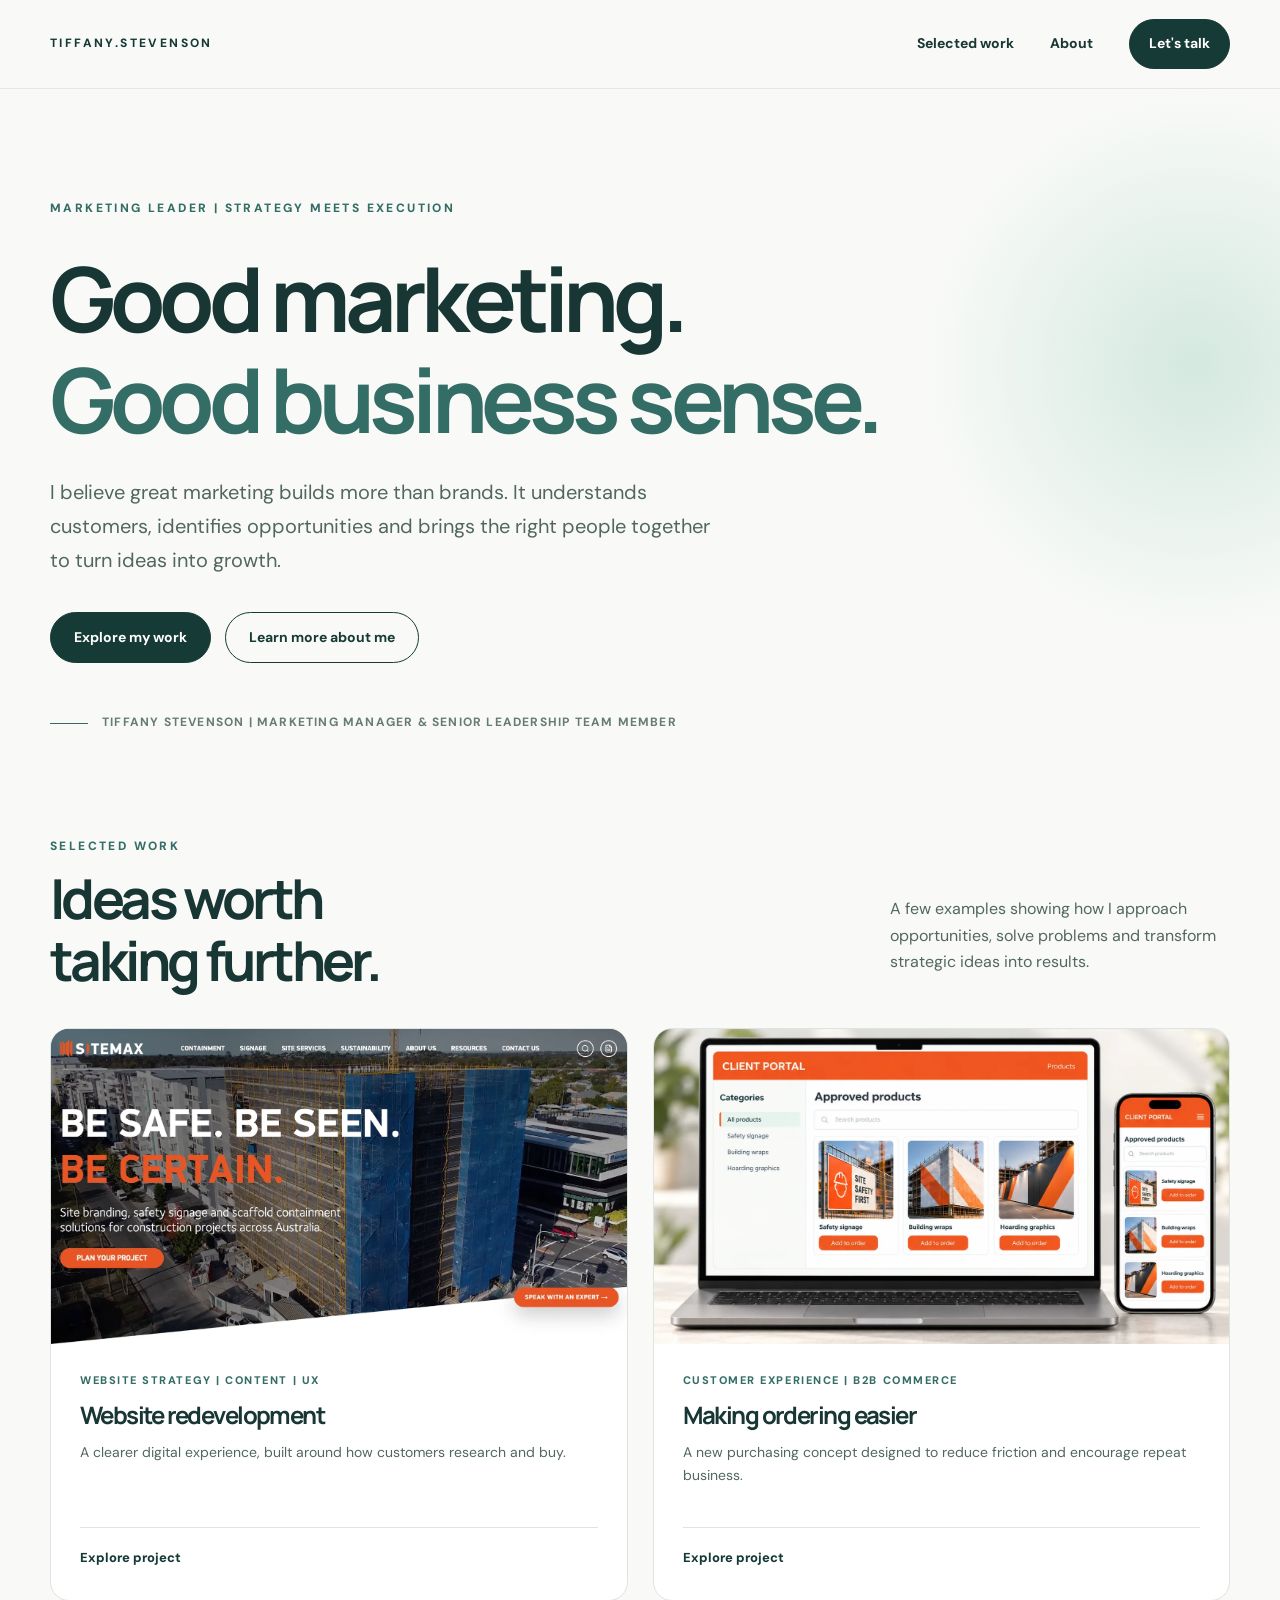
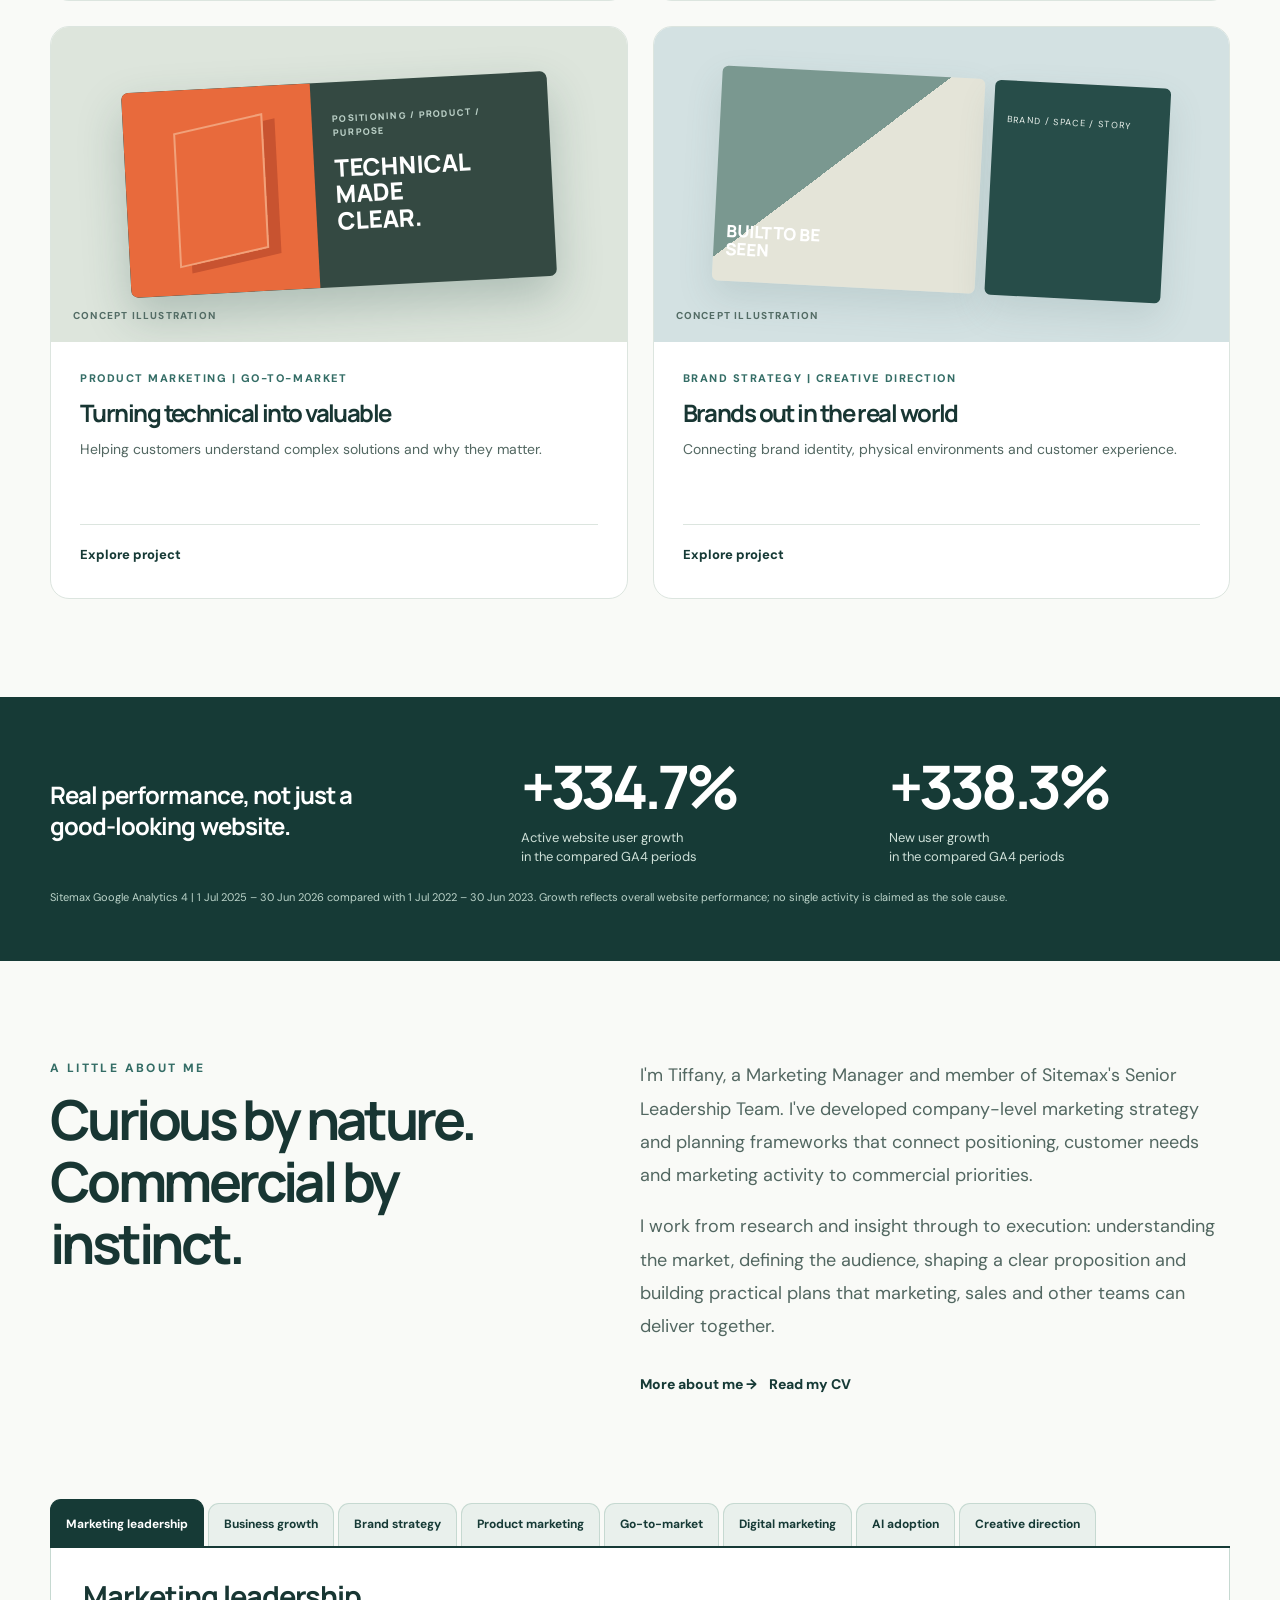
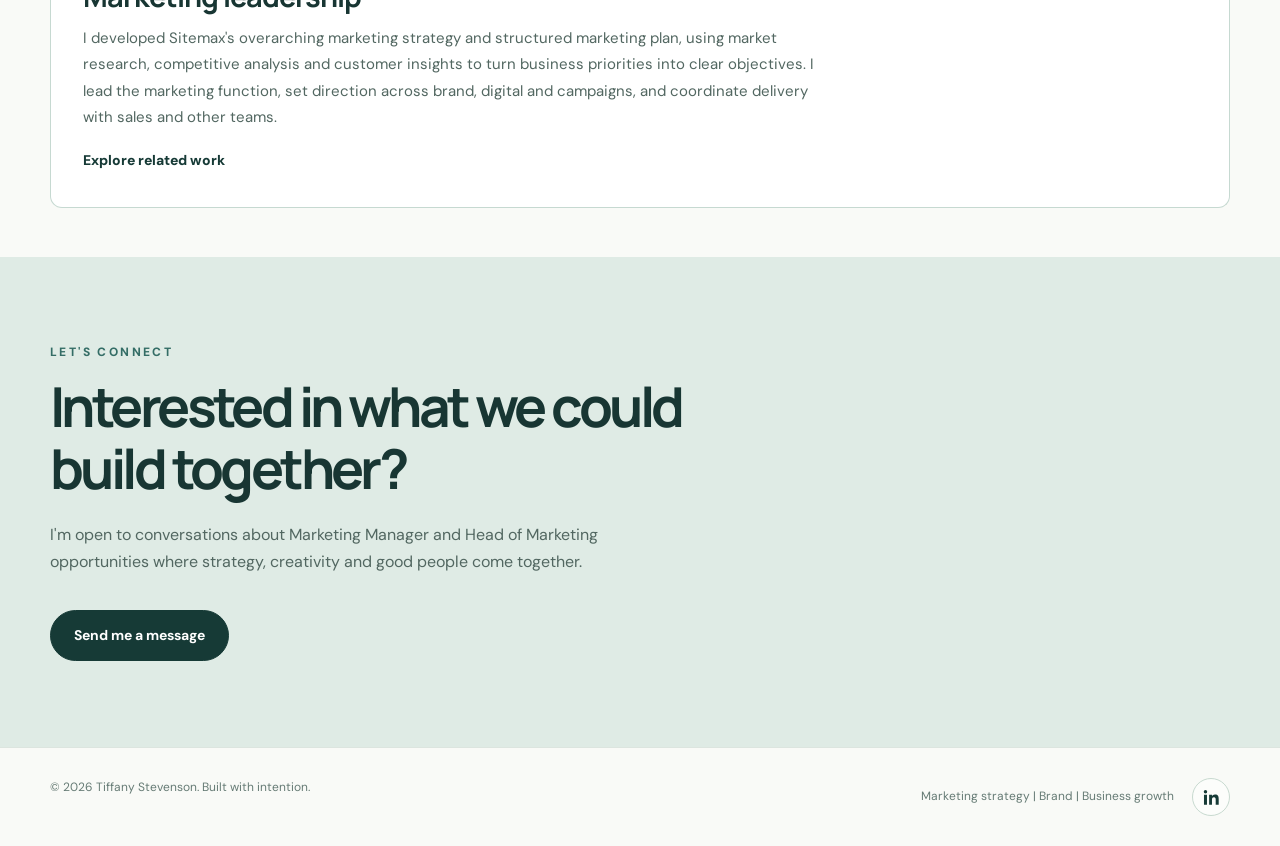
==== commit 7f445a35: "Change homepage CV button to Learn more about me" ====
--- a/index.html
+++ b/index.html
@@ -1,4 +1,4 @@
-<!DOCTYPE html><html lang="en-AU"><head><meta charset="UTF-8"><meta name="viewport" content="width=device-width,initial-scale=1"><meta name="theme-color" content="#f9faf7"><meta name="description" content="Tiffany Stevenson is an Australian marketing leader focused on brand strategy, commercial growth, digital marketing and creative direction."><title>Marketing leader & selected work | Tiffany Stevenson</title><link rel="stylesheet" href="styles.css?v=arch-short-tabs-20261010"></head><body><a class="skip" href="#main">Skip to content</a><header class="topbar"><nav class="nav wrap" aria-label="Main navigation"><a class="brand" href="index.html" aria-label="Tiffany Stevenson home">TIFFANY<span>.</span>STEVENSON</a><button class="mobile-toggle" aria-label="Toggle menu" aria-expanded="false" aria-controls="navlinks">☰</button><div class="links" id="navlinks"><a href="index.html#work">Selected work</a><a href="about.html">About</a><a class="navcta" href="contact.html">Let's talk</a></div></nav></header><main id="main"><section class="hero"><div class="wrap"><div class="eyebrow">Marketing leader | Strategy meets execution</div><h1>Good marketing.<br><em>Good business sense.</em></h1><p class="hero-copy">I believe great marketing builds more than brands. It understands customers, identifies opportunities and brings the right people together to turn ideas into growth.</p><div class="hero-actions"><a class="btn btn-primary" href="#work">Explore my work </a><a class="btn btn-secondary" href="assets/Tiffany_Stevenson_CV.pdf" target="_blank" rel="noopener">View my CV</a></div><div class="hero-note">Tiffany Stevenson | Marketing Manager & senior leadership team member</div></div></section>
+<!DOCTYPE html><html lang="en-AU"><head><meta charset="UTF-8"><meta name="viewport" content="width=device-width,initial-scale=1"><meta name="theme-color" content="#f9faf7"><meta name="description" content="Tiffany Stevenson is an Australian marketing leader focused on brand strategy, commercial growth, digital marketing and creative direction."><title>Marketing leader & selected work | Tiffany Stevenson</title><link rel="stylesheet" href="styles.css?v=arch-short-tabs-20261010"></head><body><a class="skip" href="#main">Skip to content</a><header class="topbar"><nav class="nav wrap" aria-label="Main navigation"><a class="brand" href="index.html" aria-label="Tiffany Stevenson home">TIFFANY<span>.</span>STEVENSON</a><button class="mobile-toggle" aria-label="Toggle menu" aria-expanded="false" aria-controls="navlinks">☰</button><div class="links" id="navlinks"><a href="index.html#work">Selected work</a><a href="about.html">About</a><a class="navcta" href="contact.html">Let's talk</a></div></nav></header><main id="main"><section class="hero"><div class="wrap"><div class="eyebrow">Marketing leader | Strategy meets execution</div><h1>Good marketing.<br><em>Good business sense.</em></h1><p class="hero-copy">I believe great marketing builds more than brands. It understands customers, identifies opportunities and brings the right people together to turn ideas into growth.</p><div class="hero-actions"><a class="btn btn-primary" href="#work">Explore my work </a><a class="btn btn-secondary" href="about.html">Learn more about me</a></div><div class="hero-note">Tiffany Stevenson | Marketing Manager & senior leadership team member</div></div></section>
 <section class="section" id="work" aria-labelledby="work-heading"><div class="wrap"><div class="section-header"><div><div class="eyebrow">Selected work</div><h2 id="work-heading">Ideas worth<br>taking further.</h2></div><p style="max-width:340px">A few examples showing how I approach opportunities, solve problems and transform strategic ideas into results.</p></div><div class="work-grid"><a class="work-card" href="website.html" aria-label="View Website redevelopment case study"><div class="visual is-website site-card-visual"><img class="sitemax-real-card-image" src="assets/Sitemax-website-sample.webp?v=restore-website-card-20261009" alt="Sitemax website homepage featuring the Be Safe. Be Seen. Be Certain. hero" loading="lazy"></div><div class="card-body"><div class="meta">Website strategy | Content | UX</div><h3>Website redevelopment</h3><p>A clearer digital experience, built around how customers research and buy.</p><div class="card-foot"><span>Explore project</span></div></div></a><a class="work-card" href="portal.html" aria-label="View Making ordering easier case study"><div class="visual is-portal portal-card-visual"><img src="assets/client_portal_product_mockup.webp" alt="Illustrative client portal ordering experience displayed on a laptop and phone" loading="lazy" decoding="async" width="1448" height="1086"></div><div class="card-body"><div class="meta">Customer experience | B2B commerce</div><h3>Making ordering easier</h3><p>A new purchasing concept designed to reduce friction and encourage repeat business.</p><div class="card-foot"><span>Explore project</span></div></div></a><a class="work-card" href="product.html" aria-label="View Turning technical into valuable case study"><div class="visual is-product"><div class="product-wrap"><div class="product-orange"><span></span></div><div class="product-detail"><small>POSITIONING / PRODUCT / PURPOSE</small>TECHNICAL<br>MADE<br>CLEAR.</div></div><span class="visual-tag">Concept illustration</span></div><div class="card-body"><div class="meta">Product marketing | Go-to-market</div><h3>Turning technical into valuable</h3><p>Helping customers understand complex solutions and why they matter.</p><div class="card-foot"><span>Explore project</span></div></div></a><a class="work-card" href="brand.html" aria-label="View Brands out in the real world case study"><div class="visual is-brand"><div class="brand-grid"><div></div><div></div></div><span class="visual-tag">Concept illustration</span></div><div class="card-body"><div class="meta">Brand strategy | Creative direction</div><h3>Brands out in the real world</h3><p>Connecting brand identity, physical environments and customer experience.</p><div class="card-foot"><span>Explore project</span></div></div></a></div></div></section>
 <section class="metrics" aria-labelledby="metrics-heading"><div class="wrap"><div class="metric-row"><div class="metric-intro" id="metrics-heading">Real performance, not just a good-looking website.</div><div><div class="metric-number">+334.7%</div><div class="metric-label">Active website user growth<br>in the compared GA4 periods</div></div><div><div class="metric-number">+338.3%</div><div class="metric-label">New user growth<br>in the compared GA4 periods</div></div></div><div class="metric-small">Sitemax Google Analytics 4 | 1 Jul 2025 – 30 Jun 2026 compared with 1 Jul 2022 – 30 Jun 2023. Growth reflects overall website performance; no single activity is claimed as the sole cause.</div></div></section>
 <section class="section" id="about" aria-labelledby="about-heading"><div class="wrap about-grid"><div><div class="eyebrow">A little about me</div><h2 id="about-heading">Curious by nature.<br>Commercial by instinct.</h2></div><div class="about-text"><p>I'm Tiffany, a Marketing Manager and member of Sitemax's Senior Leadership Team. I've developed company-level marketing strategy and planning frameworks that connect positioning, customer needs and marketing activity to commercial priorities.</p><p>I work from research and insight through to execution: understanding the market, defining the audience, shaping a clear proposition and building practical plans that marketing, sales and other teams can deliver together.</p><div style="margin-top:27px"><a class="text-link" href="about.html">More about me →</a> &nbsp; <a class="text-link" href="assets/Tiffany_Stevenson_CV.pdf" target="_blank" rel="noopener">Read my CV</a></div></div><div class="about-tabs-full"><div class="capability-tabs"><div class="cap-tablist" role="tablist" aria-label="Marketing capabilities"><button type="button" role="tab" id="cap-tab-0" aria-controls="cap-panel-0" aria-selected="true" tabindex="0" class="cap-tab is-active">Marketing leadership</button><button type="button" role="tab" id="cap-tab-1" aria-controls="cap-panel-1" aria-selected="false" tabindex="-1" class="cap-tab">Business growth</button><button type="button" role="tab" id="cap-tab-2" aria-controls="cap-panel-2" aria-selected="false" tabindex="-1" class="cap-tab">Brand strategy</button><button type="button" role="tab" id="cap-tab-3" aria-controls="cap-panel-3" aria-selected="false" tabindex="-1" class="cap-tab">Product marketing</button><button type="button" role="tab" id="cap-tab-4" aria-controls="cap-panel-4" aria-selected="false" tabindex="-1" class="cap-tab">Go-to-market</button><button type="button" role="tab" id="cap-tab-5" aria-controls="cap-panel-5" aria-selected="false" tabindex="-1" class="cap-tab">Digital marketing</button><button type="button" role="tab" id="cap-tab-6" aria-controls="cap-panel-6" aria-selected="false" tabindex="-1" class="cap-tab">AI adoption</button><button type="button" role="tab" id="cap-tab-7" aria-controls="cap-panel-7" aria-selected="false" tabindex="-1" class="cap-tab">Creative direction</button></div><div class="cap-panels"><div role="tabpanel" id="cap-panel-0" aria-labelledby="cap-tab-0" class="cap-panel" ><h3>Marketing leadership</h3><p>I developed Sitemax's overarching marketing strategy and structured marketing plan, using market research, competitive analysis and customer insights to turn business priorities into clear objectives. I lead the marketing function, set direction across brand, digital and campaigns, and coordinate delivery with sales and other teams.</p><a class="text-link" href="about.html">Explore related work</a></div><div role="tabpanel" id="cap-panel-1" aria-labelledby="cap-tab-1" class="cap-panel" hidden><h3>Business growth</h3><p>I approach growth across the customer journey, from building awareness and credibility to making it easier to enquire, order and return. I connect digital experience, relevant content and sales support to measurable customer actions. The website case study records 334.7% growth in active users and 338.3% in new users across its reporting periods; those are overall site figures, not results attributed solely to my initiatives.</p><a class="text-link" href="website.html">Explore related work</a></div><div role="tabpanel" id="cap-panel-2" aria-labelledby="cap-tab-2" class="cap-panel" hidden><h3>Brand strategy</h3><p>I've led Sitemax's brand positioning and messaging, bringing its value proposition into a consistent visual and verbal identity across the website, product communications and sales materials. My approach starts with customer needs and genuine points of difference, then turns that thinking into a brand people can recognise and understand.</p><a class="text-link" href="brand.html">Explore related work</a></div><div role="tabpanel" id="cap-panel-3" aria-labelledby="cap-tab-3" class="cap-panel" hidden><h3>Product marketing</h3><p>I translate technical product specifications, test evidence and compliance information into clear customer benefits. For the construction industry, this means building practical product guides, value propositions and campaign materials around real on-site requirements.</p><a class="text-link" href="product.html">Explore related work</a></div><div role="tabpanel" id="cap-panel-4" aria-labelledby="cap-tab-4" class="cap-panel" hidden><h3>Go-to-market</h3><p>I developed a structured annual marketing framework and quarterly campaign plans that connect business objectives with defined audiences, customer insights, key messages and content pillars. I map activity across advertising, email, social, website content and sales outreach, then align teams around the campaign calendar and measures of success.</p><a class="text-link" href="product.html">Explore related work</a></div><div role="tabpanel" id="cap-panel-5" aria-labelledby="cap-tab-5" class="cap-panel" hidden><h3>Digital marketing</h3><p>I led the customer journey, content structure, SEO and AEO improvements for Sitemax’s website redevelopment, working with external developers to deliver the live experience. I also implemented website security and anti-spam measures to improve enquiry quality.</p><a class="text-link" href="website.html">Explore related work</a></div><div role="tabpanel" id="cap-panel-6" aria-labelledby="cap-tab-6" class="cap-panel" hidden><h3>AI adoption</h3><p>I look for practical uses of AI that make marketing work more efficient while protecting accuracy and brand consistency. This includes exploring repeatable workflows and advocating clear templates, review steps and reliable source information for sales and marketing content.</p><a class="text-link" href="about.html">Explore related work</a></div><div role="tabpanel" id="cap-panel-7" aria-labelledby="cap-tab-7" class="cap-panel" hidden><h3>Creative direction</h3><p>I lead creative direction for Sitemax, translating our brand strategy into consistent, purposeful work across campaigns, website content, product guides, sales collateral and digital channels. I develop the concepts, messaging and creative briefs, then work with designers, developers and production partners to deliver materials that communicate our value clearly and support the business’s commercial goals.</p><a class="text-link" href="brand.html">Explore related work</a></div></div></div></div></div></section>
--- a/styles.css
+++ b/styles.css
@@ -444,3 +444,13 @@
 .about-profile-page .about-hero-band+.wrap .about-profile-intro{margin-top:72px}
 @media(max-width:900px){.about-profile-page .about-hero-band .about-hero{column-gap:7%}.about-profile-page .about-hero-band .about-portrait img{min-height:300px;aspect-ratio:1.35/1}}
 @media(max-width:650px){.about-profile-page .about-hero-band .about-hero{grid-template-columns:1fr;gap:0}.about-profile-page .about-hero-band .about-hero-copy{order:1;padding:36px 0 28px}.about-profile-page .about-hero-band .about-portrait{order:2;align-self:auto;margin-left:-40px;width:calc(100% + 40px);border-radius:0 160px 160px 0}.about-profile-page .about-hero-band .about-portrait img{height:auto;min-height:0;aspect-ratio:1.42/1;object-position:center bottom}.about-profile-page .about-hero-band+.wrap .about-profile-intro{margin-top:54px}}
+
+/* Narrow left-bleed portrait arch, with image anchored at left so cropping is on the right */
+.about-profile-page .about-hero-band .about-hero{grid-template-columns:minmax(0,.68fr) minmax(0,1.32fr);column-gap:11%}
+.about-profile-page .about-hero-band .about-portrait img{object-position:left bottom}
+@media(max-width:900px){.about-profile-page .about-hero-band .about-hero{grid-template-columns:minmax(0,.72fr) minmax(0,1.28fr);column-gap:7%}}
+@media(max-width:650px){.about-profile-page .about-hero-band .about-hero{grid-template-columns:1fr}.about-profile-page .about-hero-band .about-portrait{width:calc(88% + 40px)}.about-profile-page .about-hero-band .about-portrait img{object-position:left bottom}}
+
+/* Clear separation between How I Work and Experience and Credentials */
+.about-profile-page .about-work-wrap{padding-bottom:125px}
+@media(max-width:700px){.about-profile-page .about-work-wrap{padding-bottom:85px}}
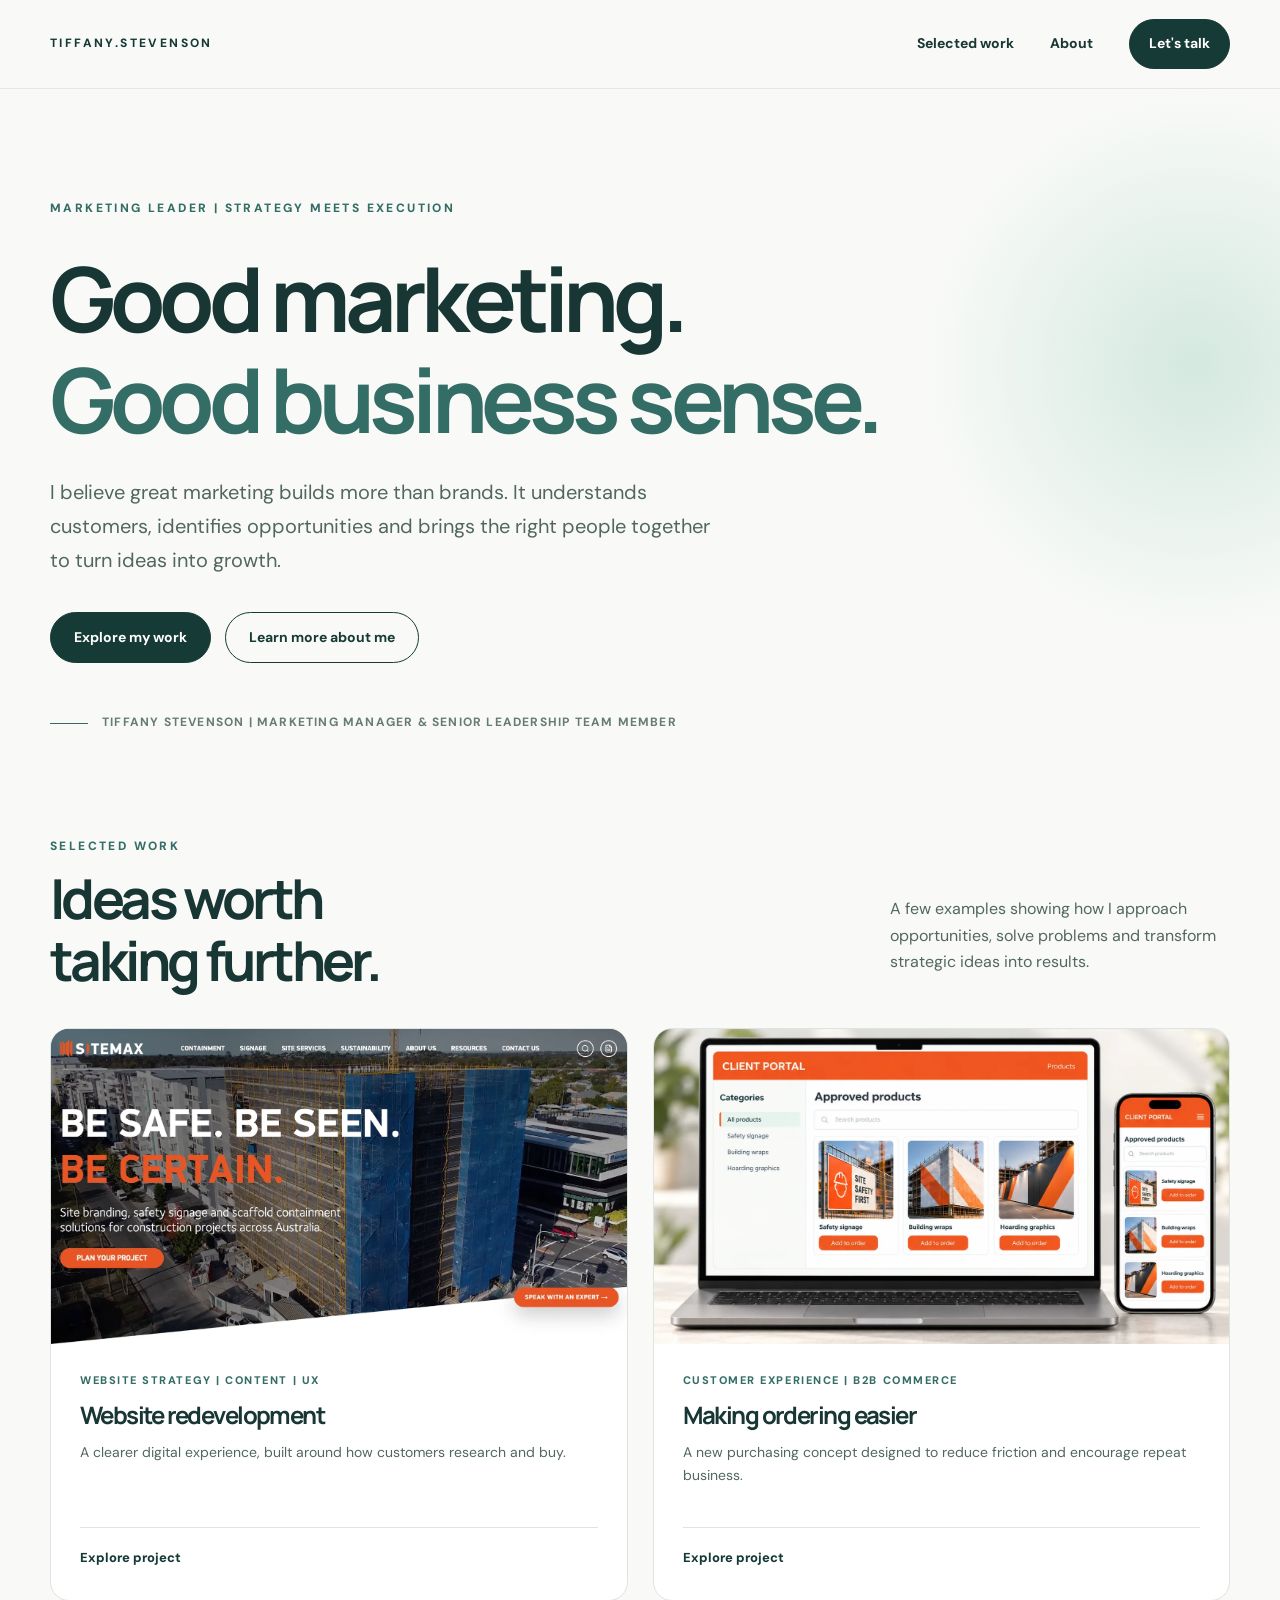
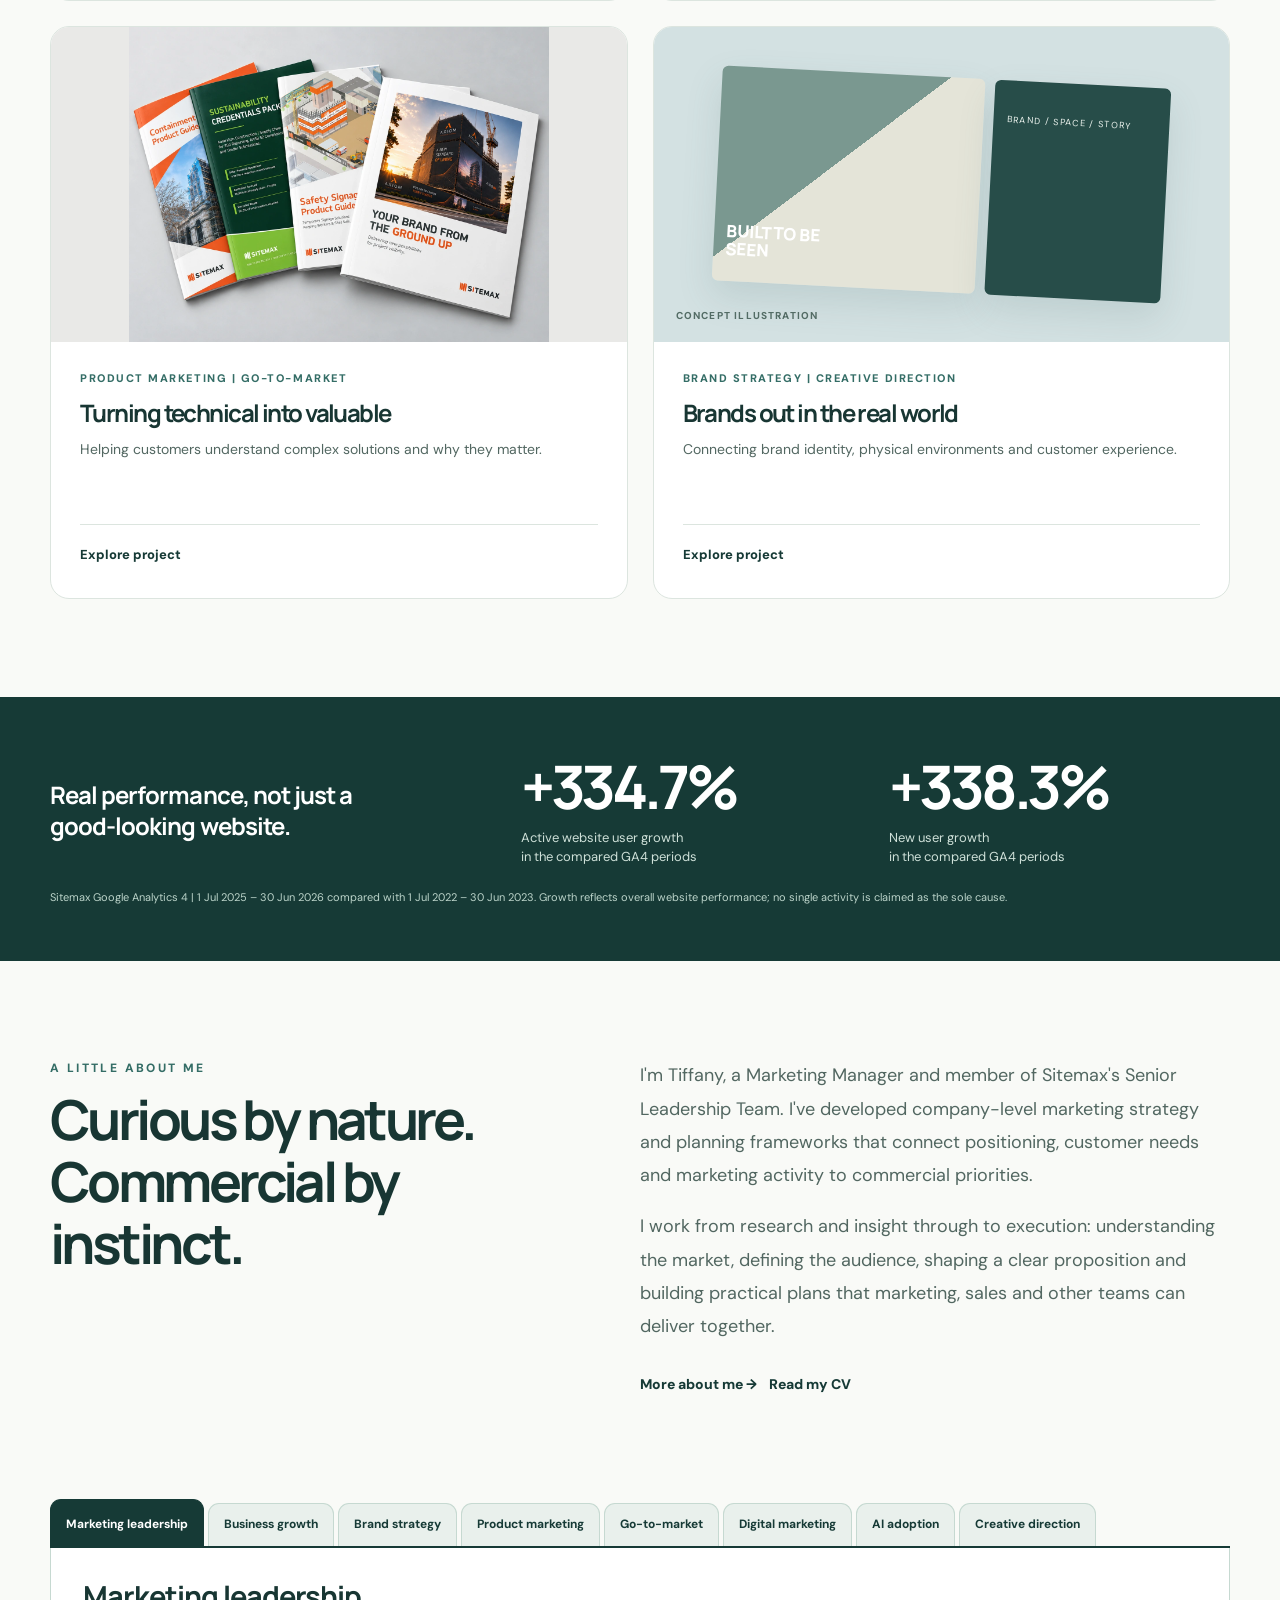
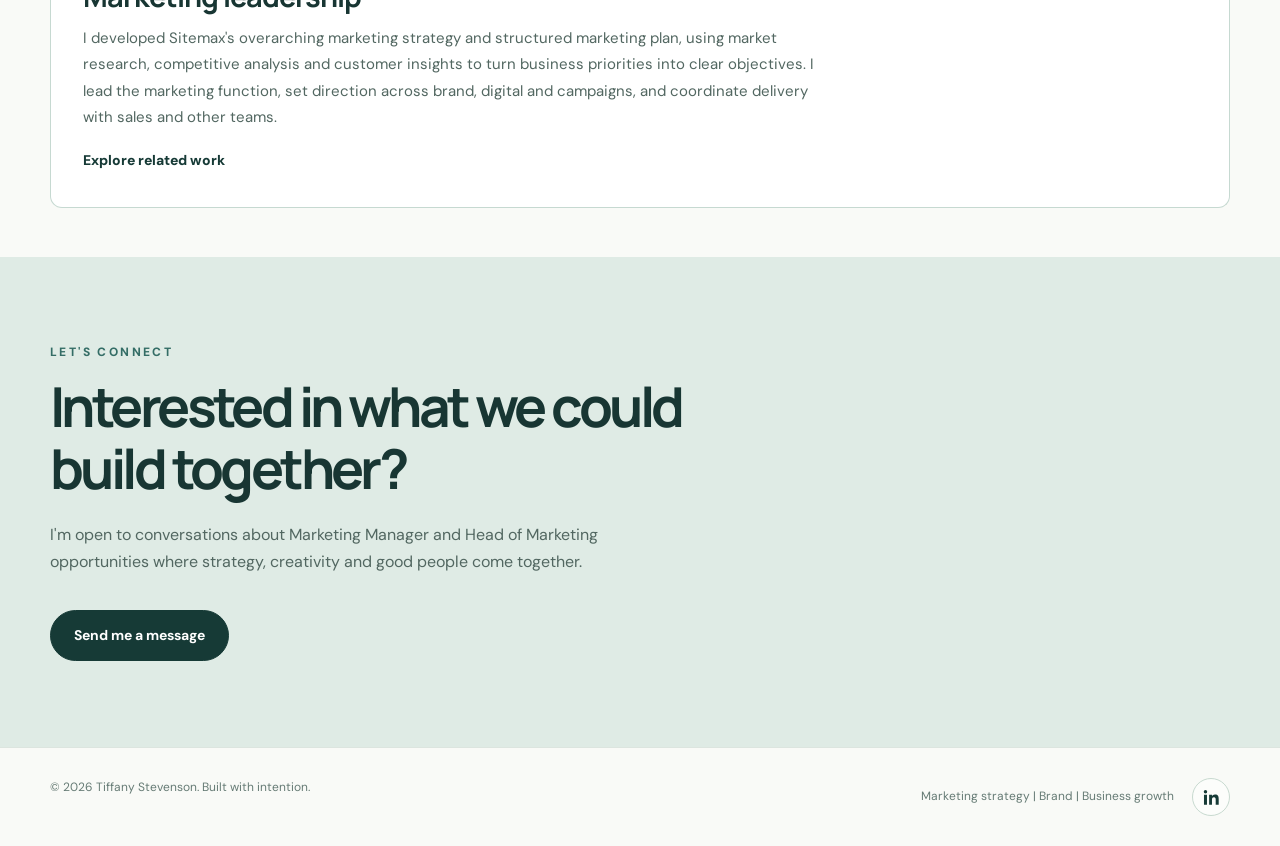
==== commit 98da8f98: "Feature Sitemax document collection on product marketing card" ====
--- a/index.html
+++ b/index.html
@@ -1,5 +1,5 @@
-<!DOCTYPE html><html lang="en-AU"><head><meta charset="UTF-8"><meta name="viewport" content="width=device-width,initial-scale=1"><meta name="theme-color" content="#f9faf7"><meta name="description" content="Tiffany Stevenson is an Australian marketing leader focused on brand strategy, commercial growth, digital marketing and creative direction."><title>Marketing leader & selected work | Tiffany Stevenson</title><link rel="stylesheet" href="styles.css?v=arch-short-tabs-20261010"></head><body><a class="skip" href="#main">Skip to content</a><header class="topbar"><nav class="nav wrap" aria-label="Main navigation"><a class="brand" href="index.html" aria-label="Tiffany Stevenson home">TIFFANY<span>.</span>STEVENSON</a><button class="mobile-toggle" aria-label="Toggle menu" aria-expanded="false" aria-controls="navlinks">☰</button><div class="links" id="navlinks"><a href="index.html#work">Selected work</a><a href="about.html">About</a><a class="navcta" href="contact.html">Let's talk</a></div></nav></header><main id="main"><section class="hero"><div class="wrap"><div class="eyebrow">Marketing leader | Strategy meets execution</div><h1>Good marketing.<br><em>Good business sense.</em></h1><p class="hero-copy">I believe great marketing builds more than brands. It understands customers, identifies opportunities and brings the right people together to turn ideas into growth.</p><div class="hero-actions"><a class="btn btn-primary" href="#work">Explore my work </a><a class="btn btn-secondary" href="about.html">Learn more about me</a></div><div class="hero-note">Tiffany Stevenson | Marketing Manager & senior leadership team member</div></div></section>
-<section class="section" id="work" aria-labelledby="work-heading"><div class="wrap"><div class="section-header"><div><div class="eyebrow">Selected work</div><h2 id="work-heading">Ideas worth<br>taking further.</h2></div><p style="max-width:340px">A few examples showing how I approach opportunities, solve problems and transform strategic ideas into results.</p></div><div class="work-grid"><a class="work-card" href="website.html" aria-label="View Website redevelopment case study"><div class="visual is-website site-card-visual"><img class="sitemax-real-card-image" src="assets/Sitemax-website-sample.webp?v=restore-website-card-20261009" alt="Sitemax website homepage featuring the Be Safe. Be Seen. Be Certain. hero" loading="lazy"></div><div class="card-body"><div class="meta">Website strategy | Content | UX</div><h3>Website redevelopment</h3><p>A clearer digital experience, built around how customers research and buy.</p><div class="card-foot"><span>Explore project</span></div></div></a><a class="work-card" href="portal.html" aria-label="View Making ordering easier case study"><div class="visual is-portal portal-card-visual"><img src="assets/client_portal_product_mockup.webp" alt="Illustrative client portal ordering experience displayed on a laptop and phone" loading="lazy" decoding="async" width="1448" height="1086"></div><div class="card-body"><div class="meta">Customer experience | B2B commerce</div><h3>Making ordering easier</h3><p>A new purchasing concept designed to reduce friction and encourage repeat business.</p><div class="card-foot"><span>Explore project</span></div></div></a><a class="work-card" href="product.html" aria-label="View Turning technical into valuable case study"><div class="visual is-product"><div class="product-wrap"><div class="product-orange"><span></span></div><div class="product-detail"><small>POSITIONING / PRODUCT / PURPOSE</small>TECHNICAL<br>MADE<br>CLEAR.</div></div><span class="visual-tag">Concept illustration</span></div><div class="card-body"><div class="meta">Product marketing | Go-to-market</div><h3>Turning technical into valuable</h3><p>Helping customers understand complex solutions and why they matter.</p><div class="card-foot"><span>Explore project</span></div></div></a><a class="work-card" href="brand.html" aria-label="View Brands out in the real world case study"><div class="visual is-brand"><div class="brand-grid"><div></div><div></div></div><span class="visual-tag">Concept illustration</span></div><div class="card-body"><div class="meta">Brand strategy | Creative direction</div><h3>Brands out in the real world</h3><p>Connecting brand identity, physical environments and customer experience.</p><div class="card-foot"><span>Explore project</span></div></div></a></div></div></section>
+<!DOCTYPE html><html lang="en-AU"><head><meta charset="UTF-8"><meta name="viewport" content="width=device-width,initial-scale=1"><meta name="theme-color" content="#f9faf7"><meta name="description" content="Tiffany Stevenson is an Australian marketing leader focused on brand strategy, commercial growth, digital marketing and creative direction."><title>Marketing leader & selected work | Tiffany Stevenson</title><link rel="stylesheet" href="styles.css?v=real-product-guides-20261010"></head><body><a class="skip" href="#main">Skip to content</a><header class="topbar"><nav class="nav wrap" aria-label="Main navigation"><a class="brand" href="index.html" aria-label="Tiffany Stevenson home">TIFFANY<span>.</span>STEVENSON</a><button class="mobile-toggle" aria-label="Toggle menu" aria-expanded="false" aria-controls="navlinks">☰</button><div class="links" id="navlinks"><a href="index.html#work">Selected work</a><a href="about.html">About</a><a class="navcta" href="contact.html">Let's talk</a></div></nav></header><main id="main"><section class="hero"><div class="wrap"><div class="eyebrow">Marketing leader | Strategy meets execution</div><h1>Good marketing.<br><em>Good business sense.</em></h1><p class="hero-copy">I believe great marketing builds more than brands. It understands customers, identifies opportunities and brings the right people together to turn ideas into growth.</p><div class="hero-actions"><a class="btn btn-primary" href="#work">Explore my work </a><a class="btn btn-secondary" href="about.html">Learn more about me</a></div><div class="hero-note">Tiffany Stevenson | Marketing Manager & senior leadership team member</div></div></section>
+<section class="section" id="work" aria-labelledby="work-heading"><div class="wrap"><div class="section-header"><div><div class="eyebrow">Selected work</div><h2 id="work-heading">Ideas worth<br>taking further.</h2></div><p style="max-width:340px">A few examples showing how I approach opportunities, solve problems and transform strategic ideas into results.</p></div><div class="work-grid"><a class="work-card" href="website.html" aria-label="View Website redevelopment case study"><div class="visual is-website site-card-visual"><img class="sitemax-real-card-image" src="assets/Sitemax-website-sample.webp?v=restore-website-card-20261009" alt="Sitemax website homepage featuring the Be Safe. Be Seen. Be Certain. hero" loading="lazy"></div><div class="card-body"><div class="meta">Website strategy | Content | UX</div><h3>Website redevelopment</h3><p>A clearer digital experience, built around how customers research and buy.</p><div class="card-foot"><span>Explore project</span></div></div></a><a class="work-card" href="portal.html" aria-label="View Making ordering easier case study"><div class="visual is-portal portal-card-visual"><img src="assets/client_portal_product_mockup.webp" alt="Illustrative client portal ordering experience displayed on a laptop and phone" loading="lazy" decoding="async" width="1448" height="1086"></div><div class="card-body"><div class="meta">Customer experience | B2B commerce</div><h3>Making ordering easier</h3><p>A new purchasing concept designed to reduce friction and encourage repeat business.</p><div class="card-foot"><span>Explore project</span></div></div></a><a class="work-card" href="product.html" aria-label="View Turning technical into valuable case study"><div class="visual is-product product-guides-visual"><img src="assets/professional_sitemax_brochure_collection.webp" alt="Sitemax product guides, sustainability credentials and construction branding brochures displayed as printed documents" loading="lazy" decoding="async" width="1408" height="1024"></div><div class="card-body"><div class="meta">Product marketing | Go-to-market</div><h3>Turning technical into valuable</h3><p>Helping customers understand complex solutions and why they matter.</p><div class="card-foot"><span>Explore project</span></div></div></a><a class="work-card" href="brand.html" aria-label="View Brands out in the real world case study"><div class="visual is-brand"><div class="brand-grid"><div></div><div></div></div><span class="visual-tag">Concept illustration</span></div><div class="card-body"><div class="meta">Brand strategy | Creative direction</div><h3>Brands out in the real world</h3><p>Connecting brand identity, physical environments and customer experience.</p><div class="card-foot"><span>Explore project</span></div></div></a></div></div></section>
 <section class="metrics" aria-labelledby="metrics-heading"><div class="wrap"><div class="metric-row"><div class="metric-intro" id="metrics-heading">Real performance, not just a good-looking website.</div><div><div class="metric-number">+334.7%</div><div class="metric-label">Active website user growth<br>in the compared GA4 periods</div></div><div><div class="metric-number">+338.3%</div><div class="metric-label">New user growth<br>in the compared GA4 periods</div></div></div><div class="metric-small">Sitemax Google Analytics 4 | 1 Jul 2025 – 30 Jun 2026 compared with 1 Jul 2022 – 30 Jun 2023. Growth reflects overall website performance; no single activity is claimed as the sole cause.</div></div></section>
 <section class="section" id="about" aria-labelledby="about-heading"><div class="wrap about-grid"><div><div class="eyebrow">A little about me</div><h2 id="about-heading">Curious by nature.<br>Commercial by instinct.</h2></div><div class="about-text"><p>I'm Tiffany, a Marketing Manager and member of Sitemax's Senior Leadership Team. I've developed company-level marketing strategy and planning frameworks that connect positioning, customer needs and marketing activity to commercial priorities.</p><p>I work from research and insight through to execution: understanding the market, defining the audience, shaping a clear proposition and building practical plans that marketing, sales and other teams can deliver together.</p><div style="margin-top:27px"><a class="text-link" href="about.html">More about me →</a> &nbsp; <a class="text-link" href="assets/Tiffany_Stevenson_CV.pdf" target="_blank" rel="noopener">Read my CV</a></div></div><div class="about-tabs-full"><div class="capability-tabs"><div class="cap-tablist" role="tablist" aria-label="Marketing capabilities"><button type="button" role="tab" id="cap-tab-0" aria-controls="cap-panel-0" aria-selected="true" tabindex="0" class="cap-tab is-active">Marketing leadership</button><button type="button" role="tab" id="cap-tab-1" aria-controls="cap-panel-1" aria-selected="false" tabindex="-1" class="cap-tab">Business growth</button><button type="button" role="tab" id="cap-tab-2" aria-controls="cap-panel-2" aria-selected="false" tabindex="-1" class="cap-tab">Brand strategy</button><button type="button" role="tab" id="cap-tab-3" aria-controls="cap-panel-3" aria-selected="false" tabindex="-1" class="cap-tab">Product marketing</button><button type="button" role="tab" id="cap-tab-4" aria-controls="cap-panel-4" aria-selected="false" tabindex="-1" class="cap-tab">Go-to-market</button><button type="button" role="tab" id="cap-tab-5" aria-controls="cap-panel-5" aria-selected="false" tabindex="-1" class="cap-tab">Digital marketing</button><button type="button" role="tab" id="cap-tab-6" aria-controls="cap-panel-6" aria-selected="false" tabindex="-1" class="cap-tab">AI adoption</button><button type="button" role="tab" id="cap-tab-7" aria-controls="cap-panel-7" aria-selected="false" tabindex="-1" class="cap-tab">Creative direction</button></div><div class="cap-panels"><div role="tabpanel" id="cap-panel-0" aria-labelledby="cap-tab-0" class="cap-panel" ><h3>Marketing leadership</h3><p>I developed Sitemax's overarching marketing strategy and structured marketing plan, using market research, competitive analysis and customer insights to turn business priorities into clear objectives. I lead the marketing function, set direction across brand, digital and campaigns, and coordinate delivery with sales and other teams.</p><a class="text-link" href="about.html">Explore related work</a></div><div role="tabpanel" id="cap-panel-1" aria-labelledby="cap-tab-1" class="cap-panel" hidden><h3>Business growth</h3><p>I approach growth across the customer journey, from building awareness and credibility to making it easier to enquire, order and return. I connect digital experience, relevant content and sales support to measurable customer actions. The website case study records 334.7% growth in active users and 338.3% in new users across its reporting periods; those are overall site figures, not results attributed solely to my initiatives.</p><a class="text-link" href="website.html">Explore related work</a></div><div role="tabpanel" id="cap-panel-2" aria-labelledby="cap-tab-2" class="cap-panel" hidden><h3>Brand strategy</h3><p>I've led Sitemax's brand positioning and messaging, bringing its value proposition into a consistent visual and verbal identity across the website, product communications and sales materials. My approach starts with customer needs and genuine points of difference, then turns that thinking into a brand people can recognise and understand.</p><a class="text-link" href="brand.html">Explore related work</a></div><div role="tabpanel" id="cap-panel-3" aria-labelledby="cap-tab-3" class="cap-panel" hidden><h3>Product marketing</h3><p>I translate technical product specifications, test evidence and compliance information into clear customer benefits. For the construction industry, this means building practical product guides, value propositions and campaign materials around real on-site requirements.</p><a class="text-link" href="product.html">Explore related work</a></div><div role="tabpanel" id="cap-panel-4" aria-labelledby="cap-tab-4" class="cap-panel" hidden><h3>Go-to-market</h3><p>I developed a structured annual marketing framework and quarterly campaign plans that connect business objectives with defined audiences, customer insights, key messages and content pillars. I map activity across advertising, email, social, website content and sales outreach, then align teams around the campaign calendar and measures of success.</p><a class="text-link" href="product.html">Explore related work</a></div><div role="tabpanel" id="cap-panel-5" aria-labelledby="cap-tab-5" class="cap-panel" hidden><h3>Digital marketing</h3><p>I led the customer journey, content structure, SEO and AEO improvements for Sitemax’s website redevelopment, working with external developers to deliver the live experience. I also implemented website security and anti-spam measures to improve enquiry quality.</p><a class="text-link" href="website.html">Explore related work</a></div><div role="tabpanel" id="cap-panel-6" aria-labelledby="cap-tab-6" class="cap-panel" hidden><h3>AI adoption</h3><p>I look for practical uses of AI that make marketing work more efficient while protecting accuracy and brand consistency. This includes exploring repeatable workflows and advocating clear templates, review steps and reliable source information for sales and marketing content.</p><a class="text-link" href="about.html">Explore related work</a></div><div role="tabpanel" id="cap-panel-7" aria-labelledby="cap-tab-7" class="cap-panel" hidden><h3>Creative direction</h3><p>I lead creative direction for Sitemax, translating our brand strategy into consistent, purposeful work across campaigns, website content, product guides, sales collateral and digital channels. I develop the concepts, messaging and creative briefs, then work with designers, developers and production partners to deliver materials that communicate our value clearly and support the business’s commercial goals.</p><a class="text-link" href="brand.html">Explore related work</a></div></div></div></div></div></section>
 <section class="contact" id="contact" aria-labelledby="contact-heading"><div class="wrap"><div class="eyebrow">Let's connect</div><h2 id="contact-heading">Interested in what we could build together?</h2><p>I'm open to conversations about Marketing Manager and Head of Marketing opportunities where strategy, creativity and good people come together.</p><div class="hero-actions"><a class="btn btn-primary" href="contact.html">Send me a message</a></div></div></section></main><footer class="footer"><div class="wrap"><span>© <span data-year>2026</span> Tiffany Stevenson. Built with intention.</span><div class="footer-right"><span>Marketing strategy | Brand | Business growth</span><a class="linkedin-link" href="https://www.linkedin.com/in/tiffanymstevenson/" target="_blank" rel="noopener noreferrer" aria-label="Tiffany Stevenson on LinkedIn" title="LinkedIn"><svg viewBox="0 0 24 24" width="19" height="19" fill="currentColor" aria-hidden="true" focusable="false"><path d="M2.5 8.5h3.8V21H2.5zM4.4 2.4a2.2 2.2 0 1 0 0 4.4 2.2 2.2 0 0 0 0-4.4zM9 8.5h3.6v1.7h.1c.5-1 1.8-2 3.7-2 4 0 4.7 2.6 4.7 6V21h-3.8v-6c0-1.5 0-3.4-2.2-3.4s-2.5 1.7-2.5 3.3V21H9z"/></svg></a></div></div></footer><script src="script.js" defer></script><script>(function(){const group=document.querySelector('.capability-tabs');if(!group)return;const tabs=[...group.querySelectorAll('[role="tab"]')];function activate(index,focus){tabs.forEach((tab,i)=>{const selected=i===index;tab.setAttribute('aria-selected',String(selected));tab.tabIndex=selected?0:-1;tab.classList.toggle('is-active',selected);document.getElementById(tab.getAttribute('aria-controls')).hidden=!selected});if(focus)tabs[index].focus()}tabs.forEach((tab,index)=>{tab.addEventListener('click',()=>activate(index,false));tab.addEventListener('keydown',e=>{let next=index;if(e.key==='ArrowRight')next=(index+1)%tabs.length;else if(e.key==='ArrowLeft')next=(index-1+tabs.length)%tabs.length;else if(e.key==='Home')next=0;else if(e.key==='End')next=tabs.length-1;else return;e.preventDefault();activate(next,true)})})})();</script></body></html>
--- a/styles.css
+++ b/styles.css
@@ -454,3 +454,111 @@
 /* Clear separation between How I Work and Experience and Credentials */
 .about-profile-page .about-work-wrap{padding-bottom:125px}
 @media(max-width:700px){.about-profile-page .about-work-wrap{padding-bottom:85px}}
+
+/* Align About hero copy with right column of How I Work below */
+@media(min-width:651px){
+  .about-profile-page .about-hero-band .about-hero{
+    grid-template-columns:minmax(0,.68fr) minmax(0,1.32fr);
+    column-gap:21%;
+  }
+}
+
+/* Keep the back link close to the About hero */
+.about-profile-page .about-back-wrap{padding-top:22px;padding-bottom:18px}
+
+/* Balance vertical space around How I Work */
+.about-profile-page .about-work-wrap{padding-bottom:72px}
+@media(max-width:700px){.about-profile-page .about-work-wrap{padding-bottom:54px}}
+
+/* Taller About hero, with the existing portrait filling the full section height */
+@media(min-width:901px){
+  .about-profile-page .about-hero-band .about-hero{min-height:590px}
+  .about-profile-page .about-hero-band .about-portrait{height:590px}
+  .about-profile-page .about-hero-band .about-portrait img{height:100%;min-height:0;aspect-ratio:auto;object-fit:cover;object-position:left bottom}
+}
+@media(min-width:651px) and (max-width:900px){
+  .about-profile-page .about-hero-band .about-hero{min-height:490px}
+  .about-profile-page .about-hero-band .about-portrait{height:490px}
+  .about-profile-page .about-hero-band .about-portrait img{height:100%;min-height:0;aspect-ratio:auto;object-fit:cover;object-position:left bottom}
+}
+
+/* Continuous half-oval edge: no vertical flat segment on the right */
+.about-profile-page .about-hero-band .about-portrait{overflow:hidden;border-radius:0 9999px 9999px 0}
+.about-profile-page .about-hero-band .about-portrait img{border-radius:0}
+@media(max-width:650px){.about-profile-page .about-hero-band .about-portrait{border-radius:0 9999px 9999px 0}}
+
+/* Tablet: give copy room and keep the portrait subject inside the arch */
+@media(min-width:651px) and (max-width:1100px){
+  .about-profile-page .about-hero-band .about-hero{
+    grid-template-columns:minmax(0,42%) minmax(0,58%);
+    column-gap:0;
+    min-height:520px;
+  }
+  .about-profile-page .about-hero-band .about-portrait{
+    height:520px;
+    width:calc(100% + max(40px,(100vw - 1180px)/2));
+    margin-left:calc(-1 * max(40px,(100vw - 1180px)/2));
+    border-radius:0 9999px 9999px 0;
+  }
+  .about-profile-page .about-hero-band .about-portrait img{
+    height:100%;min-height:0;aspect-ratio:auto;
+    object-fit:cover;object-position:43% bottom;
+  }
+  .about-profile-page .about-hero-band .about-hero-copy{
+    min-width:0;padding:32px 0 32px clamp(30px,5vw,64px);
+  }
+  .about-profile-page .about-hero-band .about-hero-copy h1{
+    font-size:clamp(33px,4.6vw,52px);line-height:1.13;
+  }
+  .about-profile-page .about-hero-band .about-hero-copy .lead{
+    font-size:clamp(17px,2.2vw,22px);line-height:1.6;
+  }
+}
+
+/* Widen the right-hand half-oval itself, keeping a full smooth curve */
+@media(min-width:1101px){
+  .about-profile-page .about-hero-band .about-portrait{
+    width:calc(100% + max(40px,(100vw - 1180px)/2) + 90px);
+    border-radius:0 50% 50% 0 / 0 50% 50% 0;
+  }
+}
+@media(min-width:651px) and (max-width:1100px){
+  .about-profile-page .about-hero-band .about-hero{
+    grid-template-columns:minmax(0,49%) minmax(0,51%);
+  }
+  .about-profile-page .about-hero-band .about-portrait{
+    width:calc(100% + max(40px,(100vw - 1180px)/2));
+    border-radius:0 50% 50% 0 / 0 50% 50% 0;
+  }
+  .about-profile-page .about-hero-band .about-hero-copy{
+    padding-left:clamp(28px,3vw,46px);
+  }
+}
+@media(max-width:650px){
+  .about-profile-page .about-hero-band .about-portrait{
+    width:calc(100% + 40px);
+    border-radius:0 50% 50% 0 / 0 50% 50% 0;
+  }
+}
+
+/* Tighter gap between back link and dark green About hero */
+.about-profile-page .about-back-wrap{padding-bottom:6px}
+
+/* Selected work cards: preserve image proportions and visual height on tablets */
+@media(min-width:701px) and (max-width:1100px){
+  #work .work-grid{grid-template-columns:repeat(2,minmax(0,1fr));gap:22px}
+  #work .work-card .visual{height:auto;min-height:310px;aspect-ratio:4/3}
+  #work .work-card .site-card-visual{background-image:none}
+  #work .work-card .site-card-visual>.sitemax-real-card-image{
+    width:100%;height:100%;object-fit:contain;object-position:center;
+  }
+  #work .work-card .portal-card-visual img{width:100%;height:100%;object-fit:contain;object-position:center}
+}
+
+/* Real Sitemax collateral on the homepage and product marketing project */
+#work .product-guides-visual{padding:0;background:#e9e9e7;overflow:hidden}
+#work .product-guides-visual img{display:block;width:100%;height:100%;object-fit:contain;object-position:center}
+.product-guides-feature{margin:0 0 58px;background:#e9e9e7;border-radius:var(--radius);overflow:hidden}
+.product-guides-feature img{display:block;width:100%;height:auto}
+.product-guides-feature figcaption{padding:12px 20px 16px;color:var(--muted);font-size:13px;background:var(--white)}
+@media(min-width:701px) and (max-width:1100px){#work .product-guides-visual img{object-fit:contain}}
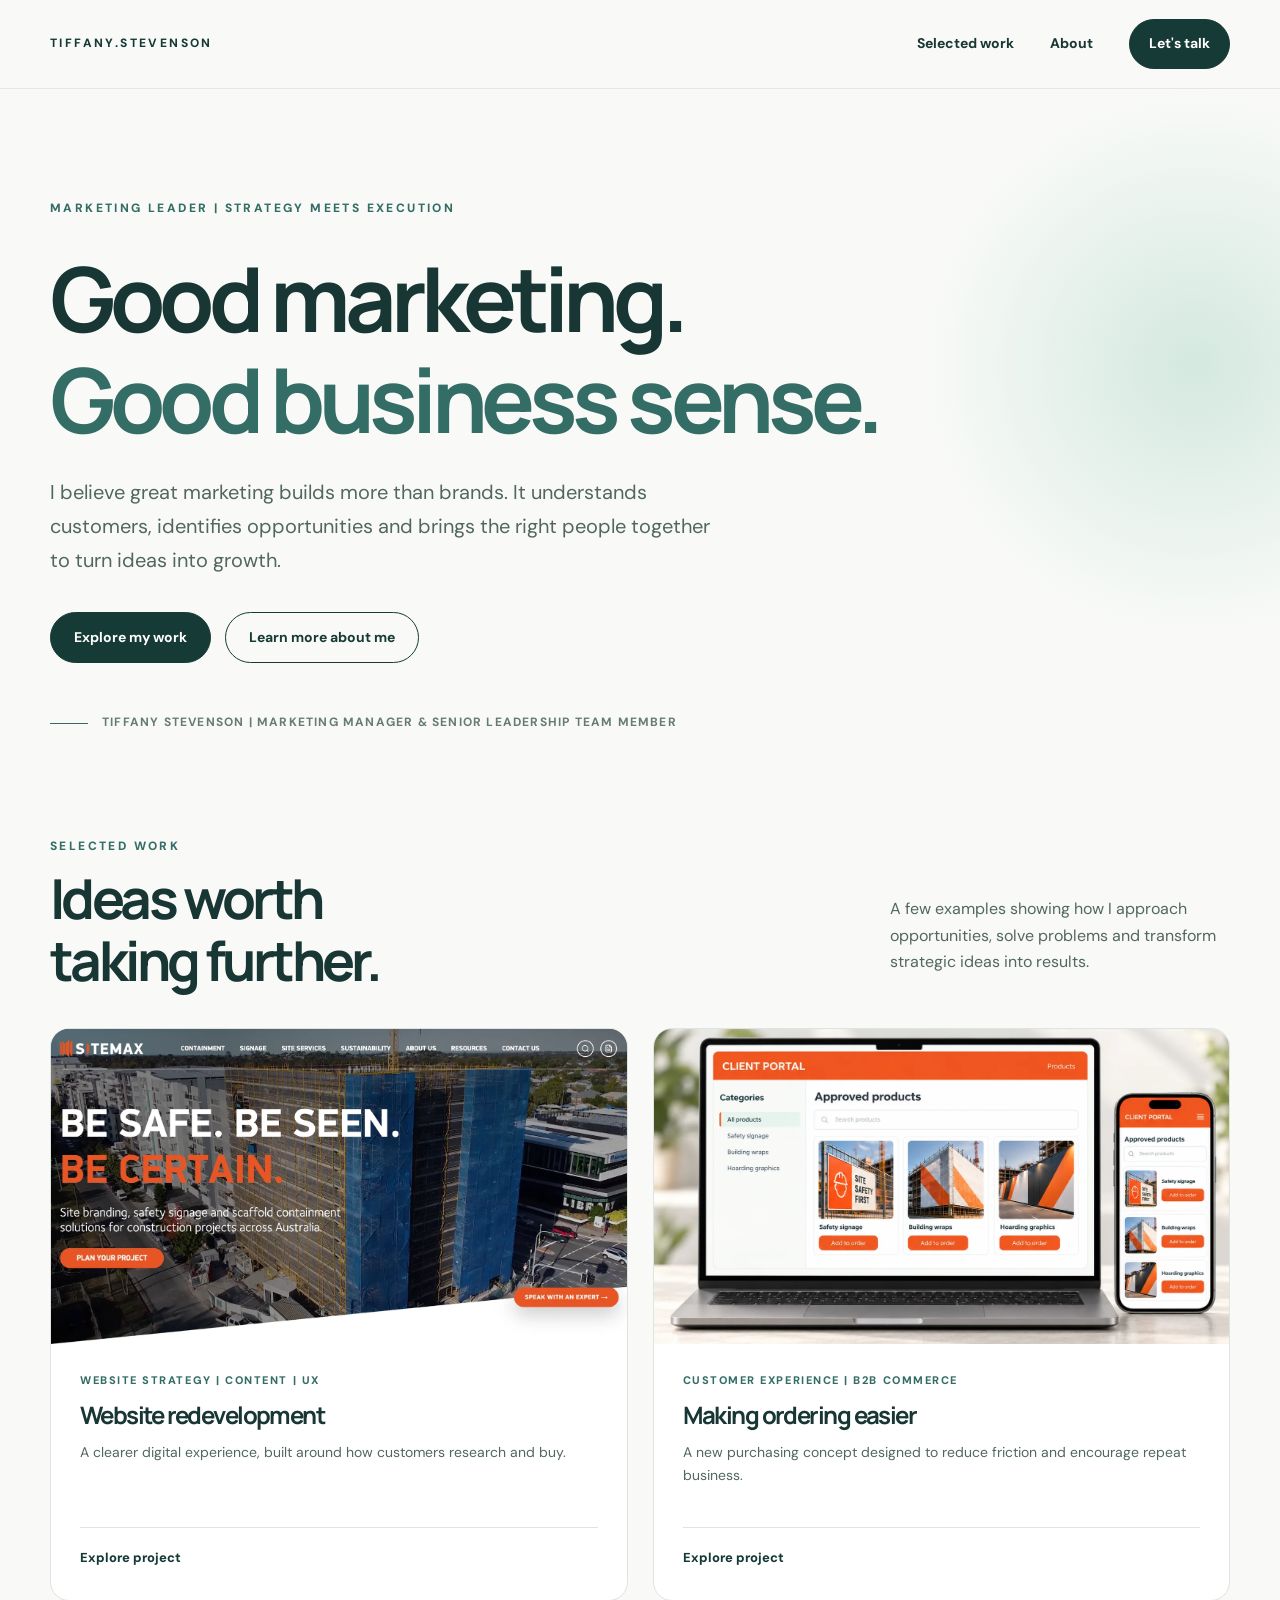
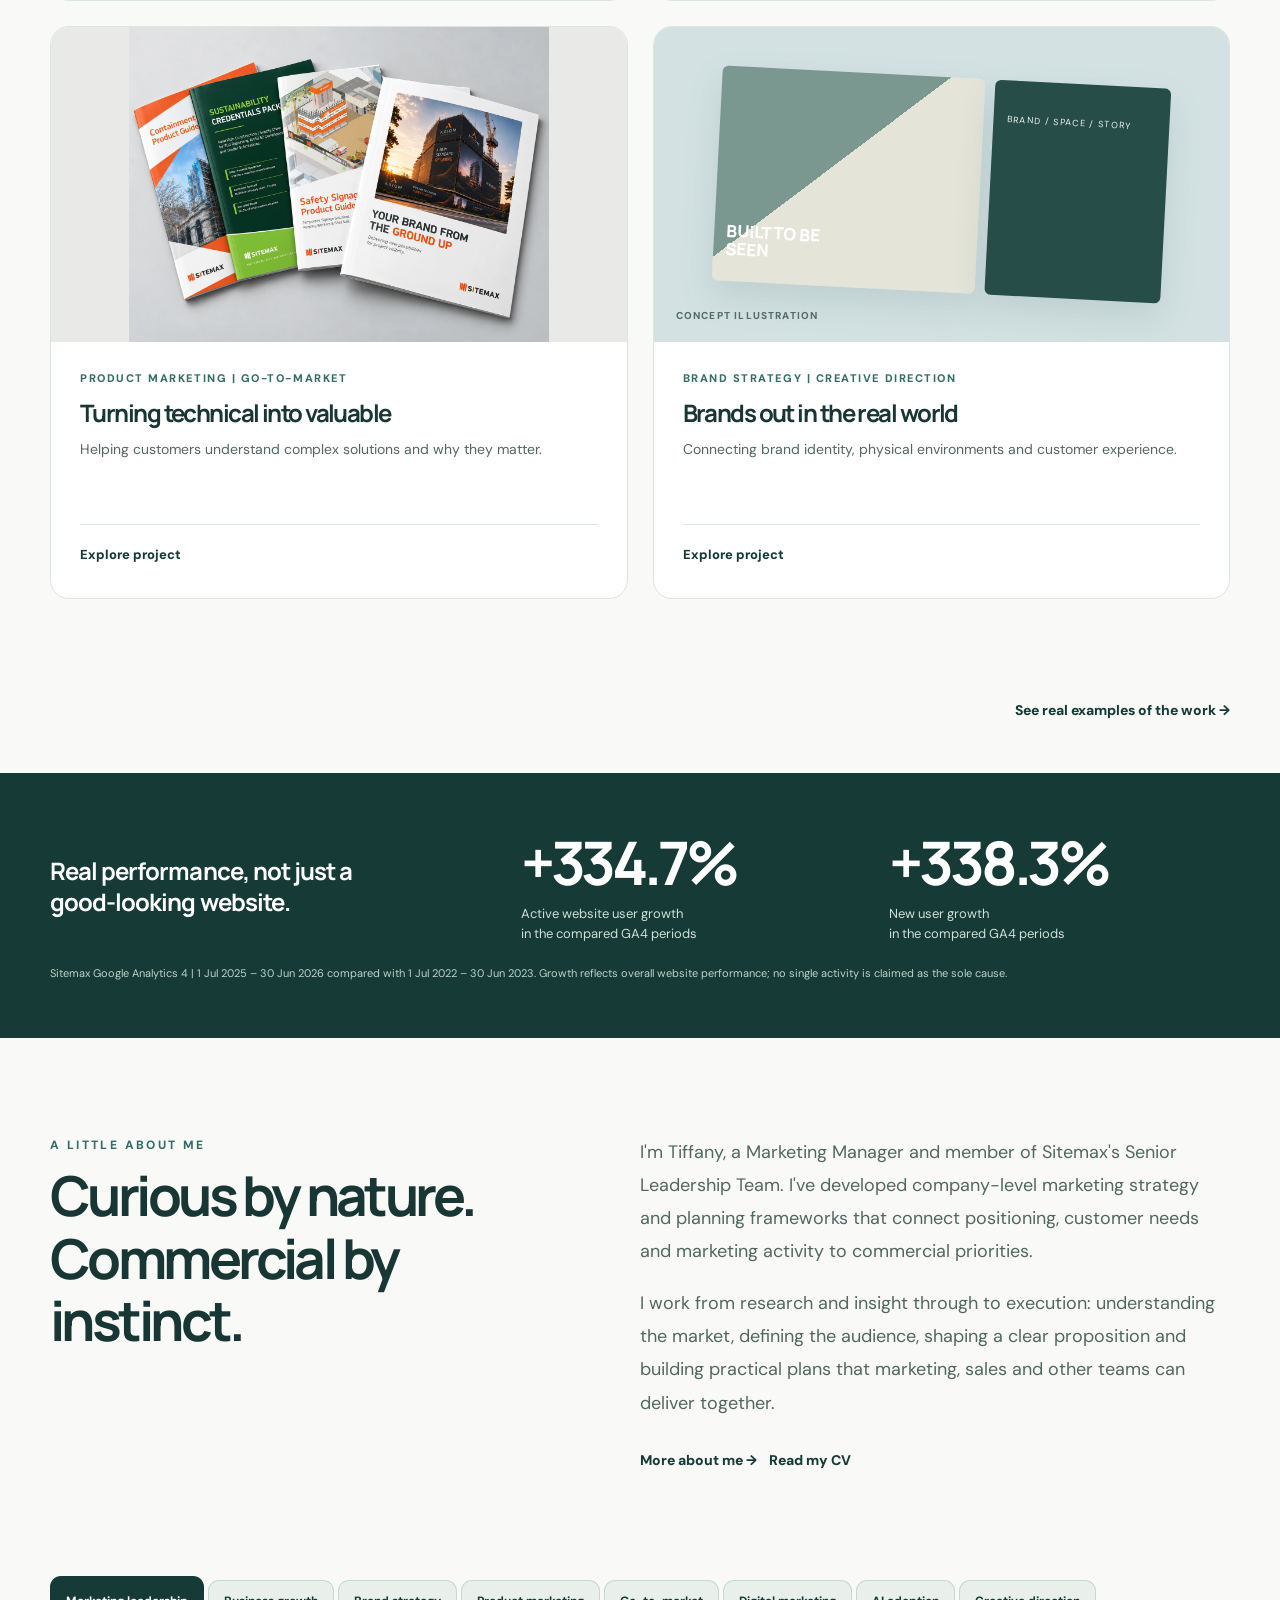
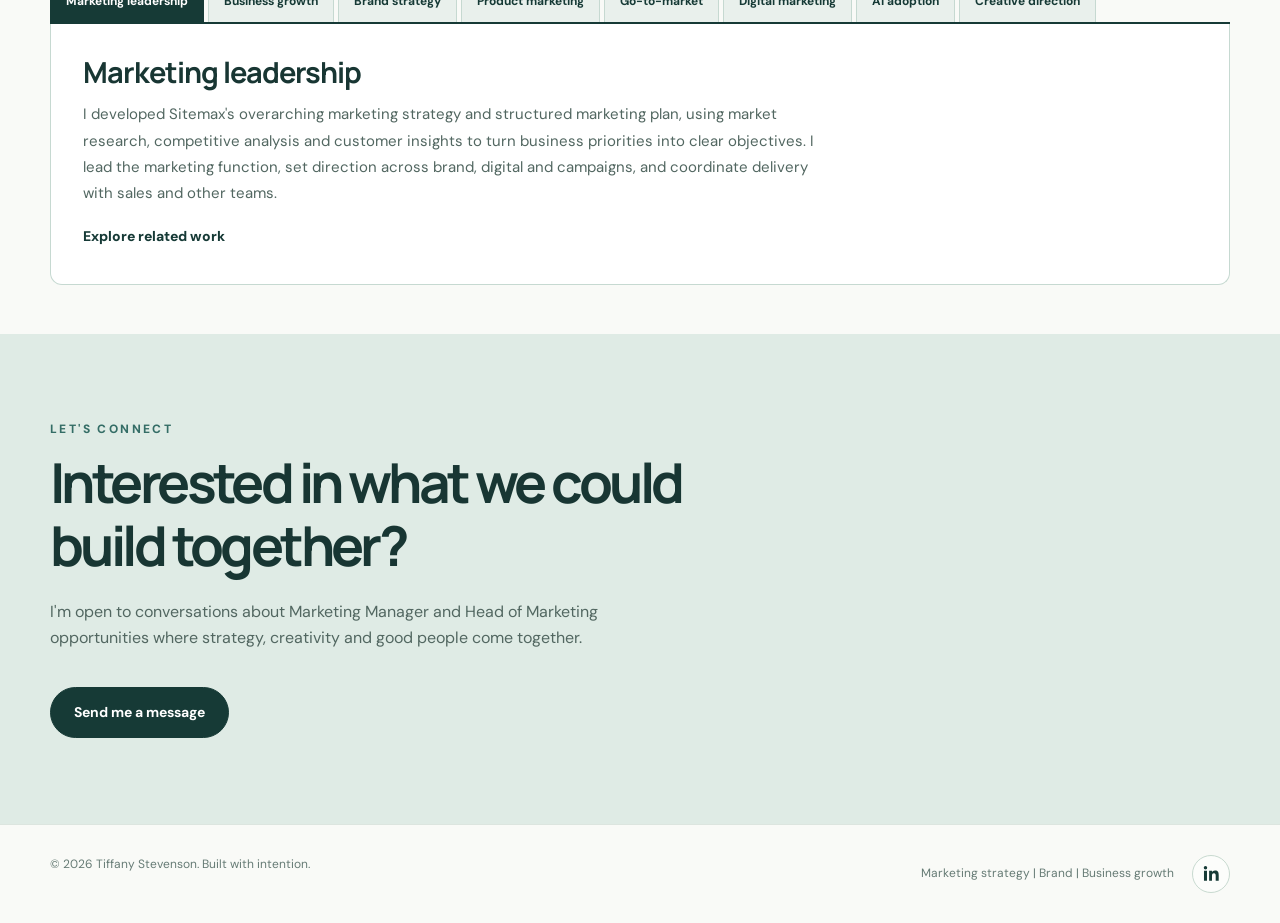
==== commit fb79d81f: "Link selected work to real marketing examples" ====
--- a/index.html
+++ b/index.html
@@ -1,5 +1,6 @@
-<!DOCTYPE html><html lang="en-AU"><head><meta charset="UTF-8"><meta name="viewport" content="width=device-width,initial-scale=1"><meta name="theme-color" content="#f9faf7"><meta name="description" content="Tiffany Stevenson is an Australian marketing leader focused on brand strategy, commercial growth, digital marketing and creative direction."><title>Marketing leader & selected work | Tiffany Stevenson</title><link rel="stylesheet" href="styles.css?v=real-product-guides-20261010"></head><body><a class="skip" href="#main">Skip to content</a><header class="topbar"><nav class="nav wrap" aria-label="Main navigation"><a class="brand" href="index.html" aria-label="Tiffany Stevenson home">TIFFANY<span>.</span>STEVENSON</a><button class="mobile-toggle" aria-label="Toggle menu" aria-expanded="false" aria-controls="navlinks">☰</button><div class="links" id="navlinks"><a href="index.html#work">Selected work</a><a href="about.html">About</a><a class="navcta" href="contact.html">Let's talk</a></div></nav></header><main id="main"><section class="hero"><div class="wrap"><div class="eyebrow">Marketing leader | Strategy meets execution</div><h1>Good marketing.<br><em>Good business sense.</em></h1><p class="hero-copy">I believe great marketing builds more than brands. It understands customers, identifies opportunities and brings the right people together to turn ideas into growth.</p><div class="hero-actions"><a class="btn btn-primary" href="#work">Explore my work </a><a class="btn btn-secondary" href="about.html">Learn more about me</a></div><div class="hero-note">Tiffany Stevenson | Marketing Manager & senior leadership team member</div></div></section>
+<!DOCTYPE html><html lang="en-AU"><head><meta charset="UTF-8"><meta name="viewport" content="width=device-width,initial-scale=1"><meta name="theme-color" content="#f9faf7"><meta name="description" content="Tiffany Stevenson is an Australian marketing leader focused on brand strategy, commercial growth, digital marketing and creative direction."><title>Marketing leader & selected work | Tiffany Stevenson</title><link rel="stylesheet" href="styles.css?v=practice-gallery-20261010"></head><body><a class="skip" href="#main">Skip to content</a><header class="topbar"><nav class="nav wrap" aria-label="Main navigation"><a class="brand" href="index.html" aria-label="Tiffany Stevenson home">TIFFANY<span>.</span>STEVENSON</a><button class="mobile-toggle" aria-label="Toggle menu" aria-expanded="false" aria-controls="navlinks">☰</button><div class="links" id="navlinks"><a href="index.html#work">Selected work</a><a href="about.html">About</a><a class="navcta" href="contact.html">Let's talk</a></div></nav></header><main id="main"><section class="hero"><div class="wrap"><div class="eyebrow">Marketing leader | Strategy meets execution</div><h1>Good marketing.<br><em>Good business sense.</em></h1><p class="hero-copy">I believe great marketing builds more than brands. It understands customers, identifies opportunities and brings the right people together to turn ideas into growth.</p><div class="hero-actions"><a class="btn btn-primary" href="#work">Explore my work </a><a class="btn btn-secondary" href="about.html">Learn more about me</a></div><div class="hero-note">Tiffany Stevenson | Marketing Manager & senior leadership team member</div></div></section>
 <section class="section" id="work" aria-labelledby="work-heading"><div class="wrap"><div class="section-header"><div><div class="eyebrow">Selected work</div><h2 id="work-heading">Ideas worth<br>taking further.</h2></div><p style="max-width:340px">A few examples showing how I approach opportunities, solve problems and transform strategic ideas into results.</p></div><div class="work-grid"><a class="work-card" href="website.html" aria-label="View Website redevelopment case study"><div class="visual is-website site-card-visual"><img class="sitemax-real-card-image" src="assets/Sitemax-website-sample.webp?v=restore-website-card-20261009" alt="Sitemax website homepage featuring the Be Safe. Be Seen. Be Certain. hero" loading="lazy"></div><div class="card-body"><div class="meta">Website strategy | Content | UX</div><h3>Website redevelopment</h3><p>A clearer digital experience, built around how customers research and buy.</p><div class="card-foot"><span>Explore project</span></div></div></a><a class="work-card" href="portal.html" aria-label="View Making ordering easier case study"><div class="visual is-portal portal-card-visual"><img src="assets/client_portal_product_mockup.webp" alt="Illustrative client portal ordering experience displayed on a laptop and phone" loading="lazy" decoding="async" width="1448" height="1086"></div><div class="card-body"><div class="meta">Customer experience | B2B commerce</div><h3>Making ordering easier</h3><p>A new purchasing concept designed to reduce friction and encourage repeat business.</p><div class="card-foot"><span>Explore project</span></div></div></a><a class="work-card" href="product.html" aria-label="View Turning technical into valuable case study"><div class="visual is-product product-guides-visual"><img src="assets/professional_sitemax_brochure_collection.webp" alt="Sitemax product guides, sustainability credentials and construction branding brochures displayed as printed documents" loading="lazy" decoding="async" width="1408" height="1024"></div><div class="card-body"><div class="meta">Product marketing | Go-to-market</div><h3>Turning technical into valuable</h3><p>Helping customers understand complex solutions and why they matter.</p><div class="card-foot"><span>Explore project</span></div></div></a><a class="work-card" href="brand.html" aria-label="View Brands out in the real world case study"><div class="visual is-brand"><div class="brand-grid"><div></div><div></div></div><span class="visual-tag">Concept illustration</span></div><div class="card-body"><div class="meta">Brand strategy | Creative direction</div><h3>Brands out in the real world</h3><p>Connecting brand identity, physical environments and customer experience.</p><div class="card-foot"><span>Explore project</span></div></div></a></div></div></section>
+<div class="wrap practice-home-link"><a class="text-link" href="product.html#work-in-practice">See real examples of the work →</a></div>
 <section class="metrics" aria-labelledby="metrics-heading"><div class="wrap"><div class="metric-row"><div class="metric-intro" id="metrics-heading">Real performance, not just a good-looking website.</div><div><div class="metric-number">+334.7%</div><div class="metric-label">Active website user growth<br>in the compared GA4 periods</div></div><div><div class="metric-number">+338.3%</div><div class="metric-label">New user growth<br>in the compared GA4 periods</div></div></div><div class="metric-small">Sitemax Google Analytics 4 | 1 Jul 2025 – 30 Jun 2026 compared with 1 Jul 2022 – 30 Jun 2023. Growth reflects overall website performance; no single activity is claimed as the sole cause.</div></div></section>
 <section class="section" id="about" aria-labelledby="about-heading"><div class="wrap about-grid"><div><div class="eyebrow">A little about me</div><h2 id="about-heading">Curious by nature.<br>Commercial by instinct.</h2></div><div class="about-text"><p>I'm Tiffany, a Marketing Manager and member of Sitemax's Senior Leadership Team. I've developed company-level marketing strategy and planning frameworks that connect positioning, customer needs and marketing activity to commercial priorities.</p><p>I work from research and insight through to execution: understanding the market, defining the audience, shaping a clear proposition and building practical plans that marketing, sales and other teams can deliver together.</p><div style="margin-top:27px"><a class="text-link" href="about.html">More about me →</a> &nbsp; <a class="text-link" href="assets/Tiffany_Stevenson_CV.pdf" target="_blank" rel="noopener">Read my CV</a></div></div><div class="about-tabs-full"><div class="capability-tabs"><div class="cap-tablist" role="tablist" aria-label="Marketing capabilities"><button type="button" role="tab" id="cap-tab-0" aria-controls="cap-panel-0" aria-selected="true" tabindex="0" class="cap-tab is-active">Marketing leadership</button><button type="button" role="tab" id="cap-tab-1" aria-controls="cap-panel-1" aria-selected="false" tabindex="-1" class="cap-tab">Business growth</button><button type="button" role="tab" id="cap-tab-2" aria-controls="cap-panel-2" aria-selected="false" tabindex="-1" class="cap-tab">Brand strategy</button><button type="button" role="tab" id="cap-tab-3" aria-controls="cap-panel-3" aria-selected="false" tabindex="-1" class="cap-tab">Product marketing</button><button type="button" role="tab" id="cap-tab-4" aria-controls="cap-panel-4" aria-selected="false" tabindex="-1" class="cap-tab">Go-to-market</button><button type="button" role="tab" id="cap-tab-5" aria-controls="cap-panel-5" aria-selected="false" tabindex="-1" class="cap-tab">Digital marketing</button><button type="button" role="tab" id="cap-tab-6" aria-controls="cap-panel-6" aria-selected="false" tabindex="-1" class="cap-tab">AI adoption</button><button type="button" role="tab" id="cap-tab-7" aria-controls="cap-panel-7" aria-selected="false" tabindex="-1" class="cap-tab">Creative direction</button></div><div class="cap-panels"><div role="tabpanel" id="cap-panel-0" aria-labelledby="cap-tab-0" class="cap-panel" ><h3>Marketing leadership</h3><p>I developed Sitemax's overarching marketing strategy and structured marketing plan, using market research, competitive analysis and customer insights to turn business priorities into clear objectives. I lead the marketing function, set direction across brand, digital and campaigns, and coordinate delivery with sales and other teams.</p><a class="text-link" href="about.html">Explore related work</a></div><div role="tabpanel" id="cap-panel-1" aria-labelledby="cap-tab-1" class="cap-panel" hidden><h3>Business growth</h3><p>I approach growth across the customer journey, from building awareness and credibility to making it easier to enquire, order and return. I connect digital experience, relevant content and sales support to measurable customer actions. The website case study records 334.7% growth in active users and 338.3% in new users across its reporting periods; those are overall site figures, not results attributed solely to my initiatives.</p><a class="text-link" href="website.html">Explore related work</a></div><div role="tabpanel" id="cap-panel-2" aria-labelledby="cap-tab-2" class="cap-panel" hidden><h3>Brand strategy</h3><p>I've led Sitemax's brand positioning and messaging, bringing its value proposition into a consistent visual and verbal identity across the website, product communications and sales materials. My approach starts with customer needs and genuine points of difference, then turns that thinking into a brand people can recognise and understand.</p><a class="text-link" href="brand.html">Explore related work</a></div><div role="tabpanel" id="cap-panel-3" aria-labelledby="cap-tab-3" class="cap-panel" hidden><h3>Product marketing</h3><p>I translate technical product specifications, test evidence and compliance information into clear customer benefits. For the construction industry, this means building practical product guides, value propositions and campaign materials around real on-site requirements.</p><a class="text-link" href="product.html">Explore related work</a></div><div role="tabpanel" id="cap-panel-4" aria-labelledby="cap-tab-4" class="cap-panel" hidden><h3>Go-to-market</h3><p>I developed a structured annual marketing framework and quarterly campaign plans that connect business objectives with defined audiences, customer insights, key messages and content pillars. I map activity across advertising, email, social, website content and sales outreach, then align teams around the campaign calendar and measures of success.</p><a class="text-link" href="product.html">Explore related work</a></div><div role="tabpanel" id="cap-panel-5" aria-labelledby="cap-tab-5" class="cap-panel" hidden><h3>Digital marketing</h3><p>I led the customer journey, content structure, SEO and AEO improvements for Sitemax’s website redevelopment, working with external developers to deliver the live experience. I also implemented website security and anti-spam measures to improve enquiry quality.</p><a class="text-link" href="website.html">Explore related work</a></div><div role="tabpanel" id="cap-panel-6" aria-labelledby="cap-tab-6" class="cap-panel" hidden><h3>AI adoption</h3><p>I look for practical uses of AI that make marketing work more efficient while protecting accuracy and brand consistency. This includes exploring repeatable workflows and advocating clear templates, review steps and reliable source information for sales and marketing content.</p><a class="text-link" href="about.html">Explore related work</a></div><div role="tabpanel" id="cap-panel-7" aria-labelledby="cap-tab-7" class="cap-panel" hidden><h3>Creative direction</h3><p>I lead creative direction for Sitemax, translating our brand strategy into consistent, purposeful work across campaigns, website content, product guides, sales collateral and digital channels. I develop the concepts, messaging and creative briefs, then work with designers, developers and production partners to deliver materials that communicate our value clearly and support the business’s commercial goals.</p><a class="text-link" href="brand.html">Explore related work</a></div></div></div></div></div></section>
 <section class="contact" id="contact" aria-labelledby="contact-heading"><div class="wrap"><div class="eyebrow">Let's connect</div><h2 id="contact-heading">Interested in what we could build together?</h2><p>I'm open to conversations about Marketing Manager and Head of Marketing opportunities where strategy, creativity and good people come together.</p><div class="hero-actions"><a class="btn btn-primary" href="contact.html">Send me a message</a></div></div></section></main><footer class="footer"><div class="wrap"><span>© <span data-year>2026</span> Tiffany Stevenson. Built with intention.</span><div class="footer-right"><span>Marketing strategy | Brand | Business growth</span><a class="linkedin-link" href="https://www.linkedin.com/in/tiffanymstevenson/" target="_blank" rel="noopener noreferrer" aria-label="Tiffany Stevenson on LinkedIn" title="LinkedIn"><svg viewBox="0 0 24 24" width="19" height="19" fill="currentColor" aria-hidden="true" focusable="false"><path d="M2.5 8.5h3.8V21H2.5zM4.4 2.4a2.2 2.2 0 1 0 0 4.4 2.2 2.2 0 0 0 0-4.4zM9 8.5h3.6v1.7h.1c.5-1 1.8-2 3.7-2 4 0 4.7 2.6 4.7 6V21h-3.8v-6c0-1.5 0-3.4-2.2-3.4s-2.5 1.7-2.5 3.3V21H9z"/></svg></a></div></div></footer><script src="script.js" defer></script><script>(function(){const group=document.querySelector('.capability-tabs');if(!group)return;const tabs=[...group.querySelectorAll('[role="tab"]')];function activate(index,focus){tabs.forEach((tab,i)=>{const selected=i===index;tab.setAttribute('aria-selected',String(selected));tab.tabIndex=selected?0:-1;tab.classList.toggle('is-active',selected);document.getElementById(tab.getAttribute('aria-controls')).hidden=!selected});if(focus)tabs[index].focus()}tabs.forEach((tab,index)=>{tab.addEventListener('click',()=>activate(index,false));tab.addEventListener('keydown',e=>{let next=index;if(e.key==='ArrowRight')next=(index+1)%tabs.length;else if(e.key==='ArrowLeft')next=(index-1+tabs.length)%tabs.length;else if(e.key==='Home')next=0;else if(e.key==='End')next=tabs.length-1;else return;e.preventDefault();activate(next,true)})})})();</script></body></html>
--- a/styles.css
+++ b/styles.css
@@ -562,3 +562,29 @@
 .product-guides-feature img{display:block;width:100%;height:auto}
 .product-guides-feature figcaption{padding:12px 20px 16px;color:var(--muted);font-size:13px;background:var(--white)}
 @media(min-width:701px) and (max-width:1100px){#work .product-guides-visual img{object-fit:contain}}
+
+/* Curated practical work samples in existing case study */
+.practice-gallery{margin:82px 0 70px;scroll-margin-top:110px}
+.practice-gallery-intro{max-width:680px;margin-bottom:30px}
+.practice-gallery-intro h2{margin:10px 0 12px;font-size:clamp(30px,3.4vw,43px);line-height:1.2}
+.practice-gallery-intro p{color:var(--muted);margin:0}
+.practice-grid{display:grid;grid-template-columns:repeat(3,minmax(0,1fr));gap:20px;align-items:start}
+.practice-card{border:1px solid var(--line);border-radius:var(--radius);overflow:hidden;background:var(--white);box-shadow:0 10px 30px rgba(24,54,51,.04)}
+.practice-card summary{cursor:pointer;list-style:none;display:block}
+.practice-card summary::-webkit-details-marker{display:none}
+.practice-card summary:focus-visible{outline:3px solid var(--teal);outline-offset:-3px}
+.practice-image{display:block;aspect-ratio:4/3;overflow:hidden;background:#eaece8}
+.practice-image img{display:block;width:100%;height:100%;object-fit:contain}
+.practice-card-heading{display:flex;flex-direction:column;padding:20px;gap:10px}
+.practice-category{font-size:11px;letter-spacing:.04em;text-transform:uppercase;color:var(--teal);font-weight:700}
+.practice-card-heading strong{font-family:Manrope,Arial,sans-serif;font-size:19px;line-height:1.35;color:var(--deep)}
+.practice-toggle{display:flex;justify-content:space-between;color:var(--teal);font-size:13px;font-weight:700;padding-top:5px}
+.practice-toggle span{font-size:19px;line-height:1}
+.practice-card[open] .practice-toggle span{transform:rotate(45deg)}
+.practice-description{padding:0 20px 22px;border-top:1px solid var(--line)}
+.practice-description p{font-size:14px;line-height:1.65;margin:14px 0}
+.practice-description .text-link{display:inline-block;white-space:normal;margin-top:6px}
+.practice-gallery-note{font-size:13px;color:var(--muted);margin-top:22px}
+.practice-home-link{text-align:right;padding:0 0 50px}
+@media(max-width:960px){.practice-grid{grid-template-columns:repeat(2,minmax(0,1fr))}}
+@media(max-width:650px){.practice-grid{grid-template-columns:1fr}.practice-gallery{margin:60px 0}.practice-home-link{text-align:left;padding-bottom:35px}}
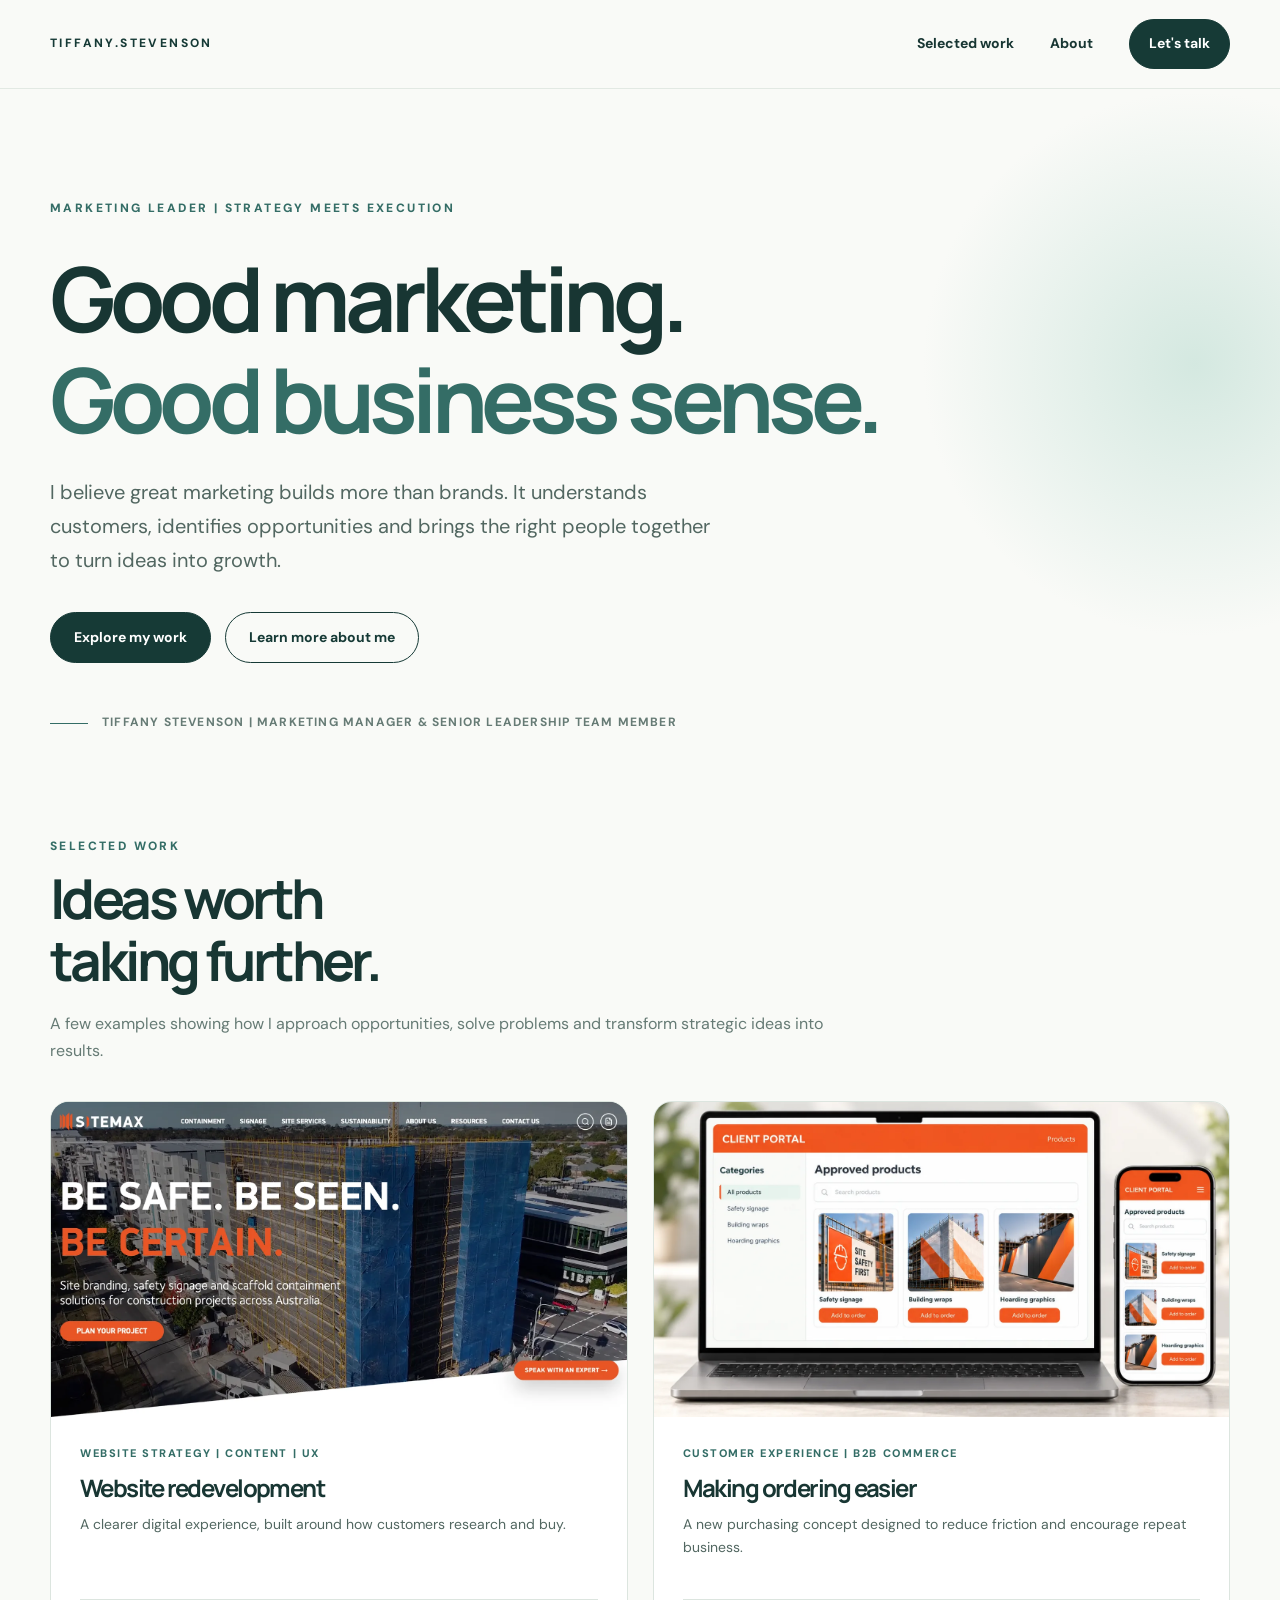
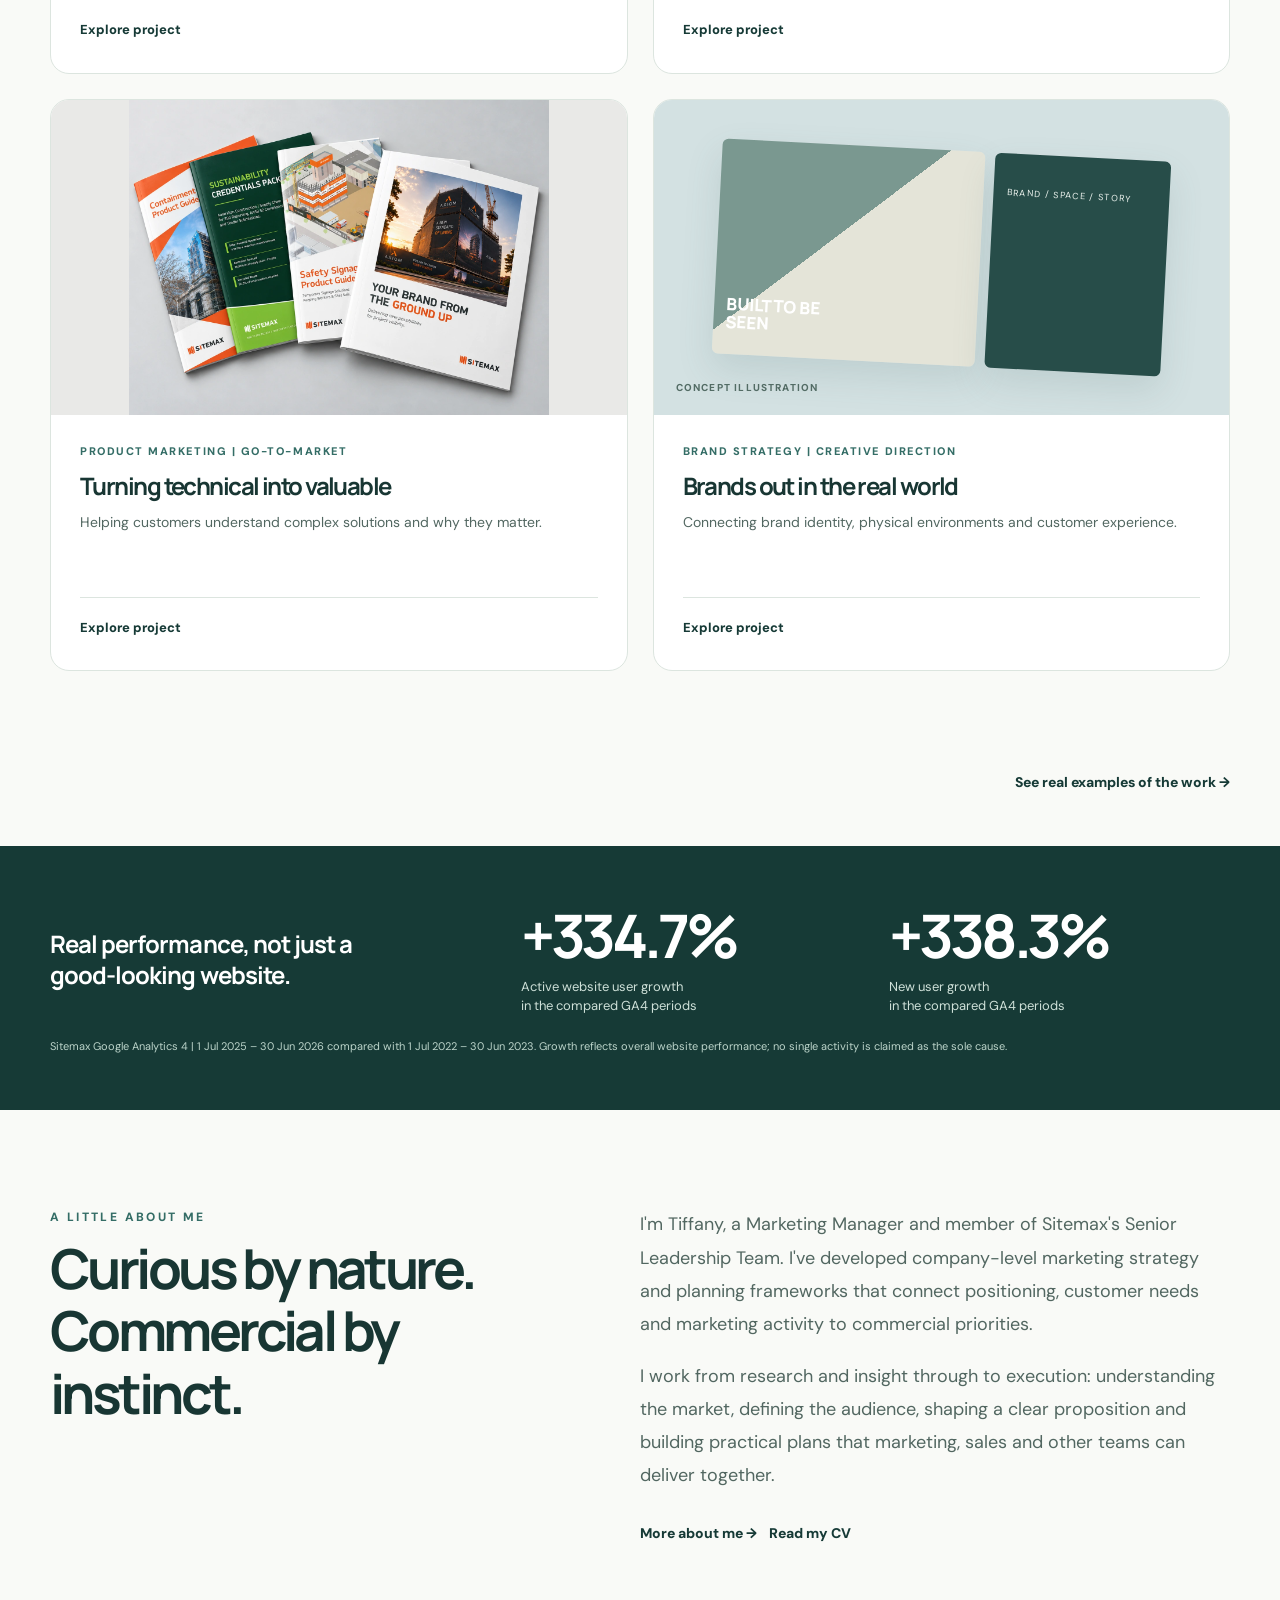
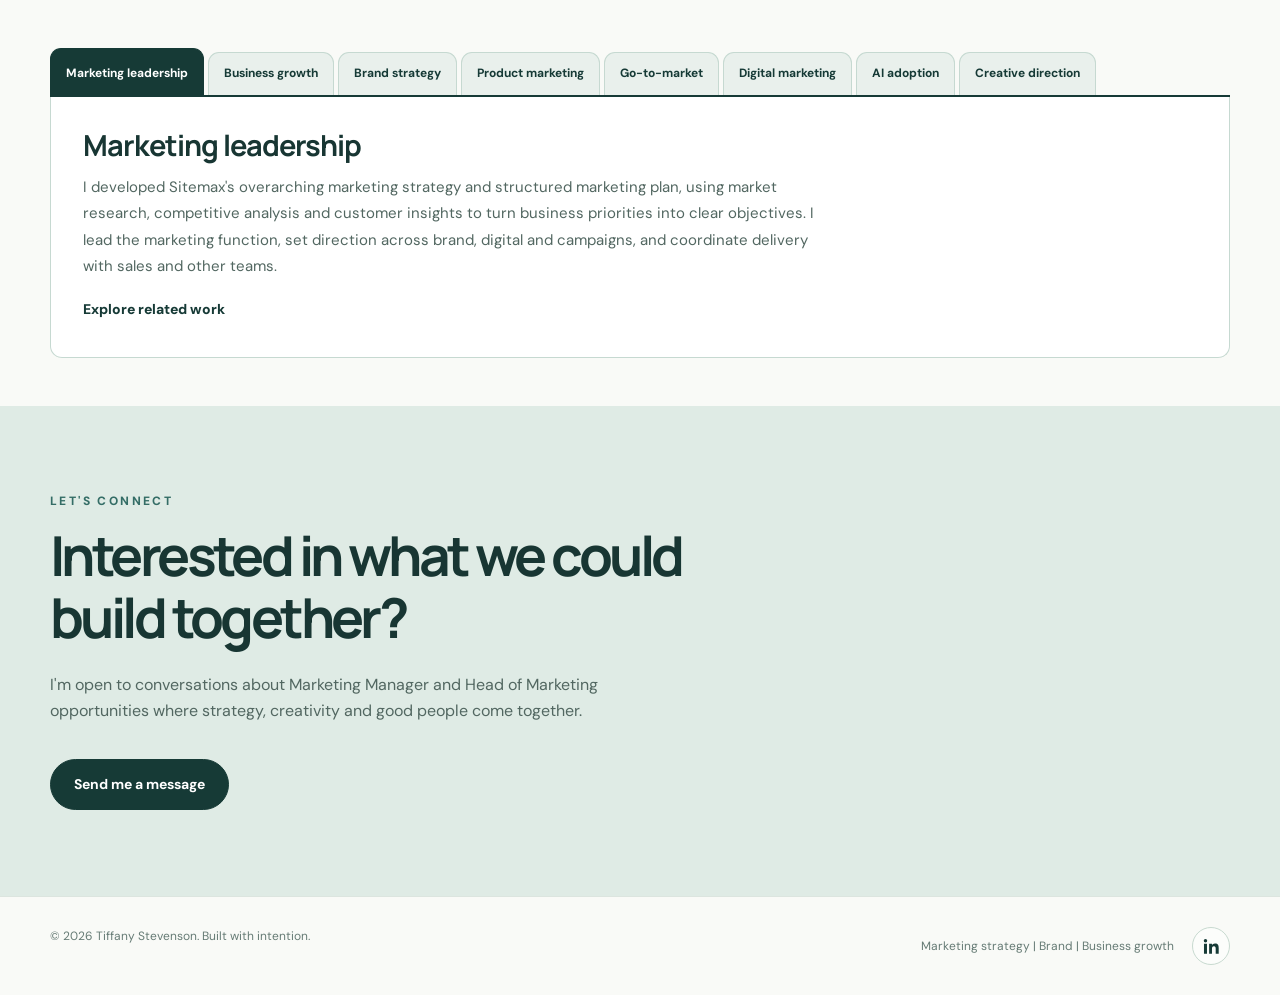
==== commit 4777dbcd: "Move selected work introduction beneath heading" ====
--- a/index.html
+++ b/index.html
@@ -1,5 +1,5 @@
-<!DOCTYPE html><html lang="en-AU"><head><meta charset="UTF-8"><meta name="viewport" content="width=device-width,initial-scale=1"><meta name="theme-color" content="#f9faf7"><meta name="description" content="Tiffany Stevenson is an Australian marketing leader focused on brand strategy, commercial growth, digital marketing and creative direction."><title>Marketing leader & selected work | Tiffany Stevenson</title><link rel="stylesheet" href="styles.css?v=practice-gallery-20261010"></head><body><a class="skip" href="#main">Skip to content</a><header class="topbar"><nav class="nav wrap" aria-label="Main navigation"><a class="brand" href="index.html" aria-label="Tiffany Stevenson home">TIFFANY<span>.</span>STEVENSON</a><button class="mobile-toggle" aria-label="Toggle menu" aria-expanded="false" aria-controls="navlinks">☰</button><div class="links" id="navlinks"><a href="index.html#work">Selected work</a><a href="about.html">About</a><a class="navcta" href="contact.html">Let's talk</a></div></nav></header><main id="main"><section class="hero"><div class="wrap"><div class="eyebrow">Marketing leader | Strategy meets execution</div><h1>Good marketing.<br><em>Good business sense.</em></h1><p class="hero-copy">I believe great marketing builds more than brands. It understands customers, identifies opportunities and brings the right people together to turn ideas into growth.</p><div class="hero-actions"><a class="btn btn-primary" href="#work">Explore my work </a><a class="btn btn-secondary" href="about.html">Learn more about me</a></div><div class="hero-note">Tiffany Stevenson | Marketing Manager & senior leadership team member</div></div></section>
-<section class="section" id="work" aria-labelledby="work-heading"><div class="wrap"><div class="section-header"><div><div class="eyebrow">Selected work</div><h2 id="work-heading">Ideas worth<br>taking further.</h2></div><p style="max-width:340px">A few examples showing how I approach opportunities, solve problems and transform strategic ideas into results.</p></div><div class="work-grid"><a class="work-card" href="website.html" aria-label="View Website redevelopment case study"><div class="visual is-website site-card-visual"><img class="sitemax-real-card-image" src="assets/Sitemax-website-sample.webp?v=restore-website-card-20261009" alt="Sitemax website homepage featuring the Be Safe. Be Seen. Be Certain. hero" loading="lazy"></div><div class="card-body"><div class="meta">Website strategy | Content | UX</div><h3>Website redevelopment</h3><p>A clearer digital experience, built around how customers research and buy.</p><div class="card-foot"><span>Explore project</span></div></div></a><a class="work-card" href="portal.html" aria-label="View Making ordering easier case study"><div class="visual is-portal portal-card-visual"><img src="assets/client_portal_product_mockup.webp" alt="Illustrative client portal ordering experience displayed on a laptop and phone" loading="lazy" decoding="async" width="1448" height="1086"></div><div class="card-body"><div class="meta">Customer experience | B2B commerce</div><h3>Making ordering easier</h3><p>A new purchasing concept designed to reduce friction and encourage repeat business.</p><div class="card-foot"><span>Explore project</span></div></div></a><a class="work-card" href="product.html" aria-label="View Turning technical into valuable case study"><div class="visual is-product product-guides-visual"><img src="assets/professional_sitemax_brochure_collection.webp" alt="Sitemax product guides, sustainability credentials and construction branding brochures displayed as printed documents" loading="lazy" decoding="async" width="1408" height="1024"></div><div class="card-body"><div class="meta">Product marketing | Go-to-market</div><h3>Turning technical into valuable</h3><p>Helping customers understand complex solutions and why they matter.</p><div class="card-foot"><span>Explore project</span></div></div></a><a class="work-card" href="brand.html" aria-label="View Brands out in the real world case study"><div class="visual is-brand"><div class="brand-grid"><div></div><div></div></div><span class="visual-tag">Concept illustration</span></div><div class="card-body"><div class="meta">Brand strategy | Creative direction</div><h3>Brands out in the real world</h3><p>Connecting brand identity, physical environments and customer experience.</p><div class="card-foot"><span>Explore project</span></div></div></a></div></div></section>
+<!DOCTYPE html><html lang="en-AU"><head><meta charset="UTF-8"><meta name="viewport" content="width=device-width,initial-scale=1"><meta name="theme-color" content="#f9faf7"><meta name="description" content="Tiffany Stevenson is an Australian marketing leader focused on brand strategy, commercial growth, digital marketing and creative direction."><title>Marketing leader & selected work | Tiffany Stevenson</title><link rel="stylesheet" href="styles.css?v=work-intro-position-20261011"></head><body><a class="skip" href="#main">Skip to content</a><header class="topbar"><nav class="nav wrap" aria-label="Main navigation"><a class="brand" href="index.html" aria-label="Tiffany Stevenson home">TIFFANY<span>.</span>STEVENSON</a><button class="mobile-toggle" aria-label="Toggle menu" aria-expanded="false" aria-controls="navlinks">☰</button><div class="links" id="navlinks"><a href="index.html#work">Selected work</a><a href="about.html">About</a><a class="navcta" href="contact.html">Let's talk</a></div></nav></header><main id="main"><section class="hero"><div class="wrap"><div class="eyebrow">Marketing leader | Strategy meets execution</div><h1>Good marketing.<br><em>Good business sense.</em></h1><p class="hero-copy">I believe great marketing builds more than brands. It understands customers, identifies opportunities and brings the right people together to turn ideas into growth.</p><div class="hero-actions"><a class="btn btn-primary" href="#work">Explore my work </a><a class="btn btn-secondary" href="about.html">Learn more about me</a></div><div class="hero-note">Tiffany Stevenson | Marketing Manager & senior leadership team member</div></div></section>
+<section class="section" id="work" aria-labelledby="work-heading"><div class="wrap"><div class="section-header work-section-header"><div><div class="eyebrow">Selected work</div><h2 id="work-heading">Ideas worth<br>taking further.</h2><p class="work-section-intro">A few examples showing how I approach opportunities, solve problems and transform strategic ideas into results.</p></div></div><div class="work-grid"><a class="work-card" href="website.html" aria-label="View Website redevelopment case study"><div class="visual is-website site-card-visual"><img class="sitemax-real-card-image" src="assets/Sitemax-website-sample.webp?v=restore-website-card-20261009" alt="Sitemax website homepage featuring the Be Safe. Be Seen. Be Certain. hero" loading="lazy"></div><div class="card-body"><div class="meta">Website strategy | Content | UX</div><h3>Website redevelopment</h3><p>A clearer digital experience, built around how customers research and buy.</p><div class="card-foot"><span>Explore project</span></div></div></a><a class="work-card" href="portal.html" aria-label="View Making ordering easier case study"><div class="visual is-portal portal-card-visual"><img src="assets/client_portal_product_mockup.webp" alt="Illustrative client portal ordering experience displayed on a laptop and phone" loading="lazy" decoding="async" width="1448" height="1086"></div><div class="card-body"><div class="meta">Customer experience | B2B commerce</div><h3>Making ordering easier</h3><p>A new purchasing concept designed to reduce friction and encourage repeat business.</p><div class="card-foot"><span>Explore project</span></div></div></a><a class="work-card" href="product.html" aria-label="View Turning technical into valuable case study"><div class="visual is-product product-guides-visual"><img src="assets/professional_sitemax_brochure_collection.webp" alt="Sitemax product guides, sustainability credentials and construction branding brochures displayed as printed documents" loading="lazy" decoding="async" width="1408" height="1024"></div><div class="card-body"><div class="meta">Product marketing | Go-to-market</div><h3>Turning technical into valuable</h3><p>Helping customers understand complex solutions and why they matter.</p><div class="card-foot"><span>Explore project</span></div></div></a><a class="work-card" href="brand.html" aria-label="View Brands out in the real world case study"><div class="visual is-brand"><div class="brand-grid"><div></div><div></div></div><span class="visual-tag">Concept illustration</span></div><div class="card-body"><div class="meta">Brand strategy | Creative direction</div><h3>Brands out in the real world</h3><p>Connecting brand identity, physical environments and customer experience.</p><div class="card-foot"><span>Explore project</span></div></div></a></div></div></section>
 <div class="wrap practice-home-link"><a class="text-link" href="product.html#work-in-practice">See real examples of the work →</a></div>
 <section class="metrics" aria-labelledby="metrics-heading"><div class="wrap"><div class="metric-row"><div class="metric-intro" id="metrics-heading">Real performance, not just a good-looking website.</div><div><div class="metric-number">+334.7%</div><div class="metric-label">Active website user growth<br>in the compared GA4 periods</div></div><div><div class="metric-number">+338.3%</div><div class="metric-label">New user growth<br>in the compared GA4 periods</div></div></div><div class="metric-small">Sitemax Google Analytics 4 | 1 Jul 2025 – 30 Jun 2026 compared with 1 Jul 2022 – 30 Jun 2023. Growth reflects overall website performance; no single activity is claimed as the sole cause.</div></div></section>
 <section class="section" id="about" aria-labelledby="about-heading"><div class="wrap about-grid"><div><div class="eyebrow">A little about me</div><h2 id="about-heading">Curious by nature.<br>Commercial by instinct.</h2></div><div class="about-text"><p>I'm Tiffany, a Marketing Manager and member of Sitemax's Senior Leadership Team. I've developed company-level marketing strategy and planning frameworks that connect positioning, customer needs and marketing activity to commercial priorities.</p><p>I work from research and insight through to execution: understanding the market, defining the audience, shaping a clear proposition and building practical plans that marketing, sales and other teams can deliver together.</p><div style="margin-top:27px"><a class="text-link" href="about.html">More about me →</a> &nbsp; <a class="text-link" href="assets/Tiffany_Stevenson_CV.pdf" target="_blank" rel="noopener">Read my CV</a></div></div><div class="about-tabs-full"><div class="capability-tabs"><div class="cap-tablist" role="tablist" aria-label="Marketing capabilities"><button type="button" role="tab" id="cap-tab-0" aria-controls="cap-panel-0" aria-selected="true" tabindex="0" class="cap-tab is-active">Marketing leadership</button><button type="button" role="tab" id="cap-tab-1" aria-controls="cap-panel-1" aria-selected="false" tabindex="-1" class="cap-tab">Business growth</button><button type="button" role="tab" id="cap-tab-2" aria-controls="cap-panel-2" aria-selected="false" tabindex="-1" class="cap-tab">Brand strategy</button><button type="button" role="tab" id="cap-tab-3" aria-controls="cap-panel-3" aria-selected="false" tabindex="-1" class="cap-tab">Product marketing</button><button type="button" role="tab" id="cap-tab-4" aria-controls="cap-panel-4" aria-selected="false" tabindex="-1" class="cap-tab">Go-to-market</button><button type="button" role="tab" id="cap-tab-5" aria-controls="cap-panel-5" aria-selected="false" tabindex="-1" class="cap-tab">Digital marketing</button><button type="button" role="tab" id="cap-tab-6" aria-controls="cap-panel-6" aria-selected="false" tabindex="-1" class="cap-tab">AI adoption</button><button type="button" role="tab" id="cap-tab-7" aria-controls="cap-panel-7" aria-selected="false" tabindex="-1" class="cap-tab">Creative direction</button></div><div class="cap-panels"><div role="tabpanel" id="cap-panel-0" aria-labelledby="cap-tab-0" class="cap-panel" ><h3>Marketing leadership</h3><p>I developed Sitemax's overarching marketing strategy and structured marketing plan, using market research, competitive analysis and customer insights to turn business priorities into clear objectives. I lead the marketing function, set direction across brand, digital and campaigns, and coordinate delivery with sales and other teams.</p><a class="text-link" href="about.html">Explore related work</a></div><div role="tabpanel" id="cap-panel-1" aria-labelledby="cap-tab-1" class="cap-panel" hidden><h3>Business growth</h3><p>I approach growth across the customer journey, from building awareness and credibility to making it easier to enquire, order and return. I connect digital experience, relevant content and sales support to measurable customer actions. The website case study records 334.7% growth in active users and 338.3% in new users across its reporting periods; those are overall site figures, not results attributed solely to my initiatives.</p><a class="text-link" href="website.html">Explore related work</a></div><div role="tabpanel" id="cap-panel-2" aria-labelledby="cap-tab-2" class="cap-panel" hidden><h3>Brand strategy</h3><p>I've led Sitemax's brand positioning and messaging, bringing its value proposition into a consistent visual and verbal identity across the website, product communications and sales materials. My approach starts with customer needs and genuine points of difference, then turns that thinking into a brand people can recognise and understand.</p><a class="text-link" href="brand.html">Explore related work</a></div><div role="tabpanel" id="cap-panel-3" aria-labelledby="cap-tab-3" class="cap-panel" hidden><h3>Product marketing</h3><p>I translate technical product specifications, test evidence and compliance information into clear customer benefits. For the construction industry, this means building practical product guides, value propositions and campaign materials around real on-site requirements.</p><a class="text-link" href="product.html">Explore related work</a></div><div role="tabpanel" id="cap-panel-4" aria-labelledby="cap-tab-4" class="cap-panel" hidden><h3>Go-to-market</h3><p>I developed a structured annual marketing framework and quarterly campaign plans that connect business objectives with defined audiences, customer insights, key messages and content pillars. I map activity across advertising, email, social, website content and sales outreach, then align teams around the campaign calendar and measures of success.</p><a class="text-link" href="product.html">Explore related work</a></div><div role="tabpanel" id="cap-panel-5" aria-labelledby="cap-tab-5" class="cap-panel" hidden><h3>Digital marketing</h3><p>I led the customer journey, content structure, SEO and AEO improvements for Sitemax’s website redevelopment, working with external developers to deliver the live experience. I also implemented website security and anti-spam measures to improve enquiry quality.</p><a class="text-link" href="website.html">Explore related work</a></div><div role="tabpanel" id="cap-panel-6" aria-labelledby="cap-tab-6" class="cap-panel" hidden><h3>AI adoption</h3><p>I look for practical uses of AI that make marketing work more efficient while protecting accuracy and brand consistency. This includes exploring repeatable workflows and advocating clear templates, review steps and reliable source information for sales and marketing content.</p><a class="text-link" href="about.html">Explore related work</a></div><div role="tabpanel" id="cap-panel-7" aria-labelledby="cap-tab-7" class="cap-panel" hidden><h3>Creative direction</h3><p>I lead creative direction for Sitemax, translating our brand strategy into consistent, purposeful work across campaigns, website content, product guides, sales collateral and digital channels. I develop the concepts, messaging and creative briefs, then work with designers, developers and production partners to deliver materials that communicate our value clearly and support the business’s commercial goals.</p><a class="text-link" href="brand.html">Explore related work</a></div></div></div></div></div></section>
--- a/styles.css
+++ b/styles.css
@@ -588,3 +588,31 @@
 .practice-home-link{text-align:right;padding:0 0 50px}
 @media(max-width:960px){.practice-grid{grid-template-columns:repeat(2,minmax(0,1fr))}}
 @media(max-width:650px){.practice-grid{grid-template-columns:1fr}.practice-gallery{margin:60px 0}.practice-home-link{text-align:left;padding-bottom:35px}}
+
+/* Summer Setup campaign card: graphic preview until approved EDM image is uploaded */
+.practice-campaign-art{padding:20px;display:flex;flex-direction:column;justify-content:center;align-items:flex-start;gap:10px;color:#fff;background:linear-gradient(155deg,#f25421 0%,#f25421 38%,#1aa4cf 39%,#56c6e6 100%);text-align:left}
+.practice-campaign-art .campaign-ribbon{font-size:10px;font-weight:800;letter-spacing:.14em;color:#fff}
+.practice-campaign-art .campaign-display{font-family:Manrope,Arial,sans-serif;font-size:clamp(25px,2.8vw,39px);font-weight:800;line-height:1.08;letter-spacing:-.04em}
+.practice-campaign-art .campaign-offer{font-size:12px;font-weight:650;max-width:240px;line-height:1.45}
+.practice-campaign-art .campaign-cta{font-size:10px;letter-spacing:.08em;background:#f25421;border-radius:50px;padding:7px 12px;font-weight:800}
+.practice-campaign-note{color:var(--muted)}
+
+/* Webinar EDM work sample: restrained campaign preview */
+.webinar-preview{display:flex;flex-direction:column;justify-content:center;align-items:flex-start;padding:22px;background:#050a20;color:white;gap:14px}
+.webinar-kicker{color:#ff6134;font-size:10px;font-weight:800;letter-spacing:.1em}
+.webinar-title{font-family:Manrope,Arial,sans-serif;font-size:clamp(25px,2.8vw,39px);font-weight:800;letter-spacing:-.045em;line-height:1.08}
+.webinar-title em{font-style:normal;color:#f25421}
+.webinar-subtitle{max-width:250px;font-size:11px;font-weight:750;line-height:1.45}
+.webinar-preview-footer{font-size:9px;color:#a2b0c1;letter-spacing:.08em;margin-top:auto}
+
+/* Three curated samples: clear multi-link evidence and legible campaign thumbnail */
+.practice-link-stack{display:flex;flex-direction:column;align-items:flex-start;gap:10px;margin-top:18px}
+.practice-link-stack .text-link{margin:0;font-size:13px;line-height:1.45}
+.practice-campaign-thumb{background:#f0f0ed;display:flex;align-items:flex-start;justify-content:center}
+.practice-campaign-thumb img{height:100%;width:auto;max-width:100%;object-fit:contain;object-position:center top}
+@media(min-width:961px){.practice-grid{grid-template-columns:repeat(3,minmax(0,1fr))}}
+
+/* Selected work introduction directly under heading, two-thirds column */
+#work .work-section-header{display:block}
+#work .work-section-intro{max-width:66.6667%;margin:20px 0 0;color:var(--muted)}
+@media(max-width:650px){#work .work-section-intro{max-width:100%}}
